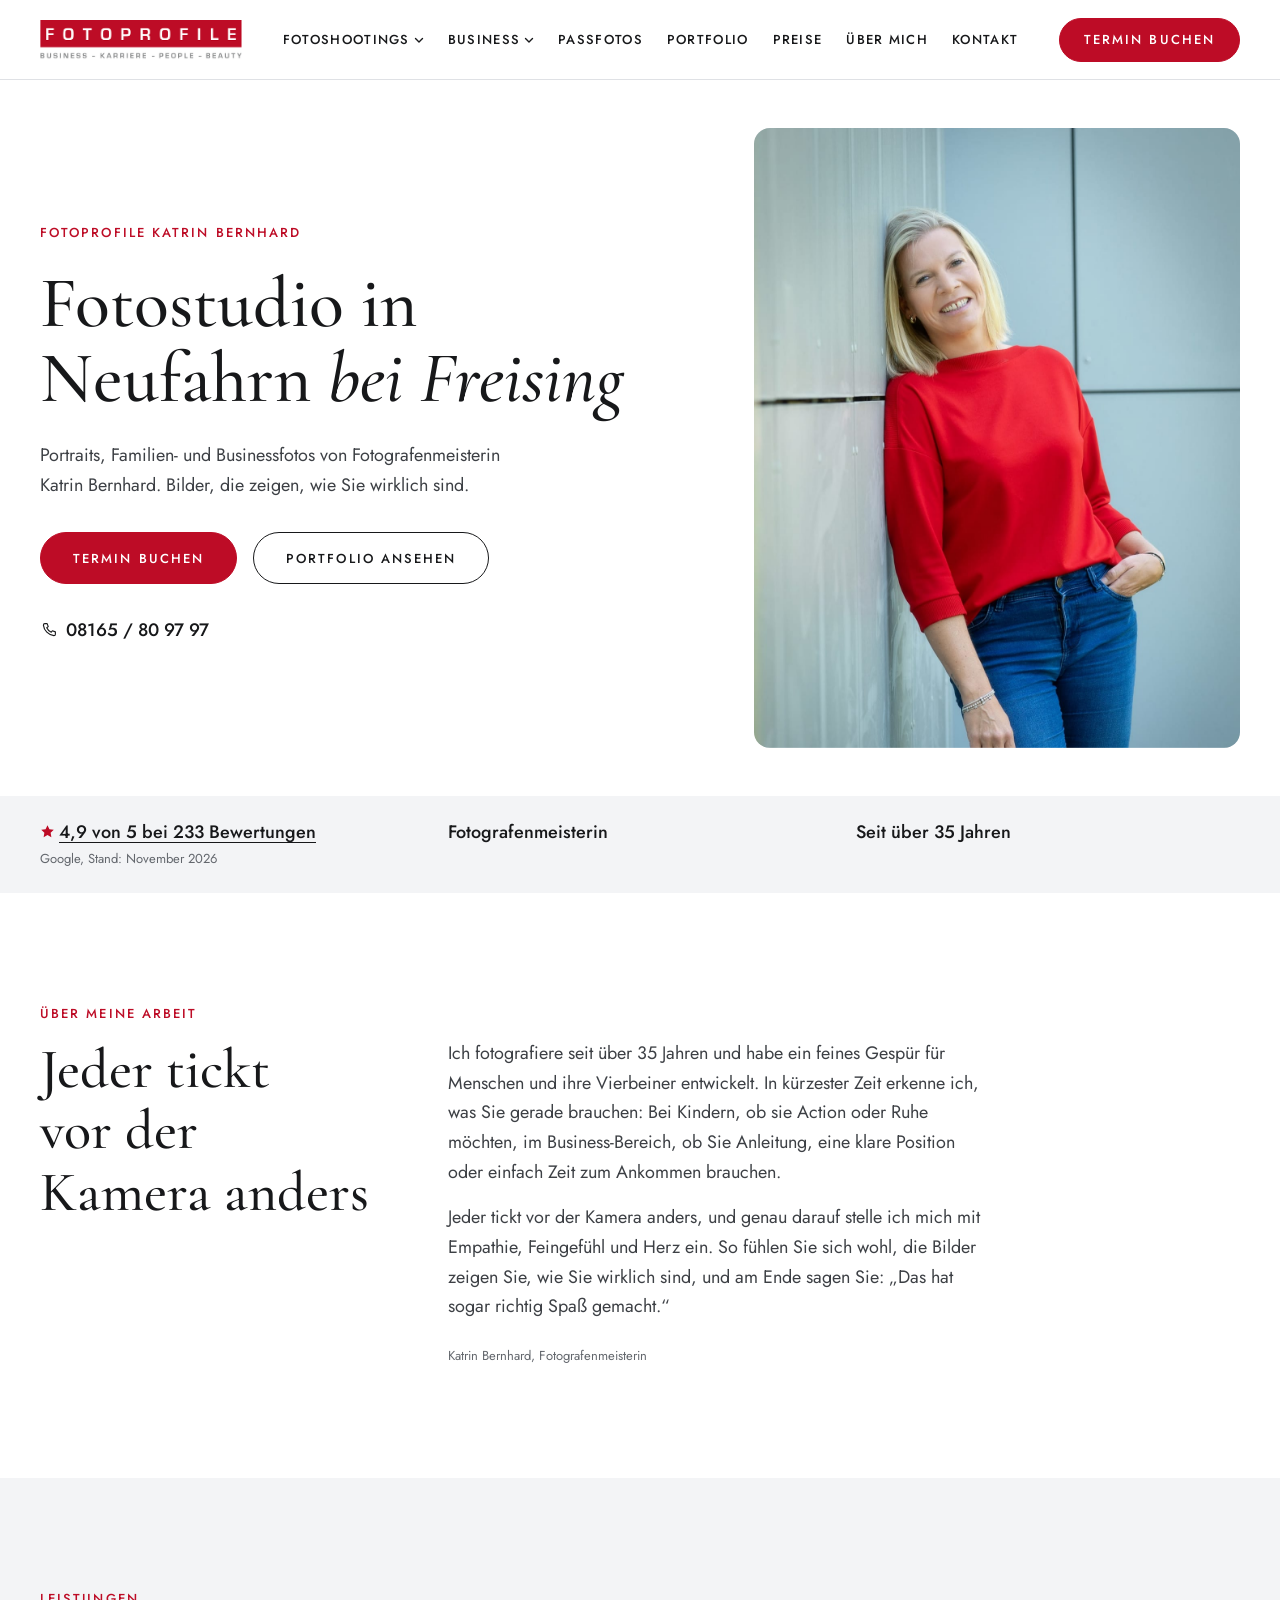
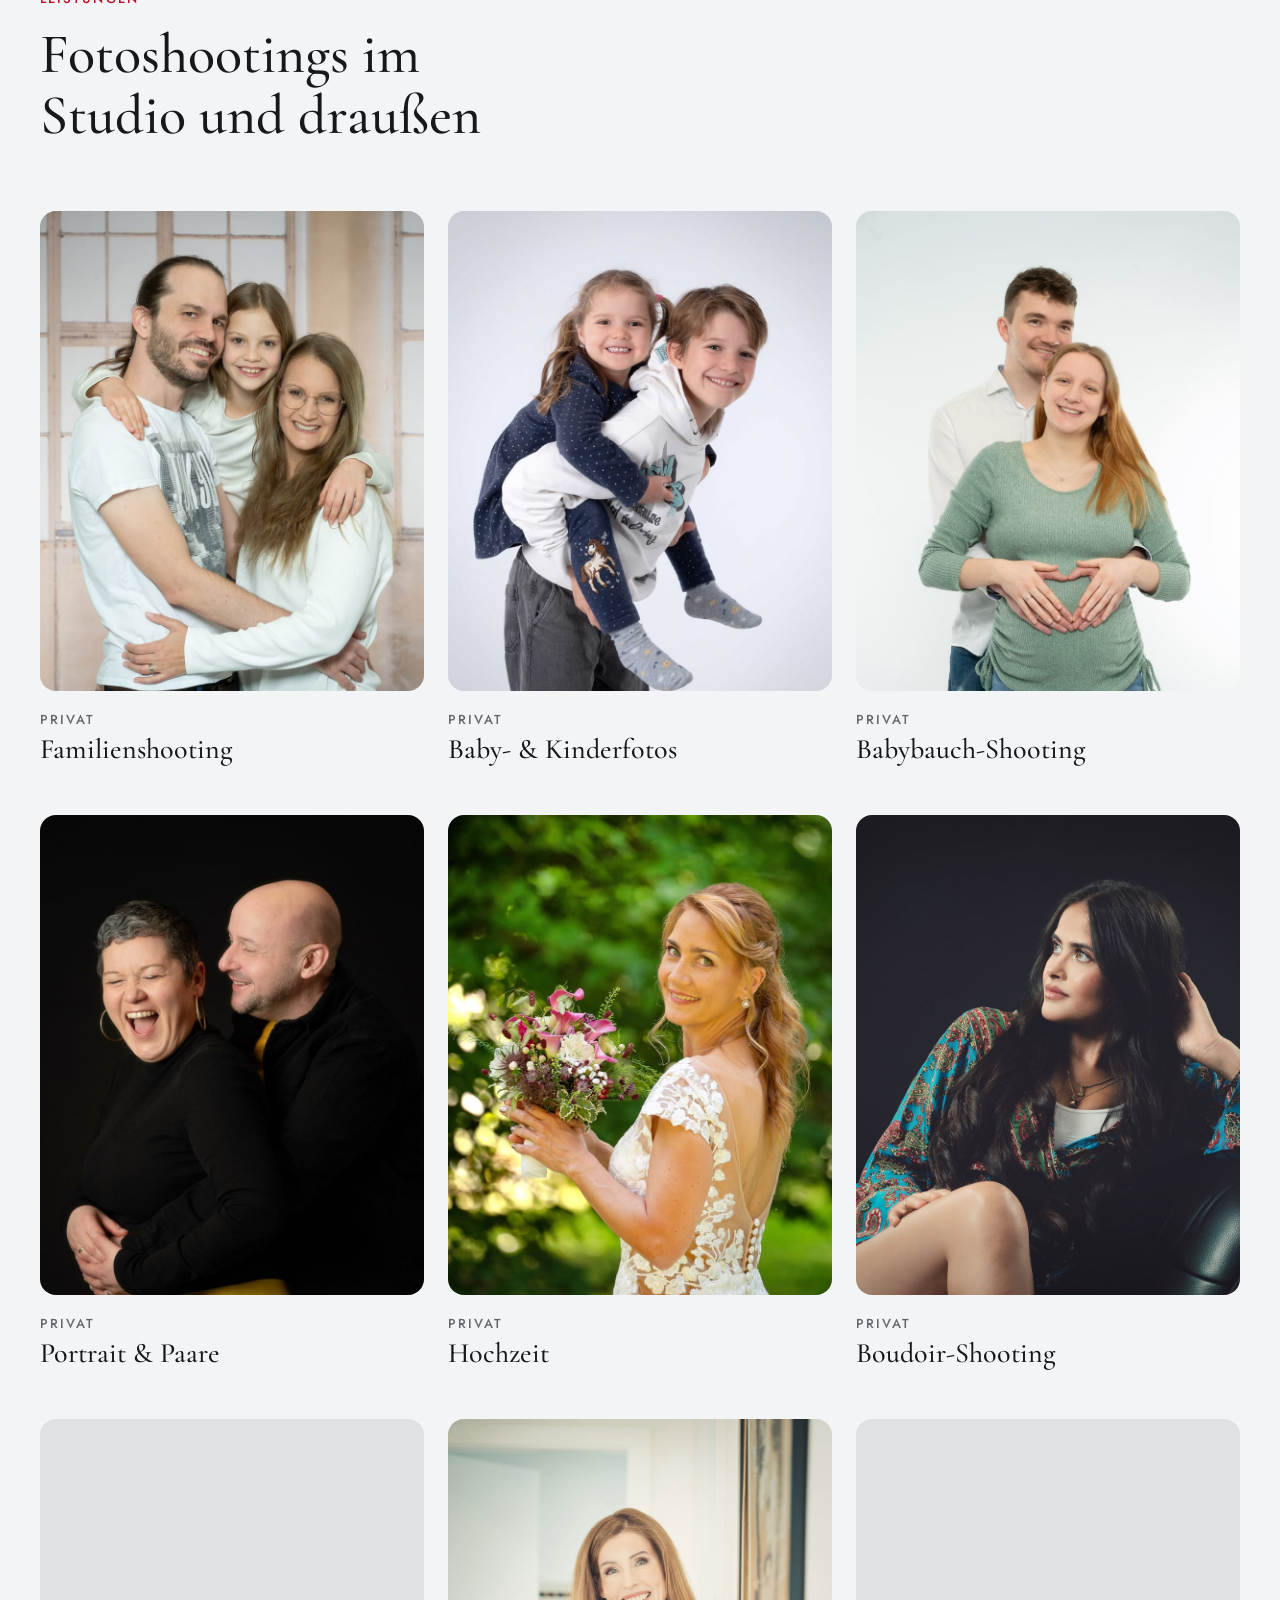
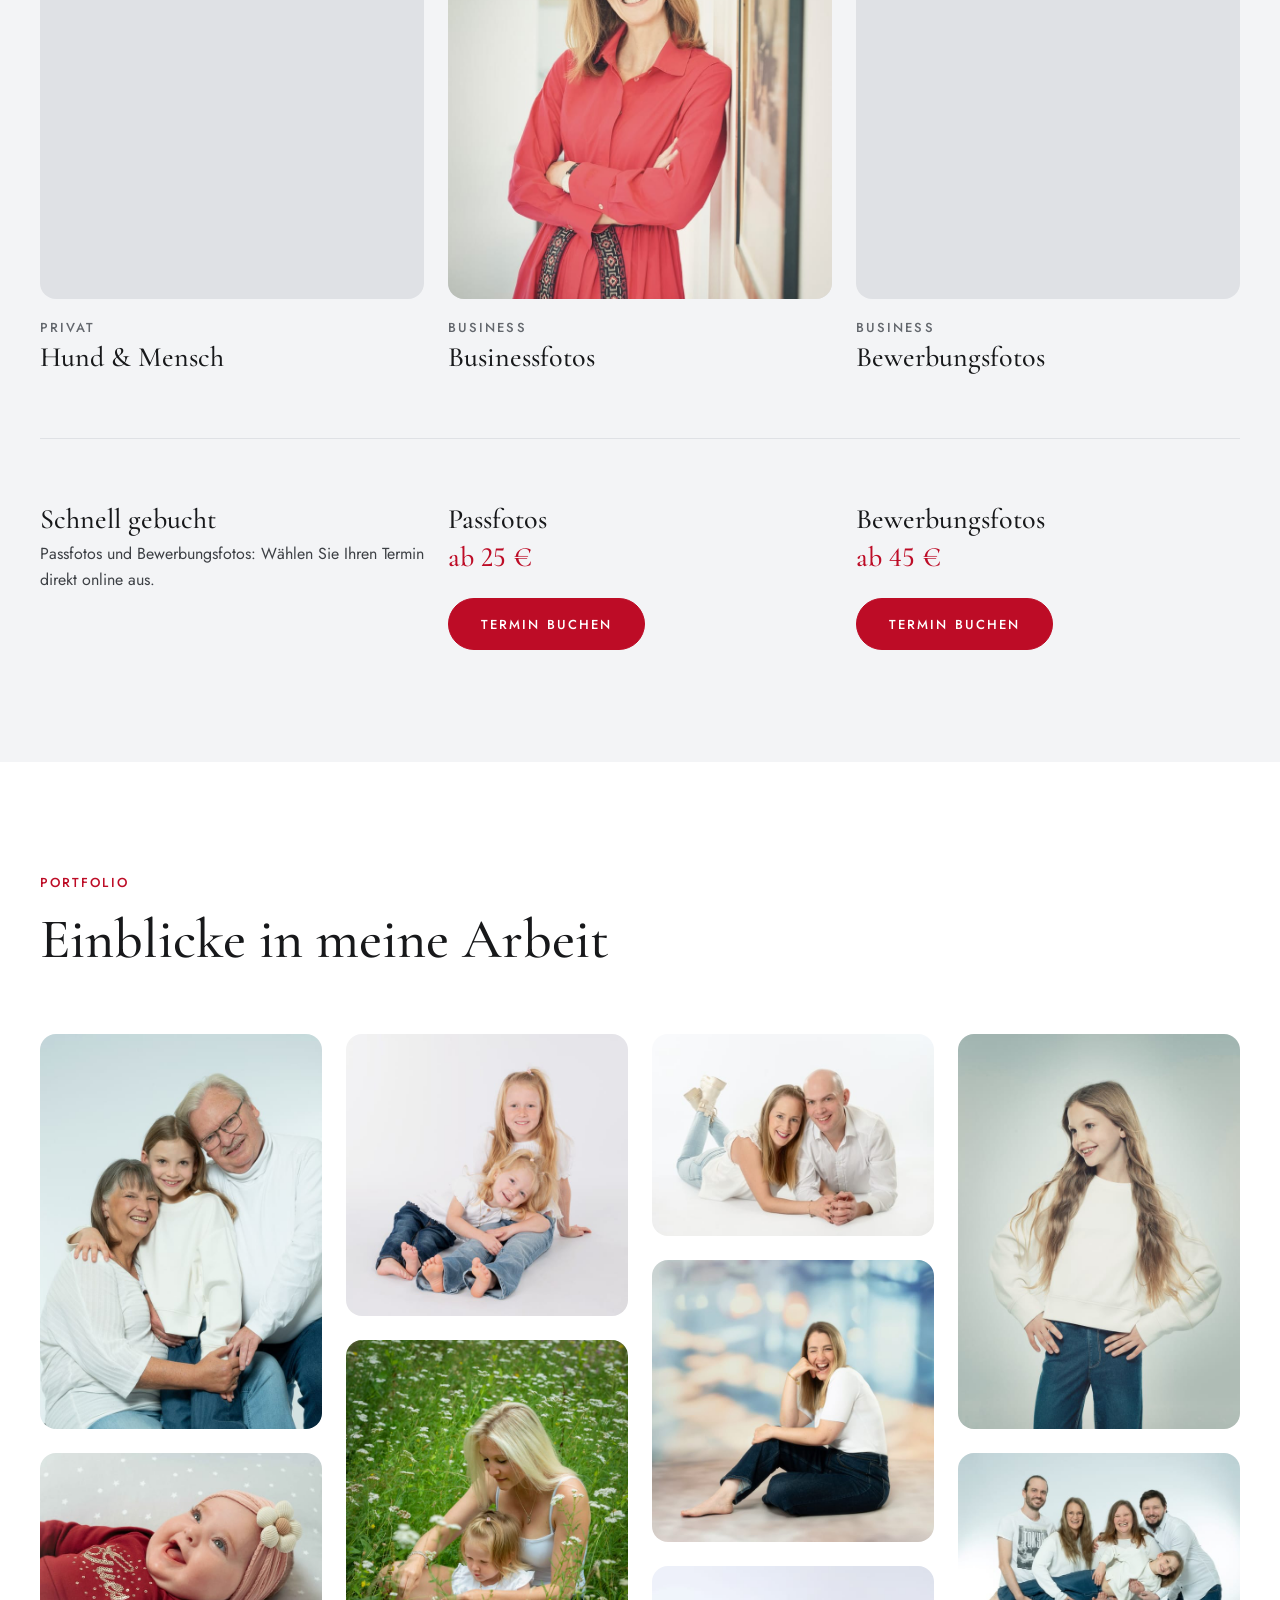
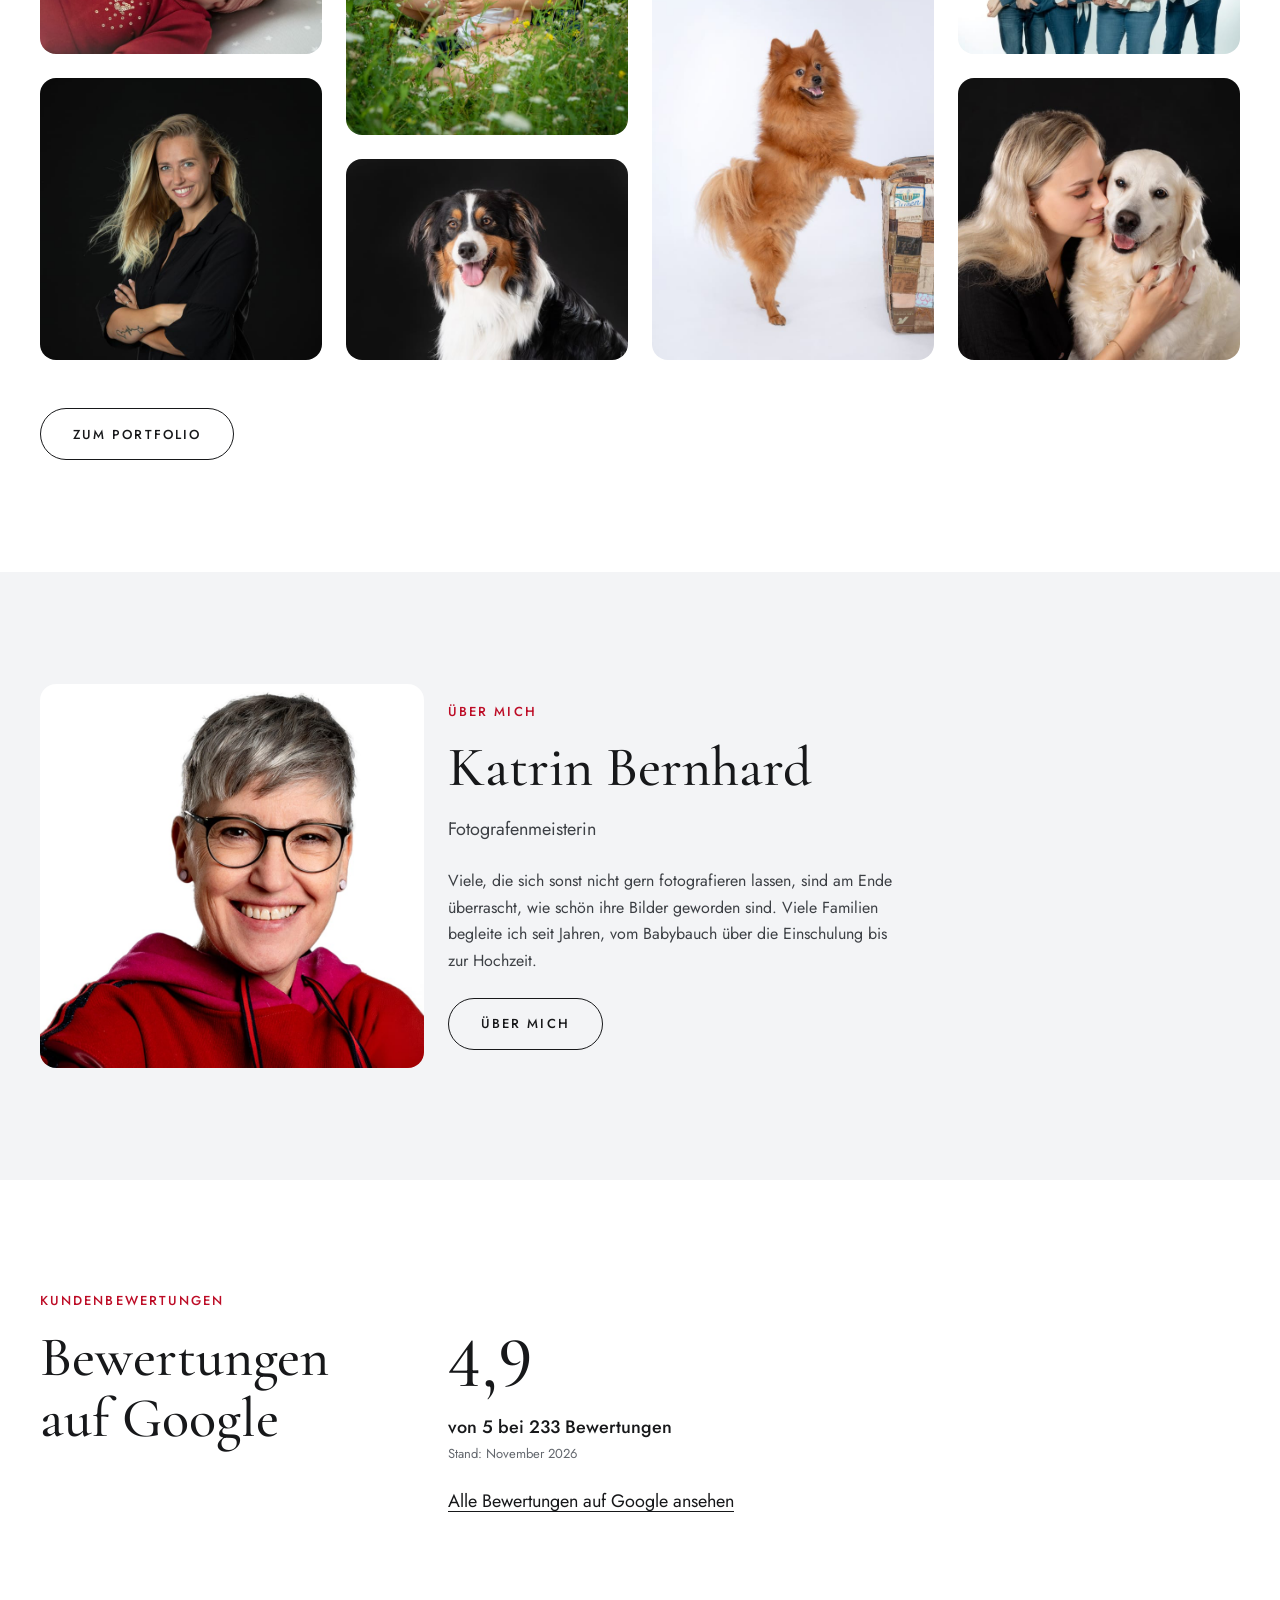
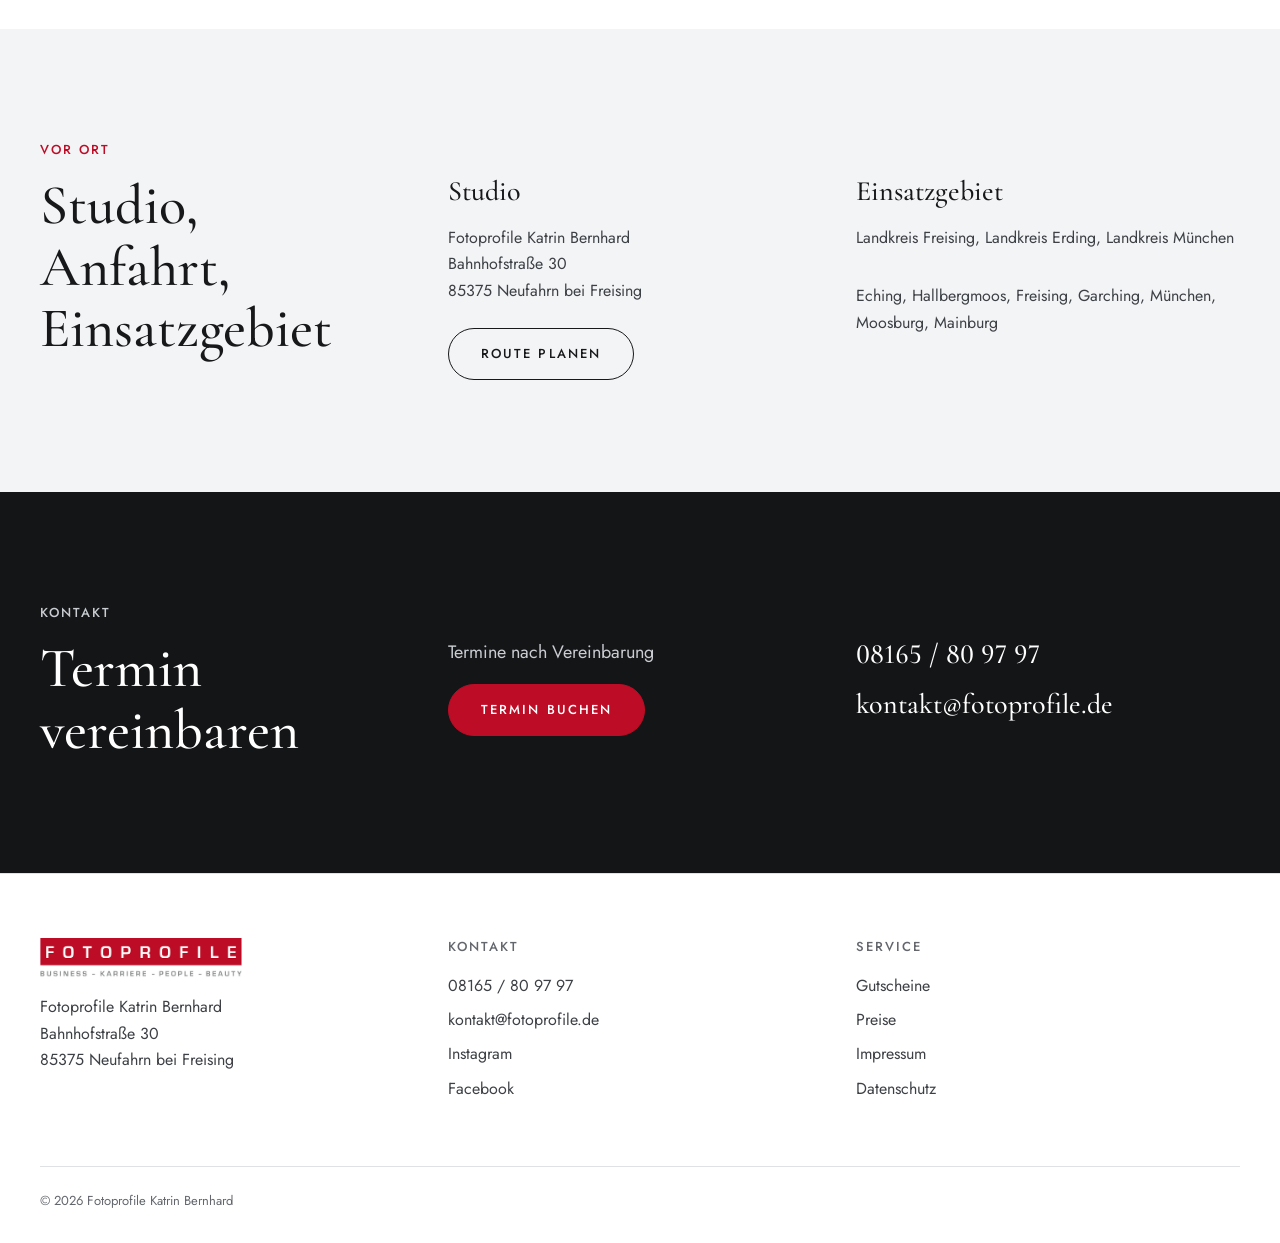
==== entwurf-01/index.html @ 047f9659 "Entwürfe Startseite, Stand 12.11.2026" ====
<!doctype html>
<html lang="de" class="no-js">
<head>
  <meta name="robots" content="noindex, nofollow">
  <meta charset="utf-8">
  <meta name="viewport" content="width=device-width, initial-scale=1">
  <title>Fotostudio in Neufahrn bei Freising | Fotoprofile Katrin Bernhard</title>
  <meta name="description" content="Fotostudio in Neufahrn bei Freising: Portrait-, Familien-, Business- und Bewerbungsfotos sowie Passfotos von Fotografenmeisterin Katrin Bernhard.">
  <link rel="canonical" href="https://www.fotoprofile.de/">
  <meta property="og:type" content="website">
  <meta property="og:locale" content="de_DE">
  <meta property="og:url" content="https://www.fotoprofile.de/">
  <meta property="og:title" content="Fotostudio in Neufahrn bei Freising | Fotoprofile Katrin Bernhard">
  <meta property="og:description" content="Fotostudio in Neufahrn bei Freising: Portrait-, Familien-, Business- und Bewerbungsfotos sowie Passfotos von Fotografenmeisterin Katrin Bernhard.">
  <meta property="og:image" content="https://www.fotoprofile.de/images/og-fotoprofile.jpg">
  <meta name="theme-color" content="#ffffff">
  <script>document.documentElement.className = 'js';</script>
  <link rel="preload" href="fonts/cormorant-garamond-latin-500-normal.woff2" as="font" type="font/woff2" crossorigin>
  <link rel="preload" href="fonts/jost-latin-400-normal.woff2" as="font" type="font/woff2" crossorigin>
  <link rel="stylesheet" href="css/tokens.css">
  <link rel="stylesheet" href="css/style.css">
</head>
<body class="page page--a">

  <a class="skip-link" href="#inhalt">Zum Inhalt springen</a>

  <header class="site-header" data-block="header">
    <div class="container site-header__inner">
      <a class="site-header__logo" href="/" aria-label="Fotoprofile Katrin Bernhard, zur Startseite">
        <img src="images/logo-fotoprofile.png" width="480" height="95" alt="Fotoprofile: Business, Karriere, People, Beauty">
      </a>

      <nav class="nav" id="hauptnavigation" aria-label="Hauptnavigation">
        <ul class="nav__list" data-collection="navigation">
          <li class="nav__item nav__item--sub">
            <button class="nav__link nav__toggle" type="button" aria-expanded="false" aria-controls="nav-fotoshootings">Fotoshootings <svg class="nav__chevron" viewBox="0 0 10 10" aria-hidden="true" focusable="false"><path d="M1.5 3.5 5 7l3.5-3.5" fill="none" stroke="currentColor" stroke-width="1.4" stroke-linecap="round" stroke-linejoin="round"/></svg></button>
            <ul class="nav__sub" id="nav-fotoshootings">
              <li><a class="nav__sublink" href="/familienshooting/">Familienshooting</a></li>
              <li><a class="nav__sublink" href="/baby-kinderfotos/">Baby- &amp; Kinderfotos</a></li>
              <li><a class="nav__sublink" href="/babybauch-shooting/">Babybauch-Shooting</a></li>
              <li><a class="nav__sublink" href="/portraitshooting/">Portrait &amp; Paare</a></li>
              <li><a class="nav__sublink" href="/hochzeitsfotograf/">Hochzeit</a></li>
              <li><a class="nav__sublink" href="/boudoir-shooting/">Boudoir-Shooting</a></li>
              <li><a class="nav__sublink" href="/tierfotografie/">Hund &amp; Mensch</a></li>
            </ul>
          </li>
          <li class="nav__item nav__item--sub">
            <button class="nav__link nav__toggle" type="button" aria-expanded="false" aria-controls="nav-business">Business <svg class="nav__chevron" viewBox="0 0 10 10" aria-hidden="true" focusable="false"><path d="M1.5 3.5 5 7l3.5-3.5" fill="none" stroke="currentColor" stroke-width="1.4" stroke-linecap="round" stroke-linejoin="round"/></svg></button>
            <ul class="nav__sub" id="nav-business">
              <li><a class="nav__sublink" href="/bewerbungsfotos/">Bewerbungsfotos</a></li>
              <li><a class="nav__sublink" href="/businessfotos/">Businessfotos</a></li>
            </ul>
          </li>
          <li class="nav__item"><a class="nav__link" href="/passfotos/">Passfotos</a></li>
          <li class="nav__item"><a class="nav__link" href="/portfolio/">Portfolio</a></li>
          <li class="nav__item"><a class="nav__link" href="/preise/">Preise</a></li>
          <li class="nav__item"><a class="nav__link" href="/ueber-mich/">Über mich</a></li>
          <li class="nav__item"><a class="nav__link" href="/kontakt-anfahrt/">Kontakt</a></li>
        </ul>
      </nav>

      <div class="site-header__actions">
        <a class="button button--primary button--compact" href="https://app.adon-crm.de/book/fotoprofile">Termin buchen</a>
        <button class="burger" type="button" aria-controls="hauptnavigation" aria-expanded="false" aria-label="Menü öffnen">
          <span class="burger__line"></span><span class="burger__line"></span><span class="burger__line"></span>
        </button>
      </div>
    </div>
  </header>

  <main id="inhalt">

    <section class="hero" id="start" data-block="hero">
      <div class="container hero__inner">
        <div class="hero__content">
          <p class="label">Fotoprofile Katrin Bernhard</p>
          <h1 class="hero__title">Fotostudio in Neufahrn <em>bei Freising</em></h1>
          <p class="hero__lead lead">Portraits, Familien- und Businessfotos von Fotografenmeisterin Katrin Bernhard. Bilder, die zeigen, wie Sie wirklich sind.</p>
          <div class="hero__actions button-row">
            <a class="button button--primary" href="https://app.adon-crm.de/book/fotoprofile">Termin buchen</a>
            <a class="button button--secondary" href="/portfolio/">Portfolio ansehen</a>
          </div>
          <a class="hero__phone" href="tel:+498165809797"><svg class="hero__phone-icon" viewBox="0 0 24 24" aria-hidden="true" focusable="false"><path d="M6.5 3.5h3l1.5 4-2 1.5a12 12 0 0 0 6 6l1.5-2 4 1.5v3a2 2 0 0 1-2 2 16 16 0 0 1-14-14 2 2 0 0 1 2-2Z" fill="none" stroke="currentColor" stroke-width="1.5" stroke-linejoin="round"/></svg><span class="visually-hidden">Telefon: </span>08165 / 80 97 97</a>
        </div>
        <figure class="hero__media">
        <img src="images/hero-portrait-roter-pullover.jpg" width="1200" height="1800" alt="Portrait: Frau mit blondem Haar im roten Pullover lehnt lachend an einer hellen Wand" style="--focus: 50% 8%" fetchpriority="high" decoding="async">
      </figure>
      </div>
    </section>

    <section class="trust" id="vertrauen" data-block="trust" aria-label="Auf einen Blick">
      <div class="container">
        <ul class="trust__list thirds" data-collection="trust">
          <li class="trust__item">
            <a class="trust__fact link" href="https://www.google.com/maps?cid=15643413159361801759" rel="noopener"><svg class="trust__star" viewBox="0 0 16 16" aria-hidden="true" focusable="false"><path d="M8 1.3l2.06 4.18 4.62.67-3.34 3.26.79 4.59L8 11.83 3.87 14l.79-4.59L1.32 6.15l4.62-.67L8 1.3z" fill="currentColor"/></svg>4,9 von 5 bei 233 Bewertungen</a>
            <span class="small">Google, Stand: November 2026</span>
          </li>
          <li class="trust__item">
            <span class="trust__fact">Fotografenmeisterin</span>
          </li>
          <li class="trust__item">
            <span class="trust__fact">Seit über 35 Jahren</span>
          </li>
        </ul>
      </div>
    </section>

    <section class="section intro" id="arbeitsweise" data-block="intro">
      <div class="container thirds thirds--stack-tablet">
        <header class="section-head reveal">
          <p class="label">Über meine Arbeit</p>
          <h2 class="section-head__title">Jeder tickt vor der Kamera anders</h2>
        </header>
        <div class="split__body reveal">
          <p class="text lead">Ich fotografiere seit über 35 Jahren und habe ein feines Gespür für Menschen und ihre Vierbeiner entwickelt. In kürzester Zeit erkenne ich, was Sie gerade brauchen: Bei Kindern, ob sie Action oder Ruhe möchten, im Business-Bereich, ob Sie Anleitung, eine klare Position oder einfach Zeit zum Ankommen brauchen.</p>
          <p class="text lead">Jeder tickt vor der Kamera anders, und genau darauf stelle ich mich mit Empathie, Feingefühl und Herz ein. So fühlen Sie sich wohl, die Bilder zeigen Sie, wie Sie wirklich sind, und am Ende sagen Sie: „Das hat sogar richtig Spaß gemacht.“</p>
          <p class="intro__signature small">Katrin Bernhard, Fotografenmeisterin</p>
        </div>
      </div>
    </section>

    <section class="section section--alt services" id="leistungen" data-block="services">
      <div class="container">
        <header class="section-head section-head--wide reveal">
          <p class="label">Leistungen</p>
          <h2 class="section-head__title">Fotoshootings im Studio und draußen</h2>
        </header>

        <div class="services__grid thirds reveal" data-collection="services">
          <article class="service-card">
            <div class="service-card__media">
              <img src="images/leistung-familienshooting.jpg" width="800" height="1120" alt="Familie im Studio: Vater, Mutter und Tochter umarmen sich und lachen in die Kamera" style="--focus: 50% 0%" loading="lazy" decoding="async">
            </div>
            <p class="service-card__group label label--muted">Privat</p>
            <h3 class="service-card__title title-3"><a href="/familienshooting/">Familienshooting</a></h3>
          </article>
          <article class="service-card">
            <div class="service-card__media">
              <img src="images/leistung-baby-kinderfotos.jpg" width="800" height="1120" alt="Ein Junge trägt ein lachendes Mädchen huckepack im Studio" style="--focus: 50% 15%" loading="lazy" decoding="async">
            </div>
            <p class="service-card__group label label--muted">Privat</p>
            <h3 class="service-card__title title-3"><a href="/baby-kinderfotos/">Baby- &amp; Kinderfotos</a></h3>
          </article>
          <article class="service-card">
            <div class="service-card__media">
              <img src="images/leistung-babybauch-shooting.jpg" width="800" height="1200" alt="Werdende Eltern im Studio: Beide formen mit den Händen ein Herz auf dem Babybauch" style="--focus: 50% 0%" loading="lazy" decoding="async">
            </div>
            <p class="service-card__group label label--muted">Privat</p>
            <h3 class="service-card__title title-3"><a href="/babybauch-shooting/">Babybauch-Shooting</a></h3>
          </article>
          <article class="service-card">
            <div class="service-card__media">
              <img src="images/leistung-portrait-paare.jpg" width="800" height="1200" alt="Paar vor schwarzem Hintergrund: Sie lacht herzlich, er umarmt sie von hinten" style="--focus: 50% 0%" loading="lazy" decoding="async">
            </div>
            <p class="service-card__group label label--muted">Privat</p>
            <h3 class="service-card__title title-3"><a href="/portraitshooting/">Portrait &amp; Paare</a></h3>
          </article>
          <article class="service-card">
            <div class="service-card__media">
              <img src="images/leistung-hochzeit.jpg" width="800" height="1120" alt="Braut im Spitzenkleid mit Brautstrauß im Grünen, sie blickt über die Schulter in die Kamera" style="--focus: 50% 20%" loading="lazy" decoding="async">
            </div>
            <p class="service-card__group label label--muted">Privat</p>
            <h3 class="service-card__title title-3"><a href="/hochzeitsfotograf/">Hochzeit</a></h3>
          </article>
          <article class="service-card">
            <div class="service-card__media">
              <img src="images/leistung-boudoir-shooting.jpg" width="960" height="1200" alt="Frau mit langem dunklem Haar im gemusterten Kimono vor dunklem Hintergrund, der Blick geht zur Seite" style="--focus: 50% 50%" loading="lazy" decoding="async">
            </div>
            <p class="service-card__group label label--muted">Privat</p>
            <h3 class="service-card__title title-3"><a href="/boudoir-shooting/">Boudoir-Shooting</a></h3>
          </article>
          <article class="service-card">
            <div class="service-card__media">
              <img src="images/leistung-hund-mensch.jpg" width="800" height="1200" alt="Frau kniet im Studio neben ihrem schwarz-weißen Hund, der ihr das Gesicht leckt" style="--focus: 50% 0%" loading="lazy" decoding="async">
            </div>
            <p class="service-card__group label label--muted">Privat</p>
            <h3 class="service-card__title title-3"><a href="/tierfotografie/">Hund &amp; Mensch</a></h3>
          </article>
          <article class="service-card">
            <div class="service-card__media">
              <img src="images/leistung-businessfotos.jpg" width="800" height="1202" alt="Businessportrait: Frau im roten Kleid lehnt mit verschränkten Armen lächelnd an einer Wand" style="--focus: 50% 10%" loading="lazy" decoding="async">
            </div>
            <p class="service-card__group label label--muted">Business</p>
            <h3 class="service-card__title title-3"><a href="/businessfotos/">Businessfotos</a></h3>
          </article>
          <article class="service-card">
            <div class="service-card__media">
              <img src="images/leistung-bewerbungsfotos.jpg" width="800" height="1199" alt="Bewerbungsfoto: Mann im blauen Sakko lehnt entspannt an einer hellen Wand" style="--focus: 50% 0%" loading="lazy" decoding="async">
            </div>
            <p class="service-card__group label label--muted">Business</p>
            <h3 class="service-card__title title-3"><a href="/bewerbungsfotos/">Bewerbungsfotos</a></h3>
          </article>
        </div>

        <div class="quick thirds reveal" data-collection="quick-services">
          <div class="quick__head">
            <h3 class="title-3">Schnell gebucht</h3>
            <p class="text">Passfotos und Bewerbungsfotos: Wählen Sie Ihren Termin direkt online aus.</p>
          </div>
          <article class="quick-card">
            <div class="quick-card__top">
              <h3 class="quick-card__title title-3"><a href="/passfotos/">Passfotos</a></h3>
              <p class="quick-card__price title-3">ab 25 €</p>
            </div>
            <a class="button button--primary" href="https://app.adon-crm.de/book/fotoprofile" aria-label="Termin buchen für Passfotos">Termin buchen</a>
          </article>
          <article class="quick-card">
            <div class="quick-card__top">
              <h3 class="quick-card__title title-3"><a href="/bewerbungsfotos/">Bewerbungsfotos</a></h3>
              <p class="quick-card__price title-3">ab 45 €</p>
            </div>
            <a class="button button--primary" href="https://app.adon-crm.de/book/fotoprofile" aria-label="Termin buchen für Bewerbungsfotos">Termin buchen</a>
          </article>
        </div>
      </div>
    </section>

    <section class="section portfolio" id="portfolio" data-block="portfolio">
      <div class="container">
        <header class="section-head section-head--wide reveal">
          <p class="label">Portfolio</p>
          <h2 class="section-head__title">Einblicke in meine Arbeit</h2>
        </header>

        <div class="portfolio__grid reveal" data-collection="portfolio">
          <div class="portfolio__column">
            <figure class="portfolio__item portfolio__item--hoch">
              <img src="images/portfolio-01-familie-kinder.jpg" width="640" height="896" alt="Ein älteres Paar und eine junge Frau im Studio, alle drei eng aneinandergeschmiegt" loading="lazy" decoding="async">
            </figure>
            <figure class="portfolio__item portfolio__item--quer">
              <img src="images/portfolio-02-baby.jpg" width="640" height="457" alt="Lachendes Baby im roten Kleid mit Stirnband, auf dem Rücken liegend" loading="lazy" decoding="async">
            </figure>
            <figure class="portfolio__item portfolio__item--quadrat">
              <img src="images/portfolio-03-portrait.jpg" width="640" height="640" alt="Portrait einer lachenden Frau mit langem blondem Haar vor schwarzem Hintergrund" loading="lazy" decoding="async">
            </figure>
          </div>
          <div class="portfolio__column">
            <figure class="portfolio__item portfolio__item--quadrat">
              <img src="images/portfolio-04-familie-kinder.jpg" width="640" height="640" alt="Zwei Mädchen sitzen barfuß auf dem Studioboden und kuscheln" loading="lazy" decoding="async">
            </figure>
            <figure class="portfolio__item portfolio__item--hoch">
              <img src="images/portfolio-05-familie-outdoor.jpg" width="640" height="896" alt="Mutter und Kleinkind sitzen in einer blühenden Sommerwiese" loading="lazy" decoding="async">
            </figure>
            <figure class="portfolio__item portfolio__item--quer">
              <img src="images/portfolio-06-hund-mensch.jpg" width="640" height="457" alt="Hund mit heraushängender Zunge vor schwarzem Hintergrund" loading="lazy" decoding="async">
            </figure>
          </div>
          <div class="portfolio__column">
            <figure class="portfolio__item portfolio__item--quer">
              <img src="images/portfolio-07-paare.jpg" width="640" height="457" alt="Paar liegt lachend nebeneinander auf dem weißen Studioboden" loading="lazy" decoding="async">
            </figure>
            <figure class="portfolio__item portfolio__item--quadrat">
              <img src="images/portfolio-08-portrait.jpg" width="640" height="640" alt="Frau sitzt lachend im Schneidersitz vor hellem, unscharfem Hintergrund" loading="lazy" decoding="async">
            </figure>
            <figure class="portfolio__item portfolio__item--hoch">
              <img src="images/portfolio-09-hund-mensch.jpg" width="640" height="896" alt="Kleiner rotbrauner Hund steht auf den Hinterbeinen und stützt sich auf einen Hocker" loading="lazy" decoding="async">
            </figure>
          </div>
          <div class="portfolio__column">
            <figure class="portfolio__item portfolio__item--hoch">
              <img src="images/portfolio-10-familie-kinder.jpg" width="640" height="896" alt="Mädchen mit sehr langem Haar lächelt zur Seite, die Hände in den Hüften" loading="lazy" decoding="async">
            </figure>
            <figure class="portfolio__item portfolio__item--quer">
              <img src="images/portfolio-11-familie-kinder.jpg" width="640" height="457" alt="Vier Erwachsene tragen lachend ein Mädchen quer auf den Armen" loading="lazy" decoding="async">
            </figure>
            <figure class="portfolio__item portfolio__item--quadrat">
              <img src="images/portfolio-12-hund-mensch.jpg" width="640" height="640" alt="Frau schmiegt ihr Gesicht an ihren Golden Retriever, vor schwarzem Hintergrund" loading="lazy" decoding="async">
            </figure>
          </div>
        </div>

        <p class="portfolio__more reveal"><a class="button button--secondary" href="/portfolio/">Zum Portfolio</a></p>
      </div>
    </section>

    <section class="section section--alt" id="ueber-mich" data-block="about">
      <div class="container thirds thirds--stack-tablet about about--media-first">
        <figure class="about__media reveal">
          <img src="images/katrin-bernhard-fotografenmeisterin.jpg" width="900" height="900" alt="Katrin Bernhard, Fotografenmeisterin: Portrait mit kurzem grauem Haar, schwarzer Brille und rotem Pullover" loading="lazy" decoding="async">
        </figure>
        <div class="about__body reveal">
          <header class="section-head">
            <p class="label">Über mich</p>
            <h2 class="section-head__title">Katrin Bernhard</h2>
          </header>
          <p class="about__role lead">Fotografenmeisterin</p>
          <p class="text">Viele, die sich sonst nicht gern fotografieren lassen, sind am Ende überrascht, wie schön ihre Bilder geworden sind. Viele Familien begleite ich seit Jahren, vom Babybauch über die Einschulung bis zur Hochzeit.</p>
          <a class="button button--secondary" href="/ueber-mich/">Über mich</a>
        </div>
      </div>
    </section>

    <section class="section testimonials" id="bewertungen" data-block="testimonials">
      <div class="container thirds thirds--stack-tablet">
        <header class="section-head reveal">
          <p class="label">Kundenbewertungen</p>
          <h2 class="section-head__title">Bewertungen auf Google</h2>
        </header>
        <div class="split__body rating reveal">
          <div class="rating__score">
            <p class="rating__value display">4,9</p>
            <div class="rating__meta">
              <p class="rating__count">von 5 bei 233 Bewertungen</p>
              <p class="small">Stand: November 2026</p>
            </div>
          </div>
          <a class="rating__link link lead" href="https://www.google.com/maps?cid=15643413159361801759" rel="noopener">Alle Bewertungen auf Google ansehen</a>
        </div>
      </div>
      <div class="container testimonials__quotes thirds" data-collection="testimonials" hidden></div>
    </section>

    <section class="section section--alt area" id="anfahrt" data-block="area">
      <div class="container thirds thirds--stack-tablet">
        <header class="section-head reveal">
          <p class="label">Vor Ort</p>
          <h2 class="section-head__title">Studio, Anfahrt, Einsatzgebiet</h2>
        </header>
        <div class="split__body area__body reveal">
          <div class="area__block">
            <h3 class="title-3">Studio</h3>
            <address class="text">Fotoprofile Katrin Bernhard<br>Bahnhofstraße 30<br>85375 Neufahrn bei Freising</address>
            <a class="button button--secondary" href="https://www.google.com/maps/dir/?api=1&destination=Bahnhofstra%C3%9Fe+30%2C+85375+Neufahrn+bei+Freising" rel="noopener">Route planen</a>
          </div>
          <div class="area__block">
            <h3 class="title-3">Einsatzgebiet</h3>
            <div class="area__places" data-collection="area">
              <p class="text">Landkreis Freising, Landkreis Erding, Landkreis München</p>
              <p class="text">Eching, Hallbergmoos, Freising, Garching, München, Moosburg, Mainburg</p>
            </div>
          </div>
        </div>
      </div>
    </section>

    <section class="section section--dark contact" id="kontakt" data-block="contact">
      <div class="container thirds thirds--stack-tablet">
        <header class="section-head reveal">
          <p class="label">Kontakt</p>
          <h2 class="section-head__title">Termin vereinbaren</h2>
        </header>
        <div class="split__body contact__body reveal">
          <div class="contact__block">
            <p class="lead">Termine nach Vereinbarung</p>
            <a class="button button--primary" href="https://app.adon-crm.de/book/fotoprofile">Termin buchen</a>
          </div>
          <div class="contact__block">
            <a class="contact__link title-3" href="tel:+498165809797">08165 / 80 97 97</a>
            <a class="contact__link title-3" href="mailto:kontakt@fotoprofile.de">kontakt@fotoprofile.de</a>
          </div>
        </div>
      </div>
    </section>

  </main>

  <footer class="site-footer" data-block="footer">
    <div class="container">
      <div class="site-footer__grid thirds">
        <div class="site-footer__block">
          <a class="site-footer__logo" href="/" aria-label="Fotoprofile Katrin Bernhard, zur Startseite">
            <img src="images/logo-fotoprofile.png" width="480" height="95" alt="Fotoprofile: Business, Karriere, People, Beauty" loading="lazy">
          </a>
          <address class="text">Fotoprofile Katrin Bernhard<br>Bahnhofstraße 30<br>85375 Neufahrn bei Freising</address>
        </div>
        <div class="site-footer__block">
          <p class="label label--muted">Kontakt</p>
          <ul class="site-footer__list">
            <li><a href="tel:+498165809797">08165 / 80 97 97</a></li>
            <li><a href="mailto:kontakt@fotoprofile.de">kontakt@fotoprofile.de</a></li>
            <li><a href="https://www.instagram.com/fotoprofile.neufahrn/" rel="noopener">Instagram</a></li>
            <li><a href="https://www.facebook.com/KatrinBernhardFotografie" rel="noopener">Facebook</a></li>
          </ul>
        </div>
        <div class="site-footer__block">
          <p class="label label--muted">Service</p>
          <ul class="site-footer__list">
            <li><a href="/gutscheine/">Gutscheine</a></li>
            <li><a href="/preise/">Preise</a></li>
            <li><a href="/impressum/">Impressum</a></li>
            <li><a href="/datenschutzerklaerung/">Datenschutz</a></li>
          </ul>
        </div>
      </div>
      <p class="site-footer__bottom small">© 2026 Fotoprofile Katrin Bernhard</p>
    </div>
  </footer>

  <div class="mobile-bar">
    <a class="mobile-bar__link" href="tel:+498165809797">Anrufen</a>
    <a class="mobile-bar__link mobile-bar__link--primary" href="https://app.adon-crm.de/book/fotoprofile">Termin buchen</a>
  </div>

  <script src="js/main.js" defer></script>
</body>
</html>
---- entwurf-01/css/tokens.css ----
/* ==========================================================================
   Richtung A · Design-Tokens
   Jede Größe, Farbe und jeder Abstand der Seite kommt aus dieser Datei.
   ========================================================================== */

@font-face {
  font-family: "Cormorant Garamond";
  font-style: normal;
  font-weight: 500;
  font-display: swap;
  src: url("../fonts/cormorant-garamond-latin-ext-500-normal.woff2") format("woff2");
  unicode-range: U+0100-02BA, U+02BD-02C5, U+02C7-02CC, U+02CE-02D7, U+02DD-02FF, U+0304, U+0308, U+0329, U+1D00-1DBF, U+1E00-1E9F, U+1EF2-1EFF, U+2020, U+20A0-20AB, U+20AD-20C0, U+2113, U+2C60-2C7F, U+A720-A7FF;
}
@font-face {
  font-family: "Cormorant Garamond";
  font-style: normal;
  font-weight: 500;
  font-display: swap;
  src: url("../fonts/cormorant-garamond-latin-500-normal.woff2") format("woff2");
  unicode-range: U+0000-00FF, U+0131, U+0152-0153, U+02BB-02BC, U+02C6, U+02DA, U+02DC, U+0304, U+0308, U+0329, U+2000-206F, U+20AC, U+2122, U+2191, U+2193, U+2212, U+2215, U+FEFF, U+FFFD;
}
@font-face {
  font-family: "Cormorant Garamond";
  font-style: italic;
  font-weight: 500;
  font-display: swap;
  src: url("../fonts/cormorant-garamond-latin-ext-500-italic.woff2") format("woff2");
  unicode-range: U+0100-02BA, U+02BD-02C5, U+02C7-02CC, U+02CE-02D7, U+02DD-02FF, U+0304, U+0308, U+0329, U+1D00-1DBF, U+1E00-1E9F, U+1EF2-1EFF, U+2020, U+20A0-20AB, U+20AD-20C0, U+2113, U+2C60-2C7F, U+A720-A7FF;
}
@font-face {
  font-family: "Cormorant Garamond";
  font-style: italic;
  font-weight: 500;
  font-display: swap;
  src: url("../fonts/cormorant-garamond-latin-500-italic.woff2") format("woff2");
  unicode-range: U+0000-00FF, U+0131, U+0152-0153, U+02BB-02BC, U+02C6, U+02DA, U+02DC, U+0304, U+0308, U+0329, U+2000-206F, U+20AC, U+2122, U+2191, U+2193, U+2212, U+2215, U+FEFF, U+FFFD;
}
@font-face {
  font-family: "Jost";
  font-style: normal;
  font-weight: 400;
  font-display: swap;
  src: url("../fonts/jost-latin-ext-400-normal.woff2") format("woff2");
  unicode-range: U+0100-02BA, U+02BD-02C5, U+02C7-02CC, U+02CE-02D7, U+02DD-02FF, U+0304, U+0308, U+0329, U+1D00-1DBF, U+1E00-1E9F, U+1EF2-1EFF, U+2020, U+20A0-20AB, U+20AD-20C0, U+2113, U+2C60-2C7F, U+A720-A7FF;
}
@font-face {
  font-family: "Jost";
  font-style: normal;
  font-weight: 400;
  font-display: swap;
  src: url("../fonts/jost-latin-400-normal.woff2") format("woff2");
  unicode-range: U+0000-00FF, U+0131, U+0152-0153, U+02BB-02BC, U+02C6, U+02DA, U+02DC, U+0304, U+0308, U+0329, U+2000-206F, U+20AC, U+2122, U+2191, U+2193, U+2212, U+2215, U+FEFF, U+FFFD;
}
@font-face {
  font-family: "Jost";
  font-style: normal;
  font-weight: 500;
  font-display: swap;
  src: url("../fonts/jost-latin-ext-500-normal.woff2") format("woff2");
  unicode-range: U+0100-02BA, U+02BD-02C5, U+02C7-02CC, U+02CE-02D7, U+02DD-02FF, U+0304, U+0308, U+0329, U+1D00-1DBF, U+1E00-1E9F, U+1EF2-1EFF, U+2020, U+20A0-20AB, U+20AD-20C0, U+2113, U+2C60-2C7F, U+A720-A7FF;
}
@font-face {
  font-family: "Jost";
  font-style: normal;
  font-weight: 500;
  font-display: swap;
  src: url("../fonts/jost-latin-500-normal.woff2") format("woff2");
  unicode-range: U+0000-00FF, U+0131, U+0152-0153, U+02BB-02BC, U+02C6, U+02DA, U+02DC, U+0304, U+0308, U+0329, U+2000-206F, U+20AC, U+2122, U+2191, U+2193, U+2212, U+2215, U+FEFF, U+FFFD;
}

:root {
  /* Raster: Container 1280 mit 40 px Innenrand = 1200 px Inhalt, 12 Spalten, 24 px Zwischenraum */
  --container-max: 1280px;
  --page-pad: 40px;
  --gap: 24px;

  /* Abstände: eine Skala */
  --s-1: 4px;
  --s-2: 8px;
  --s-3: 16px;
  --s-4: 24px;
  --s-5: 32px;
  --s-6: 48px;
  --s-7: 64px;

  /* Ein Abstand für alle Sektionen */
  --section-y: 112px;
  --strip-y: 24px;
  --strip-h: 104px;
  --header-h: 80px;
  /* Höhe der Label-Zeile plus Abstand: Text rechts beginnt auf der Höhe der h2 */
  --head-offset: calc(var(--fs-small) * 1.4 + var(--s-3));
  --logo-h: 40px;
  --logo-h-xs: 30px;

  /* Schriften */
  --font-display: "Cormorant Garamond", "Cormorant", Georgia, "Times New Roman", serif;
  --font-text: "Jost", "Century Gothic", "Segoe UI", Arial, sans-serif;
  --fw-display: 500;
  --ls-display: 0;
  --fvs-h1: normal;
  --fvs-h2: normal;
  --fvs-h3: normal;
  --ls-caps: .16em;
  --ls-nav: .1em;

  /* Schriftgrößen: sechs Stufen */
  --fs-h1: 72px;
  --fs-h2: 56px;
  --fs-h3: 28px;
  /* Titel der Leistungskarte: auf dem Telefon kleiner, damit zwei Spalten ohne Worttrennung passen */
  --fs-card-title: var(--fs-h3);
  --fs-lead: 18px;
  --fs-body: 16px;
  --fs-small: 13px;
  --lh-h1: 1.05;
  --lh-h2: 1.1;
  --lh-h3: 1.2;
  --lh-text: 1.65;
  --measure: 30em;

  /* Farben */
  --c-bg: #ffffff;
  --c-bg-alt: #f3f4f6;
  --c-ink: #17181a;
  --c-text: #3d4045;
  --c-muted: #63676d;
  --c-line: #dfe1e5;
  --c-accent: #bd0c26;
  --c-accent-strong: #9c0a1f;
  --c-on-accent: #ffffff;
  --c-label: #bd0c26;
  --c-dark: #141517;
  --c-dark-soft: #232528;
  --c-stage: #0e0e0f;
  --c-on-dark: #ffffff;
  --c-on-dark-soft: #c9ccd1;

  /* Form */
  --radius: 16px;
  --radius-btn: 999px;
  --btn-h: 52px;
  --btn-h-compact: 44px;
  --tap: 44px;
  --bar-h: 56px;

  /* Portfolio */
  --portfolio-cols: 4;
  --portfolio-cols-mobile: 2;
  --ratio-hoch: 5 / 7;
  --ratio-quer: 7 / 5;
}

@media (max-width: 1199px) {
  :root {
    --section-y: 96px;
    --fs-h1: 56px;
    --fs-h2: 44px;
    --fs-h3: 24px;
  }
}

@media (max-width: 767px) {
  :root {
    --page-pad: 20px;
    --gap: 16px;
    --section-y: 64px;
    --strip-y: 24px;
    --header-h: 68px;
    --logo-h: 34px;
    --fs-h1: 44px;
    --fs-h2: 34px;
    --fs-h3: 26px;
    --btn-h-compact: 40px;
  }
}

@media (min-width: 360px) and (max-width: 767px) {
  :root {
    --fs-card-title: 20px;
  }
}
---- entwurf-01/css/style.css ----
/* ==========================================================================
   Fotoprofile Katrin Bernhard · Startseite
   Alle Maße, Farben und Schriftgrößen kommen aus tokens.css.
   Raster: 12 Spalten im Container, Inhalte stehen auf den Dritteln (1 / 5 / 9).
   ========================================================================== */

*,
*::before,
*::after { box-sizing: border-box; }

html {
  -webkit-text-size-adjust: 100%;
  text-size-adjust: 100%;
  scroll-padding-top: var(--header-h);
}

body {
  margin: 0;
  background: var(--c-bg);
  color: var(--c-text);
  font-family: var(--font-text);
  font-size: var(--fs-body);
  font-weight: 400;
  line-height: var(--lh-text);
  -webkit-font-smoothing: antialiased;
  -moz-osx-font-smoothing: grayscale;
}

img { display: block; max-width: 100%; height: auto; }

h1, h2, h3, p, ul, ol, figure, address { margin: 0; padding: 0; }
ul, ol { list-style: none; }
address { font-style: normal; }

a { color: inherit; text-decoration: none; }

button { font: inherit; color: inherit; background: none; border: 0; padding: 0; cursor: pointer; }

::selection { background: var(--c-accent); color: var(--c-on-accent); }

:focus-visible {
  outline: 2px solid var(--c-accent);
  outline-offset: 3px;
}

.section--dark :focus-visible,
.section--accent :focus-visible,
.trust--accent :focus-visible,
.hero--full :focus-visible { outline-color: var(--c-on-dark); }

.skip-link {
  position: absolute;
  left: var(--page-pad);
  top: var(--s-2);
  z-index: 100;
  padding: var(--s-2) var(--s-3);
  background: var(--c-ink);
  color: var(--c-on-dark);
  font-size: var(--fs-small);
  transform: translateY(-200%);
}
.skip-link:focus { transform: none; }

.visually-hidden {
  position: absolute;
  width: 1px; height: 1px;
  margin: -1px; padding: 0;
  overflow: hidden;
  clip: rect(0 0 0 0);
  white-space: nowrap;
  border: 0;
}

/* --- Raster ---------------------------------------------------------------- */

.container {
  width: 100%;
  max-width: var(--container-max);
  margin-inline: auto;
  padding-inline: var(--page-pad);
}

.thirds {
  display: grid;
  grid-template-columns: repeat(3, minmax(0, 1fr));
  column-gap: var(--gap);
  row-gap: var(--s-7);
}

.split__body { grid-column: 2 / span 2; padding-top: var(--head-offset); }
.thirds > .section-head { padding-right: var(--s-5); }

.section { padding-block: var(--section-y); }
.section--alt { background: var(--c-bg-alt); }
.section--dark { background: var(--c-dark); color: var(--c-on-dark-soft); }
.section--accent { background: var(--c-accent); color: var(--c-on-accent); }

/* --- Typografie ------------------------------------------------------------ */

.display,
.section-head__title,
.hero__title {
  font-family: var(--font-display);
  font-weight: var(--fw-display);
  font-optical-sizing: auto;
  letter-spacing: var(--ls-display);
  color: var(--c-ink);
  font-variant-numeric: lining-nums;
  text-wrap: balance;
  hyphens: manual;
}

.display { font-variation-settings: var(--fvs-h1); }
.hero__title { font-size: var(--fs-h1); line-height: var(--lh-h1); font-variation-settings: var(--fvs-h1); }
.section-head__title { font-size: var(--fs-h2); line-height: var(--lh-h2); font-variation-settings: var(--fvs-h2); }

.title-3 {
  font-family: var(--font-display);
  font-weight: var(--fw-display);
  font-variation-settings: var(--fvs-h3);
  font-size: var(--fs-h3);
  line-height: var(--lh-h3);
  letter-spacing: var(--ls-display);
  font-variant-numeric: lining-nums;
  color: var(--c-ink);
}

.label {
  font-size: var(--fs-small);
  font-weight: 500;
  line-height: 1.4;
  letter-spacing: var(--ls-caps);
  text-transform: uppercase;
  color: var(--c-label);
}
.label--muted { color: var(--c-muted); }

.lead { font-size: var(--fs-lead); line-height: var(--lh-text); }

.text { max-width: var(--measure); text-wrap: pretty; }
.text + .text { margin-top: var(--s-3); }

.small { font-size: var(--fs-small); line-height: 1.5; color: var(--c-muted); }

.section--dark .section-head__title,
.section--dark .title-3,
.section--dark .display { color: var(--c-on-dark); }
.section--dark .label { color: var(--c-on-dark-soft); }
.section--dark .small { color: var(--c-on-dark-soft); }

.section--accent .section-head__title,
.section--accent .title-3,
.section--accent .display,
.section--accent .label,
.section--accent .small { color: var(--c-on-accent); }

.link {
  text-decoration: underline;
  text-decoration-thickness: 1px;
  text-underline-offset: 4px;
  text-decoration-color: currentColor;
  transition: color .2s ease;
}
.link:hover { color: var(--c-accent); }
.section--dark .link:hover,
.section--accent .link:hover,
.trust--accent .link:hover { color: inherit; text-decoration-thickness: 2px; }

/* --- Abschnittskopf: Label + h2 + optionale Einleitung ---------------------- */

.section-head { display: grid; row-gap: var(--s-3); align-content: start; }
.section-head__intro { max-width: var(--measure); margin-top: var(--s-2); }
.section-head--wide { max-width: calc((100% - var(--gap) * 2) / 3 * 2 + var(--gap)); margin-bottom: var(--s-7); }

/* --- Buttons --------------------------------------------------------------- */

.button {
  display: inline-flex;
  align-items: center;
  justify-content: center;
  min-height: var(--btn-h);
  padding: 0 var(--s-5);
  border: 1px solid transparent;
  border-radius: var(--radius-btn);
  font-family: var(--font-text);
  font-size: var(--fs-small);
  font-weight: 500;
  line-height: 1.2;
  letter-spacing: var(--ls-caps);
  text-transform: uppercase;
  text-align: center;
  white-space: nowrap;
  transition: background-color .2s ease, border-color .2s ease, color .2s ease;
}

.button--primary { background: var(--c-accent); border-color: var(--c-accent); color: var(--c-on-accent); }
.button--primary:hover { background: var(--c-accent-strong); border-color: var(--c-accent-strong); }

.button--secondary { background: transparent; border-color: var(--c-ink); color: var(--c-ink); }
.button--secondary:hover { background: var(--c-ink); color: var(--c-bg); }

.section--dark .button--secondary,
.hero--full .button--secondary { border-color: var(--c-on-dark); color: var(--c-on-dark); }
.section--dark .button--secondary:hover,
.hero--full .button--secondary:hover { background: var(--c-on-dark); color: var(--c-ink); }

.section--accent .button--primary { background: var(--c-bg); border-color: var(--c-bg); color: var(--c-ink); }
.section--accent .button--primary:hover { background: var(--c-ink); border-color: var(--c-ink); color: var(--c-bg); }

.button--compact { min-height: var(--btn-h-compact); padding: 0 var(--s-4); }

.button-row { display: flex; flex-wrap: wrap; gap: var(--s-3); }

/* --- Kopfzeile ------------------------------------------------------------- */

.site-header {
  position: sticky;
  top: 0;
  z-index: 50;
  height: var(--header-h);
  background: var(--c-bg);
  border-bottom: 1px solid var(--c-line);
}

.site-header__inner {
  display: flex;
  align-items: center;
  justify-content: space-between;
  gap: var(--s-4);
  height: 100%;
}

.site-header__logo { flex: none; display: block; }
.site-header__logo img { height: var(--logo-h); width: auto; }

.site-header__actions { display: flex; align-items: center; gap: var(--s-2); flex: none; }

.nav__list { display: flex; align-items: center; gap: var(--s-4); }

.nav__item { position: relative; }

.nav__link {
  display: inline-flex;
  align-items: center;
  gap: var(--s-1);
  min-height: var(--btn-h-compact);
  font-size: var(--fs-small);
  font-weight: 500;
  letter-spacing: var(--ls-nav);
  text-transform: uppercase;
  color: var(--c-ink);
  white-space: nowrap;
  transition: color .2s ease;
}
.nav__link:hover { color: var(--c-accent); }

.nav__chevron { width: 10px; height: 10px; flex: none; transition: transform .2s ease; }

.nav__sub {
  position: absolute;
  top: 100%;
  left: calc(var(--s-4) * -1);
  min-width: 248px;
  padding: var(--s-2);
  background: var(--c-bg);
  border: 1px solid var(--c-line);
  border-radius: var(--radius);
  box-shadow: 0 16px 40px -16px rgba(20, 21, 23, .18);
  opacity: 0;
  visibility: hidden;
  transform: translateY(4px);
  transition: opacity .2s ease, transform .2s ease, visibility .2s;
}

.nav__item--sub:hover .nav__sub,
.nav__item--sub:focus-within .nav__sub,
.nav__item--sub.is-open .nav__sub { opacity: 1; visibility: visible; transform: none; }

.nav__item--sub:hover .nav__chevron,
.nav__item--sub.is-open .nav__chevron { transform: rotate(180deg); }

.nav__sublink {
  display: block;
  padding: var(--s-2) var(--s-3);
  border-radius: calc(var(--radius) / 2);
  font-size: var(--fs-body);
  line-height: 1.4;
  color: var(--c-text);
  transition: background-color .2s ease, color .2s ease;
}
.nav__sublink:hover { background: var(--c-bg-alt); color: var(--c-ink); }

.burger {
  display: none;
  position: relative;
  width: var(--tap);
  height: var(--tap);
  flex: none;
}
.burger__line {
  position: absolute;
  left: 10px; right: 10px;
  height: 1.5px;
  background: var(--c-ink);
  transition: transform .25s ease, opacity .2s ease;
}
.burger__line:nth-child(1) { top: 14px; }
.burger__line:nth-child(2) { top: 50%; margin-top: -.75px; }
.burger__line:nth-child(3) { bottom: 14px; }
.burger[aria-expanded="true"] .burger__line:nth-child(1) { transform: translateY(7.25px) rotate(45deg); }
.burger[aria-expanded="true"] .burger__line:nth-child(2) { opacity: 0; }
.burger[aria-expanded="true"] .burger__line:nth-child(3) { transform: translateY(-7.25px) rotate(-45deg); }

/* --- Hero: Text links, Hochformat rechts ----------------------------------- */

.hero__inner {
  display: grid;
  grid-template-columns: repeat(12, minmax(0, 1fr));
  column-gap: var(--gap);
  align-items: center;
  padding-block: var(--s-6);
}

.hero__content { grid-column: 1 / span 6; display: grid; row-gap: var(--s-4); justify-items: start; }

.hero__lead { max-width: 28em; color: var(--c-text); }

.hero__actions { margin-top: var(--s-2); }

.hero__phone {
  display: inline-flex;
  align-items: center;
  gap: var(--s-2);
  min-height: var(--btn-h-compact);
  font-size: var(--fs-lead);
  font-weight: 500;
  color: var(--c-ink);
}
.hero__phone:hover { color: var(--c-accent); }
.hero__phone-icon { width: 18px; height: 18px; flex: none; }

.hero__media {
  grid-column: 8 / span 5;
  height: clamp(420px, calc(100svh - var(--header-h) - var(--s-6) * 2 - var(--strip-h)), 648px);
  border-radius: var(--radius);
  overflow: hidden;
  background: var(--c-bg-alt);
}
.hero__media img { width: 100%; height: 100%; object-fit: cover; object-position: var(--focus, 50% 50%); }

/* --- Hero: dunkle Bühne über die ganze Breite, Foto wächst aus dem Schwarz --- */

.hero--full { background: var(--c-stage); color: var(--c-on-dark); }
.hero--full .hero__inner {
  align-items: stretch;
  min-height: clamp(560px, calc(100svh - var(--header-h) - var(--strip-h)), 820px);
  padding-block: 0;
}
.hero--full .hero__content { align-self: center; padding-block: var(--s-7); }
.hero--full .hero__media {
  position: relative;
  grid-column: 7 / span 6;
  height: auto;
  border-radius: 0;
  background: none;
}
.hero--full .hero__media img {
  position: absolute;
  inset: 0;
  -webkit-mask-image: linear-gradient(to right, transparent 0, #000 16%, #000 84%, transparent 100%);
  mask-image: linear-gradient(to right, transparent 0, #000 16%, #000 84%, transparent 100%);
}
.hero--full .hero__title { color: var(--c-on-dark); }
.hero--full .hero__lead { color: var(--c-on-dark-soft); }
.hero--full .label { color: var(--c-on-dark-soft); }
.hero--full .hero__phone { color: var(--c-on-dark); }
.hero--full .hero__phone:hover { color: var(--c-on-dark); text-decoration: underline; text-underline-offset: 4px; }

/* --- Trust-Zeile ----------------------------------------------------------- */

.trust { padding-block: var(--strip-y); background: var(--c-bg-alt); }
.trust--accent { background: var(--c-accent); color: var(--c-on-accent); }
.trust__list { row-gap: var(--s-3); }
.trust__item { display: grid; row-gap: var(--s-1); align-content: start; }
.trust__fact { font-size: var(--fs-lead); font-weight: 500; line-height: 1.4; color: var(--c-ink); }
.trust--accent .trust__fact,
.trust--accent .small { color: var(--c-on-accent); }
.trust__star { display: inline-block; width: 15px; height: 15px; margin-right: var(--s-1); vertical-align: -1px; color: var(--c-accent); }
.trust--accent .trust__star { color: var(--c-on-accent); }

/* --- Intro ----------------------------------------------------------------- */

.intro__signature { margin-top: var(--s-4); }

/* --- Leistungen ------------------------------------------------------------ */

.services__grid { row-gap: var(--s-6); }

.service-card { position: relative; display: grid; grid-template-columns: minmax(0, 1fr); row-gap: var(--s-1); align-content: start; }

.service-card__media {
  aspect-ratio: 4 / 5;
  margin-bottom: var(--s-3);
  border-radius: var(--radius);
  overflow: hidden;
  background: var(--c-line);
}
.service-card__media img {
  width: 100%; height: 100%;
  object-fit: cover;
  object-position: var(--focus, 50% 50%);
  transition: transform .5s cubic-bezier(.2, .7, .2, 1);
}
.service-card:hover .service-card__media img { transform: scale(1.03); }

.service-card__title a::after { content: ""; position: absolute; inset: 0; }
.service-card__title a { transition: color .2s ease; }
.service-card:hover .service-card__title a { color: var(--c-accent); }

.quick { margin-top: var(--s-7); padding-top: var(--s-7); border-top: 1px solid var(--c-line); }
.quick__head { display: grid; grid-template-columns: minmax(0, 1fr); row-gap: var(--s-1); align-content: start; }

.quick-card { display: grid; grid-template-columns: minmax(0, 1fr); row-gap: var(--s-4); align-content: start; justify-items: start; }
.quick-card__top { display: grid; row-gap: var(--s-1); }
.quick-card__title a:hover { color: var(--c-accent); }
.quick-card__price { white-space: nowrap; color: var(--c-accent); }

/* --- Portfolio ------------------------------------------------------------- */

.portfolio__grid {
  display: grid;
  grid-template-columns: repeat(var(--portfolio-cols), minmax(0, 1fr));
  column-gap: var(--gap);
  row-gap: var(--gap);
}
.portfolio__column { display: grid; row-gap: var(--gap); align-content: start; }

.portfolio__item { overflow: hidden; border-radius: var(--radius); background: var(--c-line); }
.portfolio__item img { width: 100%; height: 100%; object-fit: cover; }
.portfolio__item--hoch { aspect-ratio: var(--ratio-hoch); }
.portfolio__item--quer { aspect-ratio: var(--ratio-quer); }
.portfolio__item--quadrat { aspect-ratio: 1 / 1; }
.section--dark .portfolio__item { background: var(--c-dark-soft); }

.portfolio__more { margin-top: var(--s-6); }

/* --- Über mich ------------------------------------------------------------- */

.about { align-items: center; }
.about__media { aspect-ratio: 1 / 1; border-radius: var(--radius); overflow: hidden; background: var(--c-line); }
.about__media img { width: 100%; height: 100%; object-fit: cover; }
.about__body { display: grid; row-gap: var(--s-4); justify-items: start; align-content: center; }
.about__role { margin-top: calc(var(--s-2) * -1); }
.about--media-first .about__body { grid-column: 2 / span 2; }
.about--media-last .about__body { grid-column: 1 / span 2; }

/* --- Bewertungen ----------------------------------------------------------- */

.rating { display: grid; row-gap: var(--s-4); justify-items: start; }
.rating__score { display: grid; row-gap: var(--s-3); }
.rating__value { font-size: var(--fs-h1); line-height: 1; font-variant-numeric: lining-nums; font-variation-settings: var(--fvs-h3); }
.rating__meta { display: grid; row-gap: var(--s-1); }
.rating__link { color: var(--c-ink); }
.rating__count { font-size: var(--fs-lead); font-weight: 500; color: var(--c-ink); line-height: 1.4; }
.testimonials__quotes { margin-top: var(--s-7); }
.testimonials__quotes[hidden] { display: none; }

/* --- Studio, Anfahrt, Einsatzgebiet ---------------------------------------- */

.area__body { display: grid; grid-template-columns: repeat(2, minmax(0, 1fr)); column-gap: var(--gap); row-gap: var(--s-6); }
.area__block { display: grid; row-gap: var(--s-3); align-content: start; justify-items: start; }
.area__block .button { margin-top: var(--s-2); }
.area__places { display: grid; row-gap: var(--s-3); }

/* --- Kontakt --------------------------------------------------------------- */

.contact__body { display: grid; grid-template-columns: repeat(2, minmax(0, 1fr)); column-gap: var(--gap); row-gap: var(--s-6); }
.contact__block { display: grid; row-gap: var(--s-3); align-content: start; justify-items: start; }
.contact__link { overflow-wrap: anywhere; }
.contact__link:hover { text-decoration: underline; text-decoration-thickness: 1px; text-underline-offset: 6px; }

/* --- Fußzeile -------------------------------------------------------------- */

.site-footer { padding-block: var(--s-7) var(--s-5); background: var(--c-bg); border-top: 1px solid var(--c-line); }
.site-footer__grid { row-gap: var(--s-6); }
.site-footer__block { display: grid; row-gap: var(--s-3); align-content: start; justify-items: start; }
.site-footer__logo img { height: var(--logo-h); width: auto; }
.site-footer__list { display: grid; row-gap: var(--s-2); }
.site-footer__list a:hover { color: var(--c-accent); }
.site-footer__bottom { margin-top: var(--s-7); padding-top: var(--s-4); border-top: 1px solid var(--c-line); }

/* --- Feste Leiste auf dem Telefon: Anrufen und Termin buchen ---------------- */

.mobile-bar { display: none; }

/* --- Bewegung -------------------------------------------------------------- */

@media (prefers-reduced-motion: no-preference) {
  .js .reveal { opacity: 0; transform: translateY(12px); transition: opacity .4s ease, transform .4s cubic-bezier(.2, .7, .2, 1); }
  .js .reveal.is-visible { opacity: 1; transform: none; }

  .js .hero__content > * { animation: hero-in .4s cubic-bezier(.2, .7, .2, 1) both; }
  .js .hero__content > :nth-child(2) { animation-delay: .06s; }
  .js .hero__content > :nth-child(3) { animation-delay: .12s; }
  .js .hero__content > :nth-child(4) { animation-delay: .18s; }
  .js .hero__content > :nth-child(5) { animation-delay: .24s; }
  .js .hero__media img { animation: hero-photo .4s ease both; }
}

@keyframes hero-in { from { opacity: 0; transform: translateY(12px); } to { opacity: 1; transform: none; } }
@keyframes hero-photo { from { opacity: 0; } to { opacity: 1; } }

@media (prefers-reduced-motion: reduce) {
  *, *::before, *::after { transition-duration: .01ms !important; animation-duration: .01ms !important; }
  .service-card:hover .service-card__media img { transform: none; }
}

/* --- Schmale Navigation (unter 1280 px) ------------------------------------ */

@media (max-width: 1279px) {
  .burger { display: block; }

  .nav {
    position: fixed;
    top: var(--header-h);
    left: 0; right: 0; bottom: 0;
    z-index: 40;
    padding: var(--s-4) var(--page-pad) var(--s-7);
    background: var(--c-bg);
    overflow-y: auto;
    overscroll-behavior: contain;
    opacity: 0;
    visibility: hidden;
    transition: opacity .2s ease, visibility .2s;
  }
  .nav.is-open { opacity: 1; visibility: visible; }

  .nav__list { display: grid; gap: 0; align-items: stretch; }
  .nav__item { border-bottom: 1px solid var(--c-line); padding-block: var(--s-2); }
  .nav__link { width: 100%; min-height: var(--btn-h); font-size: var(--fs-small); }
  .nav__toggle { pointer-events: none; color: var(--c-muted); min-height: var(--btn-h-compact); }
  .nav__chevron { display: none; }

  .nav__sub {
    position: static;
    min-width: 0;
    padding: 0 0 var(--s-2);
    border: 0;
    border-radius: 0;
    box-shadow: none;
    opacity: 1;
    visibility: inherit;
    transform: none;
    transition: none;
  }
  .nav__sublink { padding: var(--s-2) 0; font-size: var(--fs-lead); color: var(--c-ink); border-radius: 0; }
  .nav__sublink:hover { background: none; color: var(--c-accent); }

  .no-js .site-header { position: static; height: auto; }
  .no-js .site-header__inner { flex-wrap: wrap; padding-block: var(--s-3); }
  .no-js .burger { display: none; }
  .no-js .nav { position: static; order: 3; width: 100%; padding: 0; opacity: 1; visibility: visible; overflow: visible; }
}

/* --- Tablet und kleine Laptops (unter 1200 px) ---------------------------------------------------------------- */

@media (max-width: 1199px) {
  .thirds--stack-tablet { grid-template-columns: minmax(0, 1fr); row-gap: var(--s-6); }
  .thirds--stack-tablet > .split__body,
  .thirds--stack-tablet > .about__body { grid-column: auto; }
  .split__body { padding-top: 0; }
  .thirds > .section-head { padding-right: 0; }
  .section-head--wide { max-width: none; }

  .hero__content { grid-column: 1 / span 7; }

  .hero--full .hero__content { grid-column: 1 / span 6; }

  .about__media { max-width: 384px; }
  .about--media-last .about__media { order: -1; }
}

/* --- Telefon --------------------------------------------------------------- */

@media (max-width: 767px) {
  .thirds { grid-template-columns: minmax(0, 1fr); row-gap: var(--s-5); }
  .split__body { grid-column: auto; }
  .section-head--wide { margin-bottom: var(--s-5); }

  body { padding-bottom: var(--bar-h); }
  .nav { bottom: var(--bar-h); }
  .site-header__actions .button { display: none; }

  .mobile-bar {
    position: fixed;
    left: 0; right: 0; bottom: 0;
    z-index: 60;
    display: grid;
    grid-template-columns: repeat(2, minmax(0, 1fr));
    height: var(--bar-h);
    background: var(--c-bg);
    border-top: 1px solid var(--c-line);
  }
  .mobile-bar__link {
    display: flex;
    align-items: center;
    justify-content: center;
    font-size: var(--fs-small);
    font-weight: 500;
    letter-spacing: var(--ls-caps);
    text-transform: uppercase;
    color: var(--c-ink);
  }
  .mobile-bar__link--primary { background: var(--c-accent); color: var(--c-on-accent); }

  .hero__inner { grid-template-columns: minmax(0, 1fr); row-gap: var(--s-5); padding-block: var(--s-5) var(--s-6); }
  .hero__content { grid-column: auto; }
  .hero__media { grid-column: auto; height: auto; aspect-ratio: 4 / 5; }
  /* Telefon: Foto direkt nach der h1, damit es auf dem ersten Bildschirm steht.
     Die Kinder von .hero__content werden dafür zu Zeilen desselben Rasters. */
  .hero:not(.hero--full) .hero__inner { row-gap: var(--s-4); justify-items: start; }
  .hero:not(.hero--full) .hero__content { display: contents; }
  .hero:not(.hero--full) .hero__media { order: 1; justify-self: stretch; }
  .hero:not(.hero--full) .hero__lead,
  .hero:not(.hero--full) .hero__actions,
  .hero:not(.hero--full) .hero__phone { order: 2; }
  .hero:not(.hero--full) .hero__actions { margin-top: 0; }
  /* «Termin buchen» steht auf dem Telefon in der festen Leiste unten: im Hero nicht doppelt */
  .hero__actions .button--primary { display: none; }
  .hero--full .hero__inner { min-height: 0; row-gap: 0; padding-block: 0 var(--s-6); }
  .hero--full .hero__content { grid-column: auto; padding-block: var(--s-5) 0; }
  .hero--full .hero__media { order: -1; grid-column: auto; width: calc(100% + var(--page-pad) * 2); margin-inline: calc(var(--page-pad) * -1); aspect-ratio: 4 / 5; }
  .hero--full .hero__media img { -webkit-mask-image: none; mask-image: none; }
  .hero__actions { width: 100%; }
  .hero__actions .button { flex: 1 1 100%; }

  .trust__list { row-gap: var(--s-3); }

  .services__grid { row-gap: var(--s-5); }
  .service-card__title { font-size: var(--fs-card-title); }
  .quick { margin-top: var(--s-6); padding-top: var(--s-6); }

  .portfolio__grid { grid-template-columns: repeat(var(--portfolio-cols-mobile), minmax(0, 1fr)); }
  .button { white-space: normal; padding-block: var(--s-2); }

  .about__media { max-width: none; }
  .area__body,
  .contact__body { grid-template-columns: minmax(0, 1fr); row-gap: var(--s-5); }

  .site-footer__bottom { margin-top: var(--s-6); }
}

/* Telefon ab 360 px: Leistungskarten in zwei Spalten */
@media (min-width: 360px) and (max-width: 767px) {
  .services__grid { grid-template-columns: repeat(2, minmax(0, 1fr)); }
  .service-card__media { margin-bottom: var(--s-2); }
}

@media (max-width: 374px) {
  .site-header__logo img { height: var(--logo-h-xs); }
}

/* --- Richtung A: Ergänzungen ----------------------------------------------- */

.hero__title em { font-style: italic; }
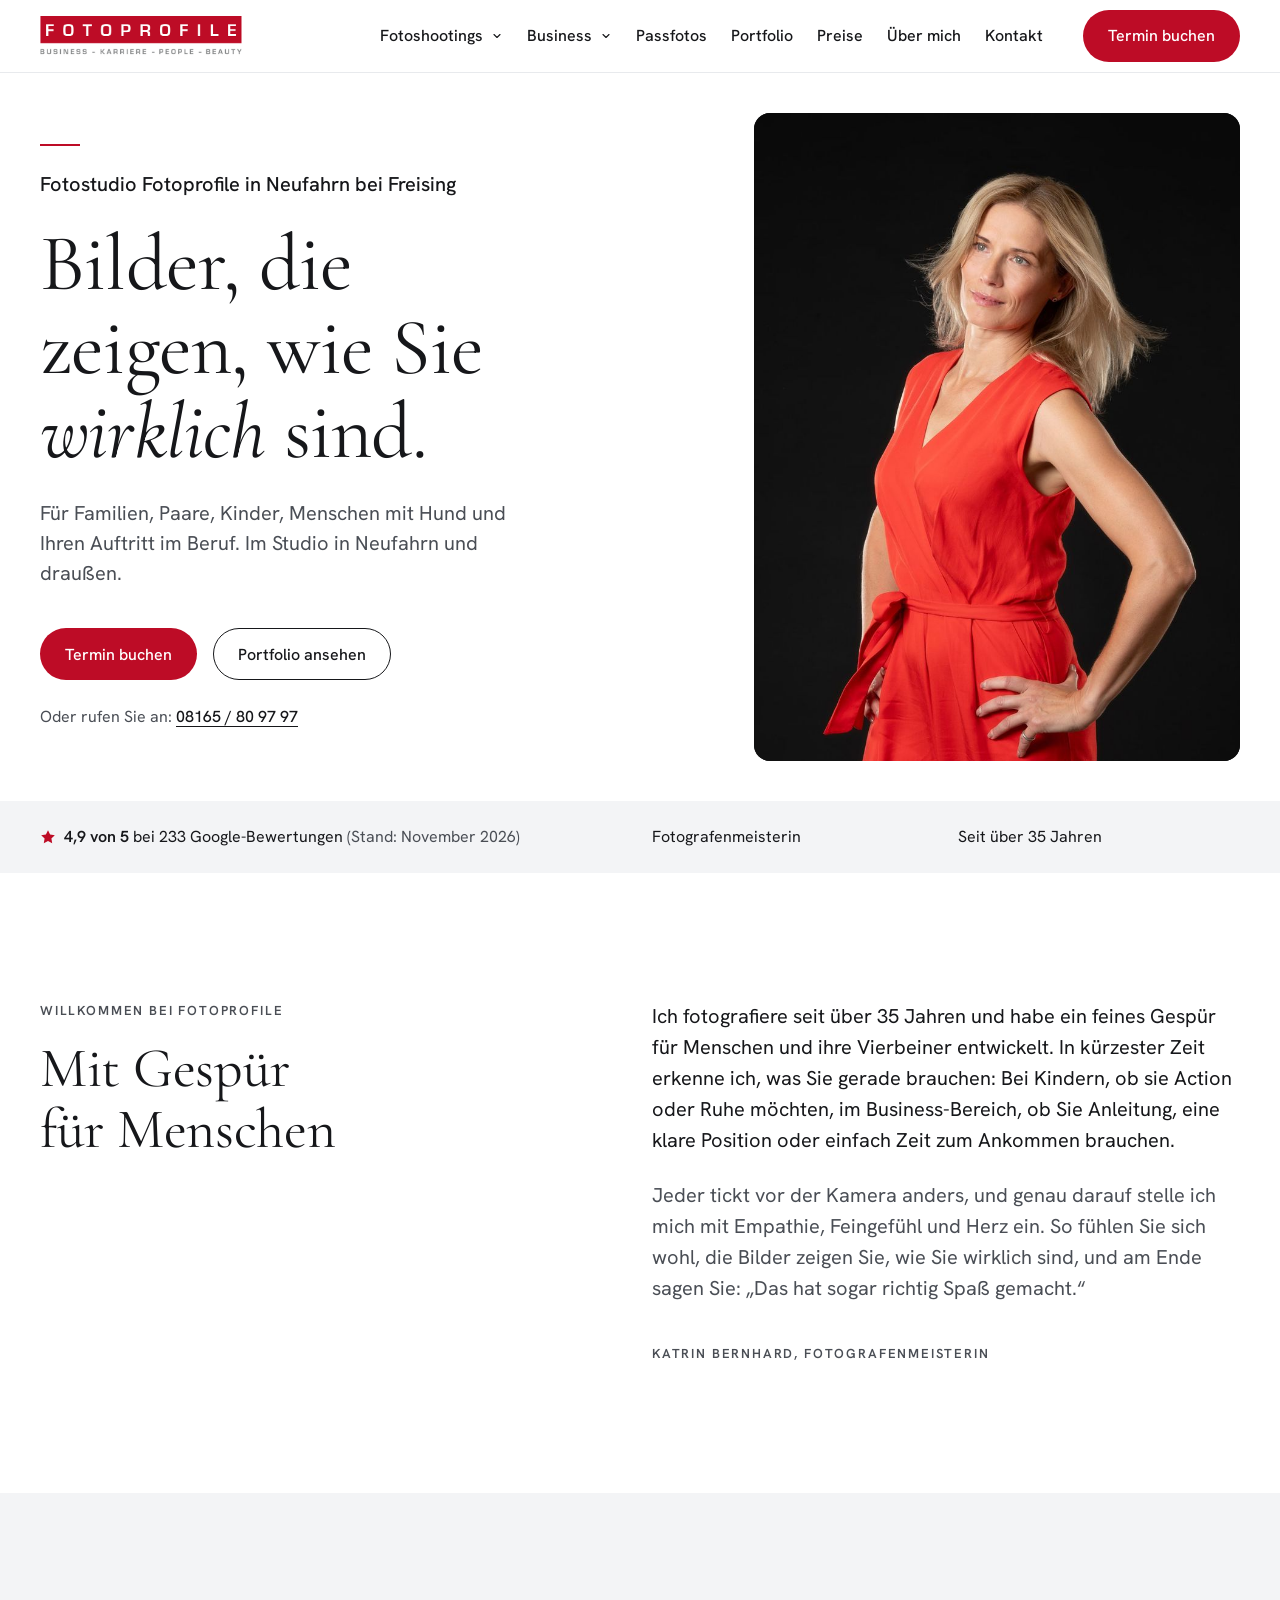
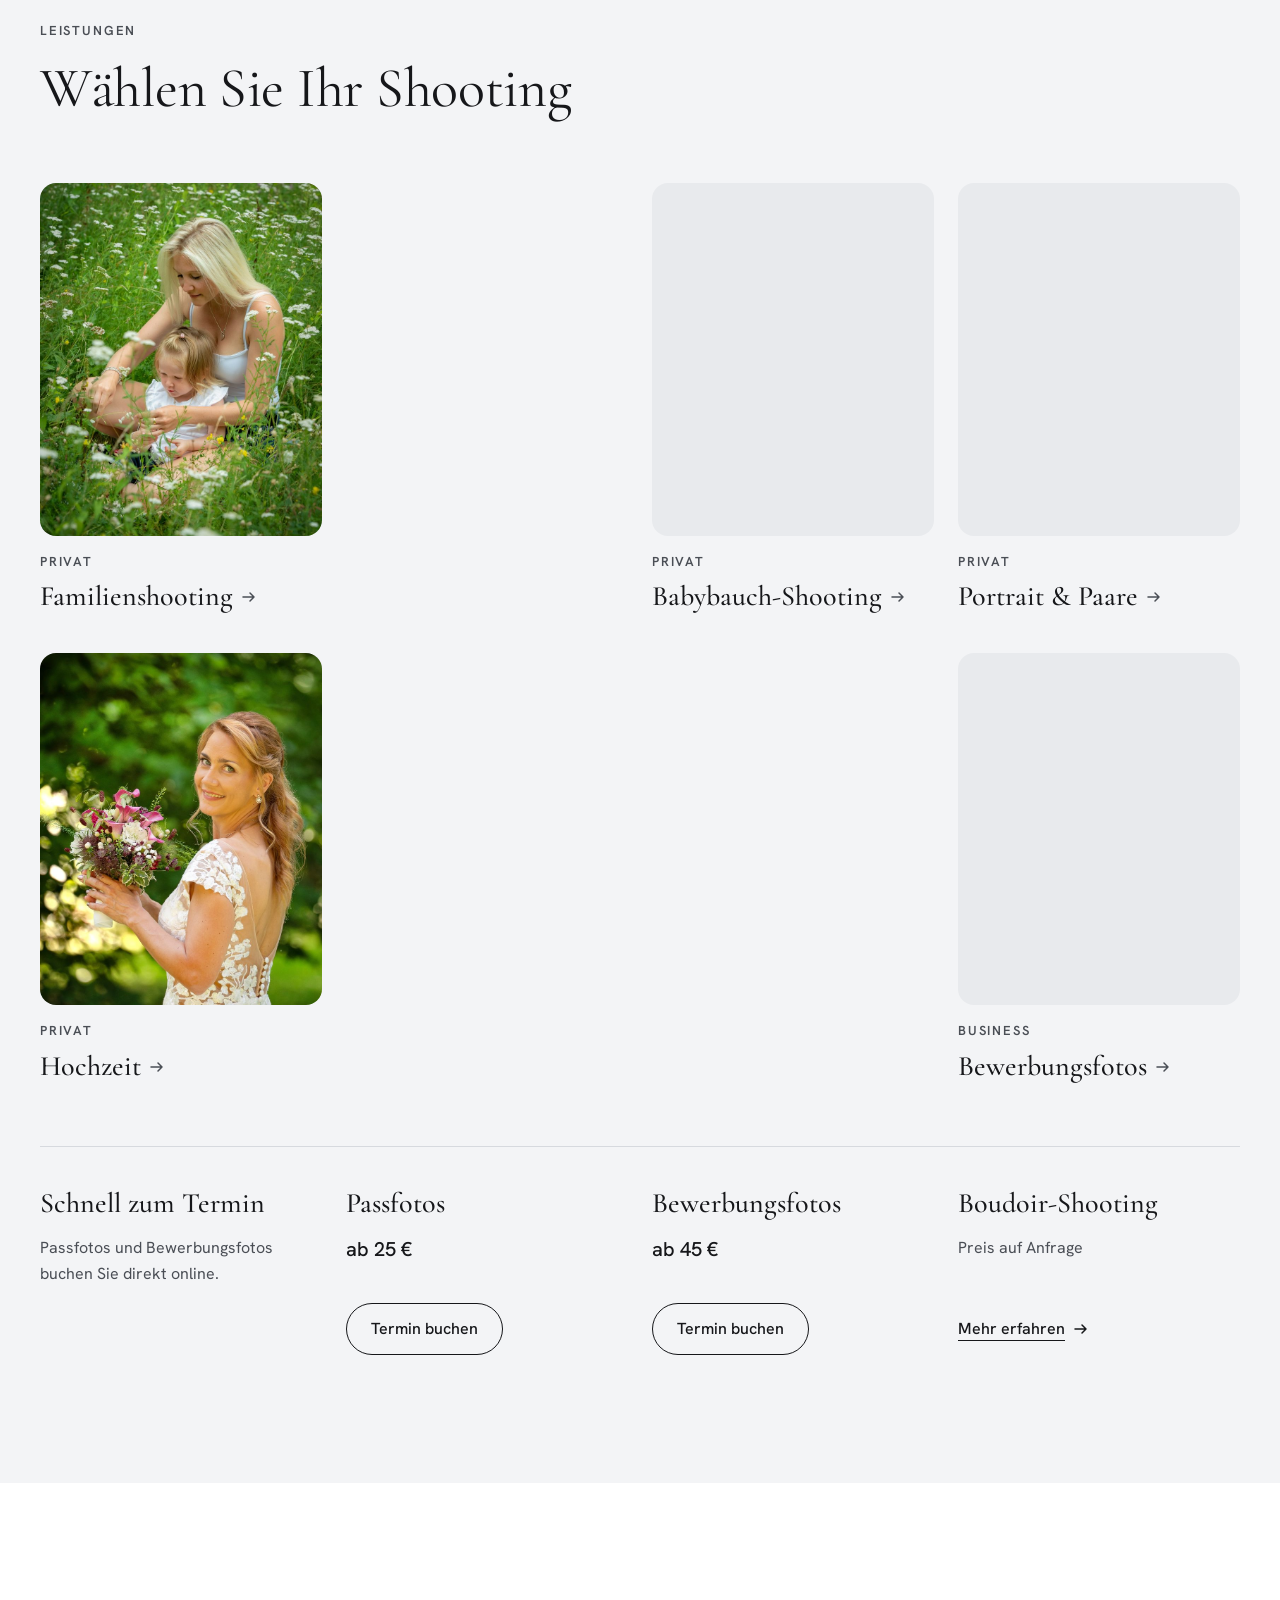
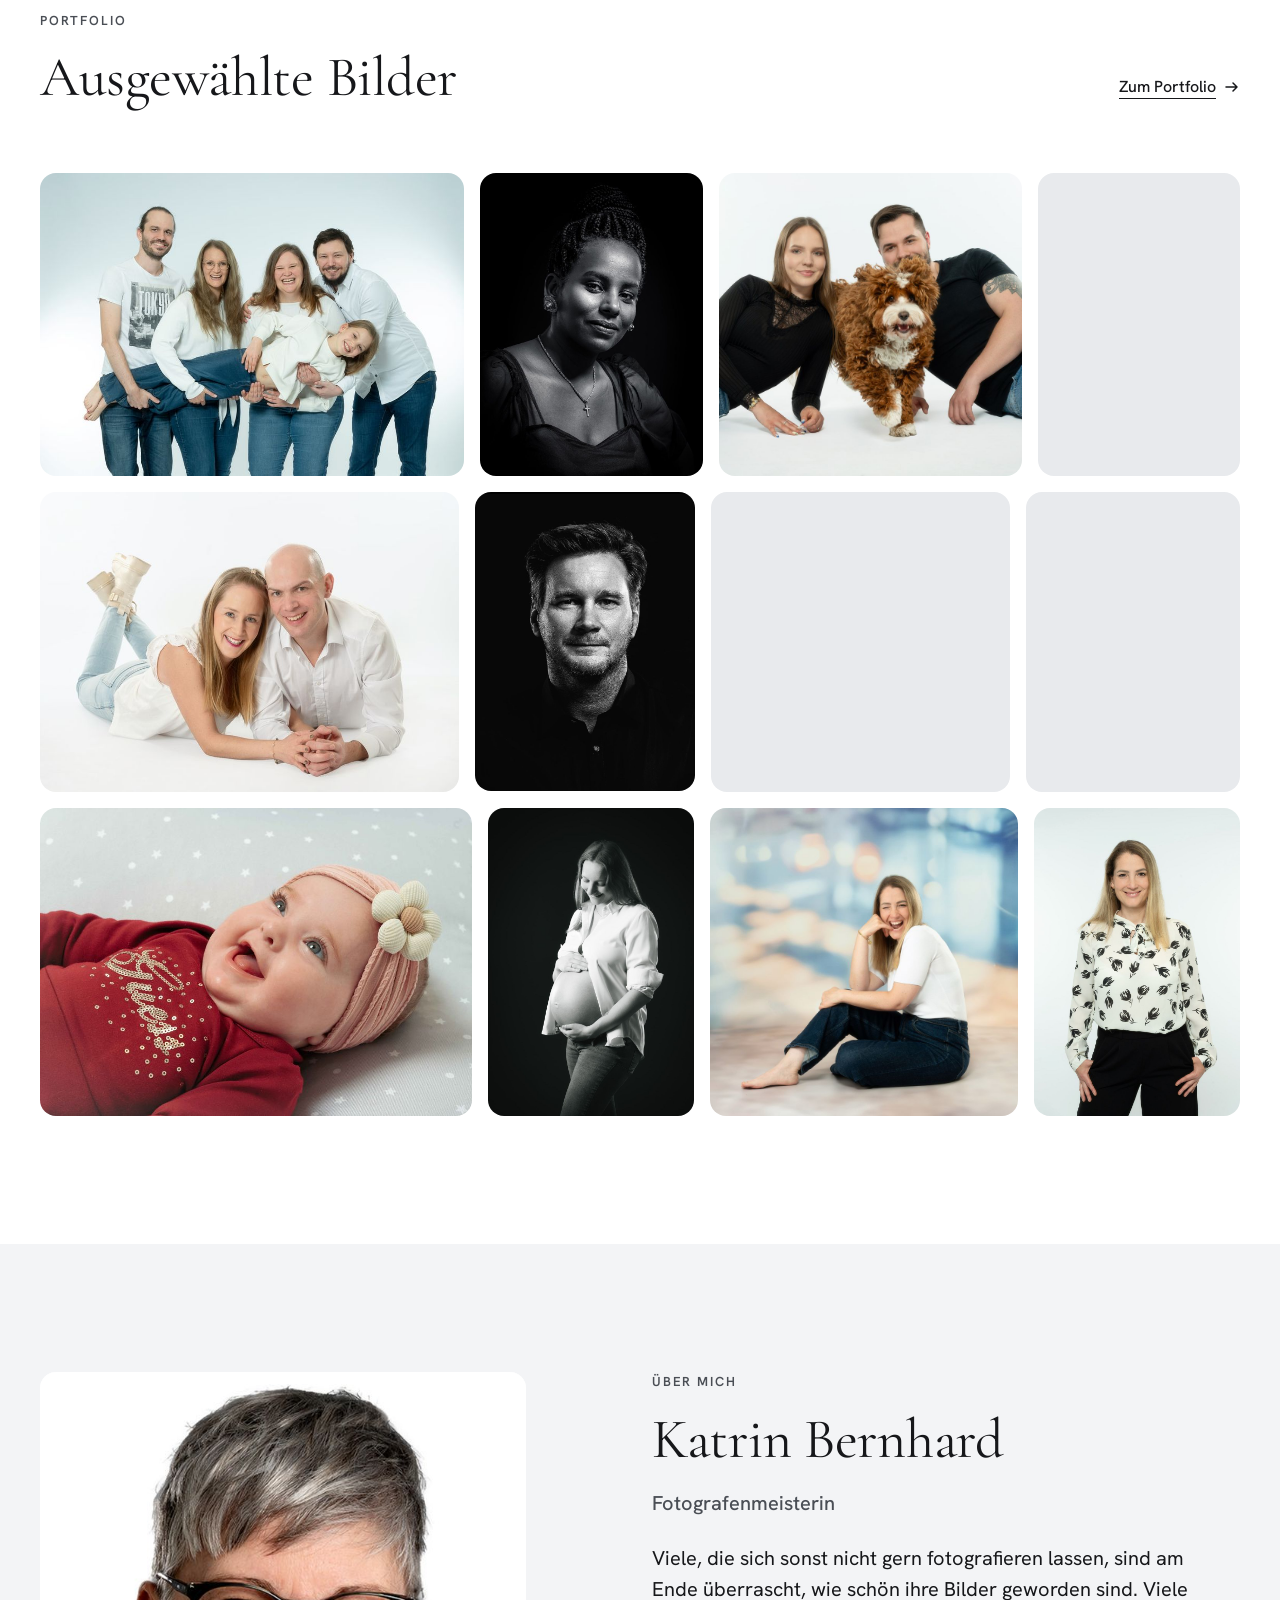
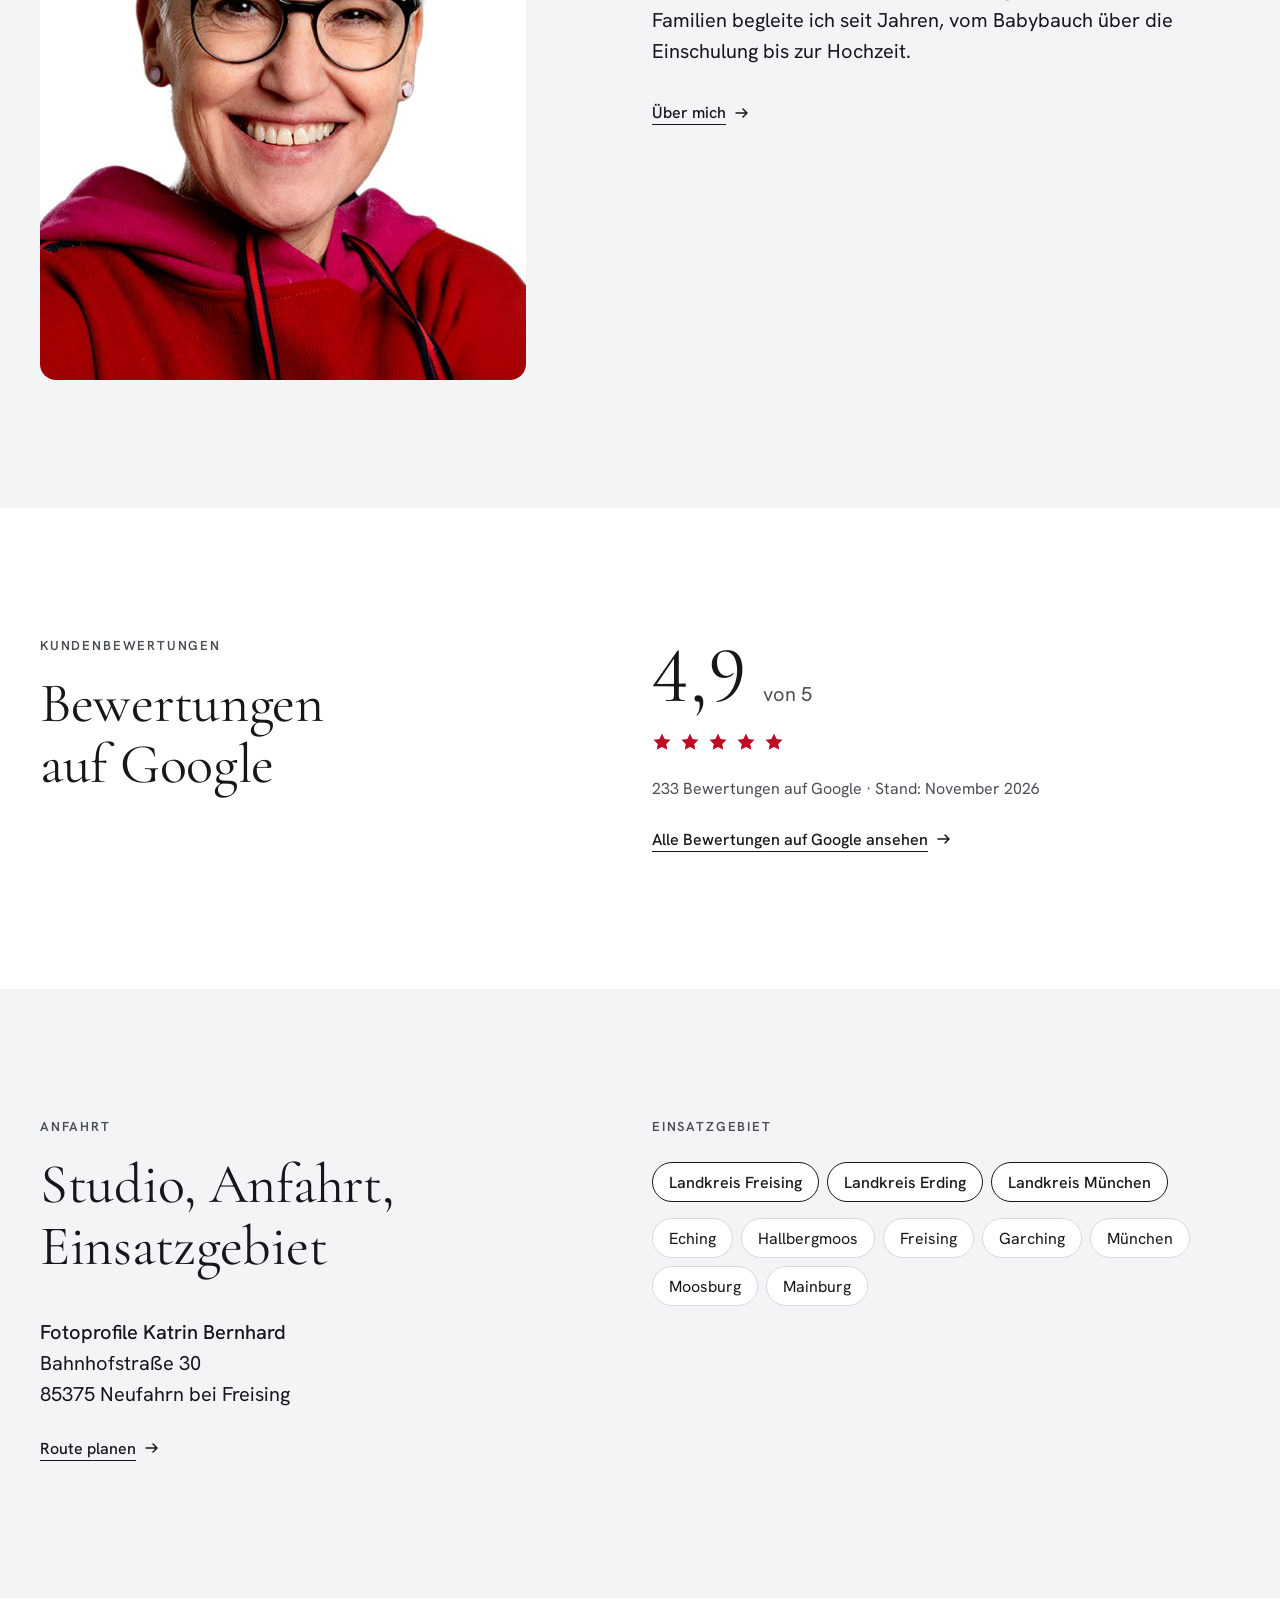
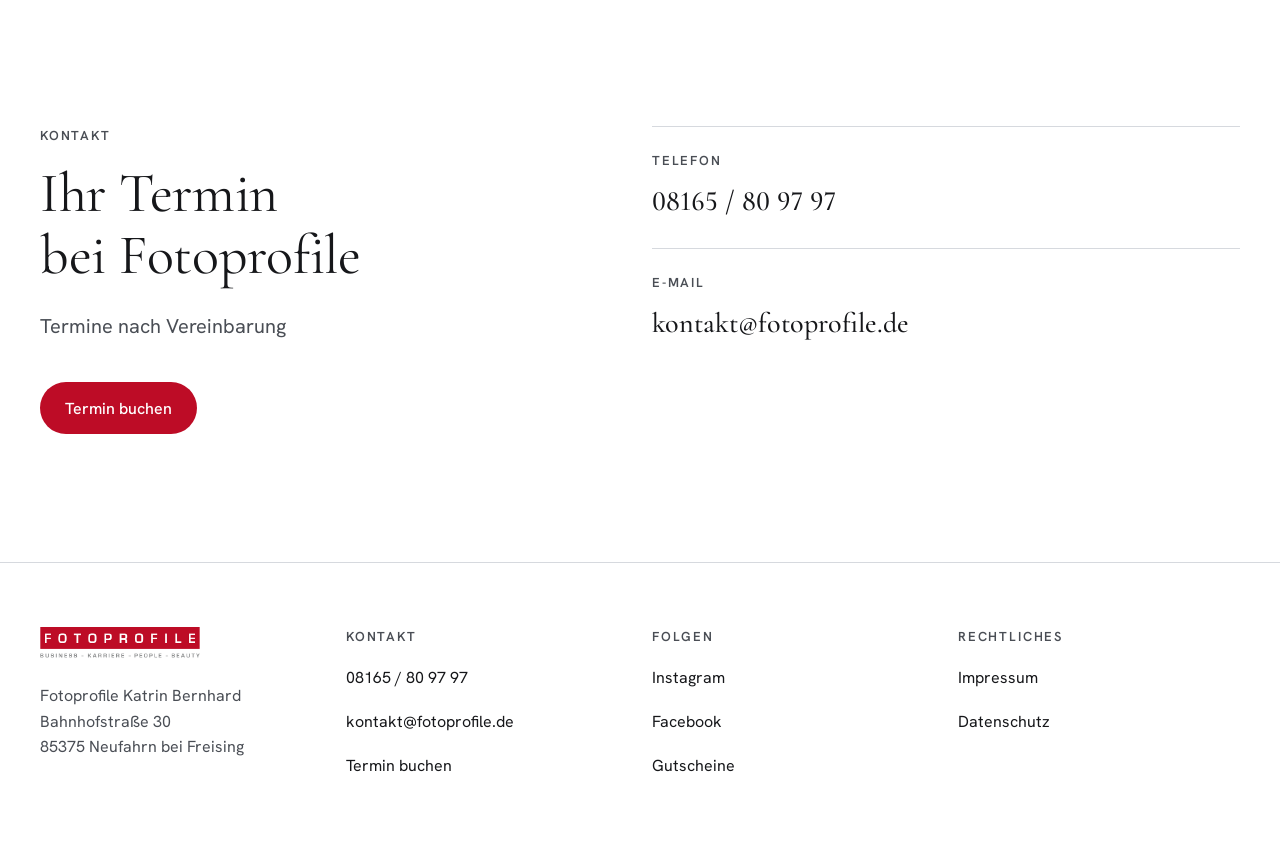
==== commit 9eba98fb: "Vier Entwürfe, vereinfachte Übersicht" ====
--- a/entwurf-01/index.html
+++ b/entwurf-01/index.html
@@ -1,54 +1,46 @@
 <!doctype html>
-<html lang="de" class="no-js">
+<html lang="de">
 <head>
   <meta name="robots" content="noindex, nofollow">
   <meta charset="utf-8">
   <meta name="viewport" content="width=device-width, initial-scale=1">
   <title>Fotostudio in Neufahrn bei Freising | Fotoprofile Katrin Bernhard</title>
-  <meta name="description" content="Fotostudio in Neufahrn bei Freising: Portrait-, Familien-, Business- und Bewerbungsfotos sowie Passfotos von Fotografenmeisterin Katrin Bernhard.">
-  <link rel="canonical" href="https://www.fotoprofile.de/">
+  <meta name="description" content="Fotostudio Fotoprofile von Fotografenmeisterin Katrin Bernhard in Neufahrn bei Freising: Familien, Kinder, Babybauch, Paare, Hund und Mensch, Business- und Bewerbungsfotos, Passfotos.">
   <meta property="og:type" content="website">
+  <meta property="og:title" content="Fotostudio in Neufahrn bei Freising | Fotoprofile Katrin Bernhard">
+  <meta property="og:description" content="Fotografenmeisterin Katrin Bernhard fotografiert seit über 35 Jahren Familien, Paare, Kinder, Menschen mit Hund und Business-Portraits.">
+  <meta property="og:image" content="images/og-fotoprofile.jpg">
   <meta property="og:locale" content="de_DE">
-  <meta property="og:url" content="https://www.fotoprofile.de/">
-  <meta property="og:title" content="Fotostudio in Neufahrn bei Freising | Fotoprofile Katrin Bernhard">
-  <meta property="og:description" content="Fotostudio in Neufahrn bei Freising: Portrait-, Familien-, Business- und Bewerbungsfotos sowie Passfotos von Fotografenmeisterin Katrin Bernhard.">
-  <meta property="og:image" content="https://www.fotoprofile.de/images/og-fotoprofile.jpg">
-  <meta name="theme-color" content="#ffffff">
-  <script>document.documentElement.className = 'js';</script>
-  <link rel="preload" href="fonts/cormorant-garamond-latin-500-normal.woff2" as="font" type="font/woff2" crossorigin>
-  <link rel="preload" href="fonts/jost-latin-400-normal.woff2" as="font" type="font/woff2" crossorigin>
-  <link rel="stylesheet" href="css/tokens.css">
   <link rel="stylesheet" href="css/style.css">
+  <script>document.documentElement.classList.add('js');</script>
 </head>
-<body class="page page--a">
-
+<body>
   <a class="skip-link" href="#inhalt">Zum Inhalt springen</a>
 
-  <header class="site-header" data-block="header">
-    <div class="container site-header__inner">
-      <a class="site-header__logo" href="/" aria-label="Fotoprofile Katrin Bernhard, zur Startseite">
-        <img src="images/logo-fotoprofile.png" width="480" height="95" alt="Fotoprofile: Business, Karriere, People, Beauty">
+  <header class="header" id="top" data-block="header">
+    <div class="header__inner">
+      <a class="header__logo" href="/" aria-label="Fotoprofile Katrin Bernhard, zur Startseite">
+        <img class="header__logo-img" src="images/logo-fotoprofile.png" width="600" height="119" alt="Fotoprofile: Business, Karriere, People, Beauty">
       </a>
-
-      <nav class="nav" id="hauptnavigation" aria-label="Hauptnavigation">
-        <ul class="nav__list" data-collection="navigation">
-          <li class="nav__item nav__item--sub">
-            <button class="nav__link nav__toggle" type="button" aria-expanded="false" aria-controls="nav-fotoshootings">Fotoshootings <svg class="nav__chevron" viewBox="0 0 10 10" aria-hidden="true" focusable="false"><path d="M1.5 3.5 5 7l3.5-3.5" fill="none" stroke="currentColor" stroke-width="1.4" stroke-linecap="round" stroke-linejoin="round"/></svg></button>
-            <ul class="nav__sub" id="nav-fotoshootings">
-              <li><a class="nav__sublink" href="/familienshooting/">Familienshooting</a></li>
-              <li><a class="nav__sublink" href="/baby-kinderfotos/">Baby- &amp; Kinderfotos</a></li>
-              <li><a class="nav__sublink" href="/babybauch-shooting/">Babybauch-Shooting</a></li>
-              <li><a class="nav__sublink" href="/portraitshooting/">Portrait &amp; Paare</a></li>
-              <li><a class="nav__sublink" href="/hochzeitsfotograf/">Hochzeit</a></li>
-              <li><a class="nav__sublink" href="/boudoir-shooting/">Boudoir-Shooting</a></li>
-              <li><a class="nav__sublink" href="/tierfotografie/">Hund &amp; Mensch</a></li>
+      <nav class="nav" id="nav" aria-label="Hauptnavigation">
+        <ul class="nav__list">
+          <li class="nav__item nav__item--has-sub">
+            <button class="nav__toggle" type="button" aria-expanded="false" aria-controls="nav-shootings">Fotoshootings<svg class="icon icon--chevron" viewBox="0 0 16 16" width="12" height="12" aria-hidden="true" focusable="false"><path d="M4 6l4 4 4-4" fill="none" stroke="currentColor" stroke-width="1.5" stroke-linecap="round" stroke-linejoin="round"/></svg></button>
+            <ul class="nav__sub" id="nav-shootings">
+              <li class="nav__subitem"><a class="nav__sublink" href="/familienshooting/">Familienshooting</a></li>
+              <li class="nav__subitem"><a class="nav__sublink" href="/baby-kinderfotos/">Baby- &amp; Kinderfotos</a></li>
+              <li class="nav__subitem"><a class="nav__sublink" href="/babybauch-shooting/">Babybauch-Shooting</a></li>
+              <li class="nav__subitem"><a class="nav__sublink" href="/portraitshooting/">Portrait &amp; Paare</a></li>
+              <li class="nav__subitem"><a class="nav__sublink" href="/hochzeitsfotograf/">Hochzeit</a></li>
+              <li class="nav__subitem"><a class="nav__sublink" href="/boudoir-shooting/">Boudoir-Shooting</a></li>
+              <li class="nav__subitem"><a class="nav__sublink" href="/tierfotografie/">Hund &amp; Mensch</a></li>
             </ul>
           </li>
-          <li class="nav__item nav__item--sub">
-            <button class="nav__link nav__toggle" type="button" aria-expanded="false" aria-controls="nav-business">Business <svg class="nav__chevron" viewBox="0 0 10 10" aria-hidden="true" focusable="false"><path d="M1.5 3.5 5 7l3.5-3.5" fill="none" stroke="currentColor" stroke-width="1.4" stroke-linecap="round" stroke-linejoin="round"/></svg></button>
+          <li class="nav__item nav__item--has-sub">
+            <button class="nav__toggle" type="button" aria-expanded="false" aria-controls="nav-business">Business<svg class="icon icon--chevron" viewBox="0 0 16 16" width="12" height="12" aria-hidden="true" focusable="false"><path d="M4 6l4 4 4-4" fill="none" stroke="currentColor" stroke-width="1.5" stroke-linecap="round" stroke-linejoin="round"/></svg></button>
             <ul class="nav__sub" id="nav-business">
-              <li><a class="nav__sublink" href="/bewerbungsfotos/">Bewerbungsfotos</a></li>
-              <li><a class="nav__sublink" href="/businessfotos/">Businessfotos</a></li>
+              <li class="nav__subitem"><a class="nav__sublink" href="/bewerbungsfotos/">Bewerbungsfotos</a></li>
+              <li class="nav__subitem"><a class="nav__sublink" href="/businessfotos/">Businessfotos</a></li>
             </ul>
           </li>
           <li class="nav__item"><a class="nav__link" href="/passfotos/">Passfotos</a></li>
@@ -57,339 +49,332 @@
           <li class="nav__item"><a class="nav__link" href="/ueber-mich/">Über mich</a></li>
           <li class="nav__item"><a class="nav__link" href="/kontakt-anfahrt/">Kontakt</a></li>
         </ul>
+        <p class="nav__contact"><a class="nav__phone" href="tel:+498165809797">08165 / 80 97 97</a></p>
       </nav>
-
-      <div class="site-header__actions">
-        <a class="button button--primary button--compact" href="https://app.adon-crm.de/book/fotoprofile">Termin buchen</a>
-        <button class="burger" type="button" aria-controls="hauptnavigation" aria-expanded="false" aria-label="Menü öffnen">
-          <span class="burger__line"></span><span class="burger__line"></span><span class="burger__line"></span>
-        </button>
-      </div>
+      <a class="button button--primary header__cta" href="https://app.adon-crm.de/book/fotoprofile">Termin buchen</a>
+      <a class="header__burger" href="#nav" aria-controls="nav" aria-expanded="false" aria-label="Menü öffnen">
+        <span class="header__burger-line" aria-hidden="true"></span>
+      </a>
     </div>
   </header>
 
   <main id="inhalt">
-
     <section class="hero" id="start" data-block="hero">
-      <div class="container hero__inner">
-        <div class="hero__content">
-          <p class="label">Fotoprofile Katrin Bernhard</p>
-          <h1 class="hero__title">Fotostudio in Neufahrn <em>bei Freising</em></h1>
-          <p class="hero__lead lead">Portraits, Familien- und Businessfotos von Fotografenmeisterin Katrin Bernhard. Bilder, die zeigen, wie Sie wirklich sind.</p>
-          <div class="hero__actions button-row">
+      <div class="hero__inner">
+        <div class="hero__text">
+          <h1 class="hero__title">Fotostudio Fotoprofile in Neufahrn bei Freising</h1>
+          <p class="hero__claim">Bilder, die zeigen, wie Sie <em>wirklich</em> sind.</p>
+          <p class="hero__lead">Für Familien, Paare, Kinder, Menschen mit Hund und Ihren Auftritt im Beruf. Im Studio in Neufahrn und draußen.</p>
+          <div class="hero__actions">
             <a class="button button--primary" href="https://app.adon-crm.de/book/fotoprofile">Termin buchen</a>
             <a class="button button--secondary" href="/portfolio/">Portfolio ansehen</a>
           </div>
-          <a class="hero__phone" href="tel:+498165809797"><svg class="hero__phone-icon" viewBox="0 0 24 24" aria-hidden="true" focusable="false"><path d="M6.5 3.5h3l1.5 4-2 1.5a12 12 0 0 0 6 6l1.5-2 4 1.5v3a2 2 0 0 1-2 2 16 16 0 0 1-14-14 2 2 0 0 1 2-2Z" fill="none" stroke="currentColor" stroke-width="1.5" stroke-linejoin="round"/></svg><span class="visually-hidden">Telefon: </span>08165 / 80 97 97</a>
-        </div>
-        <figure class="hero__media">
-        <img src="images/hero-portrait-roter-pullover.jpg" width="1200" height="1800" alt="Portrait: Frau mit blondem Haar im roten Pullover lehnt lachend an einer hellen Wand" style="--focus: 50% 8%" fetchpriority="high" decoding="async">
-      </figure>
-      </div>
-    </section>
-
-    <section class="trust" id="vertrauen" data-block="trust" aria-label="Auf einen Blick">
-      <div class="container">
-        <ul class="trust__list thirds" data-collection="trust">
-          <li class="trust__item">
-            <a class="trust__fact link" href="https://www.google.com/maps?cid=15643413159361801759" rel="noopener"><svg class="trust__star" viewBox="0 0 16 16" aria-hidden="true" focusable="false"><path d="M8 1.3l2.06 4.18 4.62.67-3.34 3.26.79 4.59L8 11.83 3.87 14l.79-4.59L1.32 6.15l4.62-.67L8 1.3z" fill="currentColor"/></svg>4,9 von 5 bei 233 Bewertungen</a>
-            <span class="small">Google, Stand: November 2026</span>
-          </li>
-          <li class="trust__item">
-            <span class="trust__fact">Fotografenmeisterin</span>
-          </li>
-          <li class="trust__item">
-            <span class="trust__fact">Seit über 35 Jahren</span>
-          </li>
-        </ul>
-      </div>
-    </section>
-
-    <section class="section intro" id="arbeitsweise" data-block="intro">
-      <div class="container thirds thirds--stack-tablet">
-        <header class="section-head reveal">
-          <p class="label">Über meine Arbeit</p>
-          <h2 class="section-head__title">Jeder tickt vor der Kamera anders</h2>
+          <p class="hero__phone">Oder rufen Sie an: <a class="hero__phone-link" href="tel:+498165809797">08165 / 80 97 97</a></p>
+        </div>
+        <div class="hero__media">
+          <img class="hero__img" src="images/hero-frau-rotes-kleid-800.jpg" srcset="images/hero-frau-rotes-kleid-800.jpg 800w, images/hero-frau-rotes-kleid-1333.jpg 1333w" sizes="(min-width: 1024px) 506px, 100vw" width="1333" height="2000" alt="Frau im roten Kleid vor schwarzem Hintergrund, eine Hand an der Hüfte, Studioportrait" style="object-position: 50% 18%" fetchpriority="high">
+        </div>
+      </div>
+      <div class="trust" data-block="trust">
+        <ul class="trust__list" data-collection="trust">
+          <li class="trust__item"><a class="trust__link" href="https://www.google.com/maps?cid=15643413159361801759"><svg class="icon icon--star" viewBox="0 0 16 16" width="16" height="16" aria-hidden="true" focusable="false"><path d="M8 1.2l2.1 4.3 4.7.7-3.4 3.3.8 4.7L8 12l-4.2 2.2.8-4.7L1.2 6.2l4.7-.7z" fill="currentColor"/></svg><span><strong>4,9 von 5</strong> bei 233 Google-Bewertungen <span class="trust__note">(Stand: November 2026)</span></span></a></li>
+          <li class="trust__item"><span>Fotografenmeisterin</span></li>
+          <li class="trust__item"><span>Seit über 35 Jahren</span></li>
+        </ul>
+      </div>
+    </section>
+
+    <section class="section intro" id="willkommen" data-block="intro">
+      <div class="section__inner">
+        <header class="section__head intro__head">
+          <p class="eyebrow">Willkommen bei Fotoprofile</p>
+          <h2 class="section__title">Mit Gespür für Menschen</h2>
         </header>
-        <div class="split__body reveal">
-          <p class="text lead">Ich fotografiere seit über 35 Jahren und habe ein feines Gespür für Menschen und ihre Vierbeiner entwickelt. In kürzester Zeit erkenne ich, was Sie gerade brauchen: Bei Kindern, ob sie Action oder Ruhe möchten, im Business-Bereich, ob Sie Anleitung, eine klare Position oder einfach Zeit zum Ankommen brauchen.</p>
-          <p class="text lead">Jeder tickt vor der Kamera anders, und genau darauf stelle ich mich mit Empathie, Feingefühl und Herz ein. So fühlen Sie sich wohl, die Bilder zeigen Sie, wie Sie wirklich sind, und am Ende sagen Sie: „Das hat sogar richtig Spaß gemacht.“</p>
-          <p class="intro__signature small">Katrin Bernhard, Fotografenmeisterin</p>
-        </div>
-      </div>
-    </section>
-
-    <section class="section section--alt services" id="leistungen" data-block="services">
-      <div class="container">
-        <header class="section-head section-head--wide reveal">
-          <p class="label">Leistungen</p>
-          <h2 class="section-head__title">Fotoshootings im Studio und draußen</h2>
+        <div class="intro__text">
+          <p class="intro__lead">Ich fotografiere seit über 35 Jahren und habe ein feines Gespür für Menschen und ihre Vierbeiner entwickelt. In kürzester Zeit erkenne ich, was Sie gerade brauchen: Bei Kindern, ob sie Action oder Ruhe möchten, im Business-Bereich, ob Sie Anleitung, eine klare Position oder einfach Zeit zum Ankommen brauchen.</p>
+          <p class="intro__body">Jeder tickt vor der Kamera anders, und genau darauf stelle ich mich mit Empathie, Feingefühl und Herz ein. So fühlen Sie sich wohl, die Bilder zeigen Sie, wie Sie wirklich sind, und am Ende sagen Sie: „Das hat sogar richtig Spaß gemacht.“</p>
+          <p class="intro__sign">Katrin Bernhard, Fotografenmeisterin</p>
+        </div>
+      </div>
+    </section>
+
+    <section class="section section--tint services" id="leistungen" data-block="services">
+      <div class="section__inner">
+        <header class="section__head services__head">
+          <p class="eyebrow">Leistungen</p>
+          <h2 class="section__title">Wählen Sie Ihr Shooting</h2>
         </header>
-
-        <div class="services__grid thirds reveal" data-collection="services">
-          <article class="service-card">
-            <div class="service-card__media">
-              <img src="images/leistung-familienshooting.jpg" width="800" height="1120" alt="Familie im Studio: Vater, Mutter und Tochter umarmen sich und lachen in die Kamera" style="--focus: 50% 0%" loading="lazy" decoding="async">
-            </div>
-            <p class="service-card__group label label--muted">Privat</p>
-            <h3 class="service-card__title title-3"><a href="/familienshooting/">Familienshooting</a></h3>
-          </article>
-          <article class="service-card">
-            <div class="service-card__media">
-              <img src="images/leistung-baby-kinderfotos.jpg" width="800" height="1120" alt="Ein Junge trägt ein lachendes Mädchen huckepack im Studio" style="--focus: 50% 15%" loading="lazy" decoding="async">
-            </div>
-            <p class="service-card__group label label--muted">Privat</p>
-            <h3 class="service-card__title title-3"><a href="/baby-kinderfotos/">Baby- &amp; Kinderfotos</a></h3>
-          </article>
-          <article class="service-card">
-            <div class="service-card__media">
-              <img src="images/leistung-babybauch-shooting.jpg" width="800" height="1200" alt="Werdende Eltern im Studio: Beide formen mit den Händen ein Herz auf dem Babybauch" style="--focus: 50% 0%" loading="lazy" decoding="async">
-            </div>
-            <p class="service-card__group label label--muted">Privat</p>
-            <h3 class="service-card__title title-3"><a href="/babybauch-shooting/">Babybauch-Shooting</a></h3>
-          </article>
-          <article class="service-card">
-            <div class="service-card__media">
-              <img src="images/leistung-portrait-paare.jpg" width="800" height="1200" alt="Paar vor schwarzem Hintergrund: Sie lacht herzlich, er umarmt sie von hinten" style="--focus: 50% 0%" loading="lazy" decoding="async">
-            </div>
-            <p class="service-card__group label label--muted">Privat</p>
-            <h3 class="service-card__title title-3"><a href="/portraitshooting/">Portrait &amp; Paare</a></h3>
-          </article>
-          <article class="service-card">
-            <div class="service-card__media">
-              <img src="images/leistung-hochzeit.jpg" width="800" height="1120" alt="Braut im Spitzenkleid mit Brautstrauß im Grünen, sie blickt über die Schulter in die Kamera" style="--focus: 50% 20%" loading="lazy" decoding="async">
-            </div>
-            <p class="service-card__group label label--muted">Privat</p>
-            <h3 class="service-card__title title-3"><a href="/hochzeitsfotograf/">Hochzeit</a></h3>
-          </article>
-          <article class="service-card">
-            <div class="service-card__media">
-              <img src="images/leistung-boudoir-shooting.jpg" width="960" height="1200" alt="Frau mit langem dunklem Haar im gemusterten Kimono vor dunklem Hintergrund, der Blick geht zur Seite" style="--focus: 50% 50%" loading="lazy" decoding="async">
-            </div>
-            <p class="service-card__group label label--muted">Privat</p>
-            <h3 class="service-card__title title-3"><a href="/boudoir-shooting/">Boudoir-Shooting</a></h3>
-          </article>
-          <article class="service-card">
-            <div class="service-card__media">
-              <img src="images/leistung-hund-mensch.jpg" width="800" height="1200" alt="Frau kniet im Studio neben ihrem schwarz-weißen Hund, der ihr das Gesicht leckt" style="--focus: 50% 0%" loading="lazy" decoding="async">
-            </div>
-            <p class="service-card__group label label--muted">Privat</p>
-            <h3 class="service-card__title title-3"><a href="/tierfotografie/">Hund &amp; Mensch</a></h3>
-          </article>
-          <article class="service-card">
-            <div class="service-card__media">
-              <img src="images/leistung-businessfotos.jpg" width="800" height="1202" alt="Businessportrait: Frau im roten Kleid lehnt mit verschränkten Armen lächelnd an einer Wand" style="--focus: 50% 10%" loading="lazy" decoding="async">
-            </div>
-            <p class="service-card__group label label--muted">Business</p>
-            <h3 class="service-card__title title-3"><a href="/businessfotos/">Businessfotos</a></h3>
-          </article>
-          <article class="service-card">
-            <div class="service-card__media">
-              <img src="images/leistung-bewerbungsfotos.jpg" width="800" height="1199" alt="Bewerbungsfoto: Mann im blauen Sakko lehnt entspannt an einer hellen Wand" style="--focus: 50% 0%" loading="lazy" decoding="async">
-            </div>
-            <p class="service-card__group label label--muted">Business</p>
-            <h3 class="service-card__title title-3"><a href="/bewerbungsfotos/">Bewerbungsfotos</a></h3>
-          </article>
-        </div>
-
-        <div class="quick thirds reveal" data-collection="quick-services">
-          <div class="quick__head">
-            <h3 class="title-3">Schnell gebucht</h3>
-            <p class="text">Passfotos und Bewerbungsfotos: Wählen Sie Ihren Termin direkt online aus.</p>
-          </div>
-          <article class="quick-card">
-            <div class="quick-card__top">
-              <h3 class="quick-card__title title-3"><a href="/passfotos/">Passfotos</a></h3>
-              <p class="quick-card__price title-3">ab 25 €</p>
-            </div>
-            <a class="button button--primary" href="https://app.adon-crm.de/book/fotoprofile" aria-label="Termin buchen für Passfotos">Termin buchen</a>
-          </article>
-          <article class="quick-card">
-            <div class="quick-card__top">
-              <h3 class="quick-card__title title-3"><a href="/bewerbungsfotos/">Bewerbungsfotos</a></h3>
-              <p class="quick-card__price title-3">ab 45 €</p>
-            </div>
-            <a class="button button--primary" href="https://app.adon-crm.de/book/fotoprofile" aria-label="Termin buchen für Bewerbungsfotos">Termin buchen</a>
-          </article>
+        <ul class="services__list" data-collection="services">
+          <li class="service-card">
+            <div class="service-card__media">
+              <img class="service-card__img" src="images/leistung-familie-wiese-800.jpg" srcset="images/leistung-familie-wiese-800.jpg 800w, images/leistung-familie-wiese-1429.jpg 1429w" sizes="(min-width: 1024px) 300px, (min-width: 600px) 45vw, 112px" width="1429" height="2000" alt="Mutter und Kleinkind sitzen gemeinsam in einer Blumenwiese" style="object-position: 50% 65%" loading="lazy" decoding="async">
+            </div>
+            <p class="service-card__group">Privat</p>
+            <h3 class="service-card__title"><a class="service-card__link" href="/familienshooting/">Familienshooting</a><svg class="icon icon--arrow" viewBox="0 0 16 16" width="16" height="16" aria-hidden="true" focusable="false"><path d="M2 8h11M9 4l4 4-4 4" fill="none" stroke="currentColor" stroke-width="1.5" stroke-linecap="round" stroke-linejoin="round"/></svg></h3>
+          </li>
+          <li class="service-card">
+            <div class="service-card__media">
+              <img class="service-card__img" src="images/leistung-kinder-huckepack-800.jpg" srcset="images/leistung-kinder-huckepack-800.jpg 800w, images/leistung-kinder-huckepack-1429.jpg 1429w" sizes="(min-width: 1024px) 300px, (min-width: 600px) 45vw, 112px" width="1429" height="2000" alt="Mädchen sitzt huckepack auf dem Rücken eines Jungen, beide lachen in die Kamera" style="object-position: 50% 37%" loading="lazy" decoding="async">
+            </div>
+            <p class="service-card__group">Privat</p>
+            <h3 class="service-card__title"><a class="service-card__link" href="/baby-kinderfotos/">Baby- &amp; Kinderfotos</a><svg class="icon icon--arrow" viewBox="0 0 16 16" width="16" height="16" aria-hidden="true" focusable="false"><path d="M2 8h11M9 4l4 4-4 4" fill="none" stroke="currentColor" stroke-width="1.5" stroke-linecap="round" stroke-linejoin="round"/></svg></h3>
+          </li>
+          <li class="service-card">
+            <div class="service-card__media">
+              <img class="service-card__img" src="images/leistung-babybauch-paar-800.jpg" srcset="images/leistung-babybauch-paar-800.jpg 800w, images/leistung-babybauch-paar-1333.jpg 1333w" sizes="(min-width: 1024px) 300px, (min-width: 600px) 45vw, 112px" width="1333" height="2000" alt="Werdende Eltern vor schwarzem Hintergrund, der Mann küsst die Frau, beide halten den Babybauch" style="object-position: 50% 12%" loading="lazy" decoding="async">
+            </div>
+            <p class="service-card__group">Privat</p>
+            <h3 class="service-card__title"><a class="service-card__link" href="/babybauch-shooting/">Babybauch-Shooting</a><svg class="icon icon--arrow" viewBox="0 0 16 16" width="16" height="16" aria-hidden="true" focusable="false"><path d="M2 8h11M9 4l4 4-4 4" fill="none" stroke="currentColor" stroke-width="1.5" stroke-linecap="round" stroke-linejoin="round"/></svg></h3>
+          </li>
+          <li class="service-card">
+            <div class="service-card__media">
+              <img class="service-card__img" src="images/leistung-paar-schwarz-800.jpg" srcset="images/leistung-paar-schwarz-800.jpg 800w, images/leistung-paar-schwarz-1600.jpg 1600w" sizes="(min-width: 1024px) 300px, (min-width: 600px) 45vw, 112px" width="1600" height="1600" alt="Junges Paar Wange an Wange vor schwarzem Hintergrund" style="object-position: 28% 50%" loading="lazy" decoding="async">
+            </div>
+            <p class="service-card__group">Privat</p>
+            <h3 class="service-card__title"><a class="service-card__link" href="/portraitshooting/">Portrait &amp; Paare</a><svg class="icon icon--arrow" viewBox="0 0 16 16" width="16" height="16" aria-hidden="true" focusable="false"><path d="M2 8h11M9 4l4 4-4 4" fill="none" stroke="currentColor" stroke-width="1.5" stroke-linecap="round" stroke-linejoin="round"/></svg></h3>
+          </li>
+          <li class="service-card">
+            <div class="service-card__media">
+              <img class="service-card__img" src="images/leistung-hochzeit-braut-800.jpg" srcset="images/leistung-hochzeit-braut-800.jpg 800w, images/leistung-hochzeit-braut-1429.jpg 1429w" sizes="(min-width: 1024px) 300px, (min-width: 600px) 45vw, 112px" width="1429" height="2000" alt="Braut mit Blumenstrauß im Grünen, sie blickt lächelnd über die Schulter" style="object-position: 50% 0%" loading="lazy" decoding="async">
+            </div>
+            <p class="service-card__group">Privat</p>
+            <h3 class="service-card__title"><a class="service-card__link" href="/hochzeitsfotograf/">Hochzeit</a><svg class="icon icon--arrow" viewBox="0 0 16 16" width="16" height="16" aria-hidden="true" focusable="false"><path d="M2 8h11M9 4l4 4-4 4" fill="none" stroke="currentColor" stroke-width="1.5" stroke-linecap="round" stroke-linejoin="round"/></svg></h3>
+          </li>
+          <li class="service-card">
+            <div class="service-card__media">
+              <img class="service-card__img" src="images/leistung-hund-mensch-800.jpg" srcset="images/leistung-hund-mensch-800.jpg 800w, images/leistung-hund-mensch-1600.jpg 1600w" sizes="(min-width: 1024px) 300px, (min-width: 600px) 45vw, 112px" width="1600" height="1600" alt="Frau mit kleinem weißen Hund im Arm, Wange an Wange, vor schwarzem Hintergrund" style="object-position: 35% 50%" loading="lazy" decoding="async">
+            </div>
+            <p class="service-card__group">Privat</p>
+            <h3 class="service-card__title"><a class="service-card__link" href="/tierfotografie/">Hund &amp; Mensch</a><svg class="icon icon--arrow" viewBox="0 0 16 16" width="16" height="16" aria-hidden="true" focusable="false"><path d="M2 8h11M9 4l4 4-4 4" fill="none" stroke="currentColor" stroke-width="1.5" stroke-linecap="round" stroke-linejoin="round"/></svg></h3>
+          </li>
+          <li class="service-card">
+            <div class="service-card__media">
+              <img class="service-card__img" src="images/leistung-business-frau-800.jpg" srcset="images/leistung-business-frau-800.jpg 800w, images/leistung-business-frau-1331.jpg 1331w" sizes="(min-width: 1024px) 300px, (min-width: 600px) 45vw, 112px" width="1331" height="2000" alt="Frau im roten Kleid lehnt mit verschränkten Armen an einer Wand" style="object-position: 50% 41%" loading="lazy" decoding="async">
+            </div>
+            <p class="service-card__group">Business</p>
+            <h3 class="service-card__title"><a class="service-card__link" href="/businessfotos/">Businessfotos</a><svg class="icon icon--arrow" viewBox="0 0 16 16" width="16" height="16" aria-hidden="true" focusable="false"><path d="M2 8h11M9 4l4 4-4 4" fill="none" stroke="currentColor" stroke-width="1.5" stroke-linecap="round" stroke-linejoin="round"/></svg></h3>
+          </li>
+          <li class="service-card">
+            <div class="service-card__media">
+              <img class="service-card__img" src="images/leistung-bewerbung-mann-800.jpg" srcset="images/leistung-bewerbung-mann-800.jpg 800w, images/leistung-bewerbung-mann-1600.jpg 1600w" sizes="(min-width: 1024px) 300px, (min-width: 600px) 45vw, 112px" width="1600" height="1600" alt="Mann mit Brille in Anzug und Krawatte lächelt in die Kamera" style="object-position: 100% 50%" loading="lazy" decoding="async">
+            </div>
+            <p class="service-card__group">Business</p>
+            <h3 class="service-card__title"><a class="service-card__link" href="/bewerbungsfotos/">Bewerbungsfotos</a><svg class="icon icon--arrow" viewBox="0 0 16 16" width="16" height="16" aria-hidden="true" focusable="false"><path d="M2 8h11M9 4l4 4-4 4" fill="none" stroke="currentColor" stroke-width="1.5" stroke-linecap="round" stroke-linejoin="round"/></svg></h3>
+          </li>
+        </ul>
+        <div class="quick" data-collection="quick-services">
+          <div class="quick__cell quick__cell--intro">
+            <h3 class="quick__title">Schnell zum Termin</h3>
+            <p class="quick__text">Passfotos und Bewerbungsfotos buchen Sie direkt online.</p>
+          </div>
+          <div class="quick__cell">
+            <h3 class="quick__title"><a class="quick__link" href="/passfotos/">Passfotos</a></h3>
+            <p class="quick__price">ab 25 €</p>
+            <a class="button button--secondary quick__button" href="https://app.adon-crm.de/book/fotoprofile">Termin buchen<span class="visually-hidden">: Passfotos</span></a>
+          </div>
+          <div class="quick__cell">
+            <h3 class="quick__title"><a class="quick__link" href="/bewerbungsfotos/">Bewerbungsfotos</a></h3>
+            <p class="quick__price">ab 45 €</p>
+            <a class="button button--secondary quick__button" href="https://app.adon-crm.de/book/fotoprofile">Termin buchen<span class="visually-hidden">: Bewerbungsfotos</span></a>
+          </div>
+          <div class="quick__cell">
+            <h3 class="quick__title"><a class="quick__link" href="/boudoir-shooting/">Boudoir-Shooting</a></h3>
+            <p class="quick__text">Preis auf Anfrage</p>
+            <a class="link-arrow quick__more" href="/boudoir-shooting/">Mehr erfahren<span class="visually-hidden">: Boudoir-Shooting</span><svg class="icon icon--arrow" viewBox="0 0 16 16" width="16" height="16" aria-hidden="true" focusable="false"><path d="M2 8h11M9 4l4 4-4 4" fill="none" stroke="currentColor" stroke-width="1.5" stroke-linecap="round" stroke-linejoin="round"/></svg></a>
+          </div>
         </div>
       </div>
     </section>
 
     <section class="section portfolio" id="portfolio" data-block="portfolio">
-      <div class="container">
-        <header class="section-head section-head--wide reveal">
-          <p class="label">Portfolio</p>
-          <h2 class="section-head__title">Einblicke in meine Arbeit</h2>
+      <div class="section__inner">
+        <header class="section__head portfolio__head">
+          <p class="eyebrow">Portfolio</p>
+          <h2 class="section__title">Ausgewählte Bilder</h2>
         </header>
-
-        <div class="portfolio__grid reveal" data-collection="portfolio">
-          <div class="portfolio__column">
-            <figure class="portfolio__item portfolio__item--hoch">
-              <img src="images/portfolio-01-familie-kinder.jpg" width="640" height="896" alt="Ein älteres Paar und eine junge Frau im Studio, alle drei eng aneinandergeschmiegt" loading="lazy" decoding="async">
-            </figure>
-            <figure class="portfolio__item portfolio__item--quer">
-              <img src="images/portfolio-02-baby.jpg" width="640" height="457" alt="Lachendes Baby im roten Kleid mit Stirnband, auf dem Rücken liegend" loading="lazy" decoding="async">
-            </figure>
-            <figure class="portfolio__item portfolio__item--quadrat">
-              <img src="images/portfolio-03-portrait.jpg" width="640" height="640" alt="Portrait einer lachenden Frau mit langem blondem Haar vor schwarzem Hintergrund" loading="lazy" decoding="async">
-            </figure>
-          </div>
-          <div class="portfolio__column">
-            <figure class="portfolio__item portfolio__item--quadrat">
-              <img src="images/portfolio-04-familie-kinder.jpg" width="640" height="640" alt="Zwei Mädchen sitzen barfuß auf dem Studioboden und kuscheln" loading="lazy" decoding="async">
-            </figure>
-            <figure class="portfolio__item portfolio__item--hoch">
-              <img src="images/portfolio-05-familie-outdoor.jpg" width="640" height="896" alt="Mutter und Kleinkind sitzen in einer blühenden Sommerwiese" loading="lazy" decoding="async">
-            </figure>
-            <figure class="portfolio__item portfolio__item--quer">
-              <img src="images/portfolio-06-hund-mensch.jpg" width="640" height="457" alt="Hund mit heraushängender Zunge vor schwarzem Hintergrund" loading="lazy" decoding="async">
-            </figure>
-          </div>
-          <div class="portfolio__column">
-            <figure class="portfolio__item portfolio__item--quer">
-              <img src="images/portfolio-07-paare.jpg" width="640" height="457" alt="Paar liegt lachend nebeneinander auf dem weißen Studioboden" loading="lazy" decoding="async">
-            </figure>
-            <figure class="portfolio__item portfolio__item--quadrat">
-              <img src="images/portfolio-08-portrait.jpg" width="640" height="640" alt="Frau sitzt lachend im Schneidersitz vor hellem, unscharfem Hintergrund" loading="lazy" decoding="async">
-            </figure>
-            <figure class="portfolio__item portfolio__item--hoch">
-              <img src="images/portfolio-09-hund-mensch.jpg" width="640" height="896" alt="Kleiner rotbrauner Hund steht auf den Hinterbeinen und stützt sich auf einen Hocker" loading="lazy" decoding="async">
-            </figure>
-          </div>
-          <div class="portfolio__column">
-            <figure class="portfolio__item portfolio__item--hoch">
-              <img src="images/portfolio-10-familie-kinder.jpg" width="640" height="896" alt="Mädchen mit sehr langem Haar lächelt zur Seite, die Hände in den Hüften" loading="lazy" decoding="async">
-            </figure>
-            <figure class="portfolio__item portfolio__item--quer">
-              <img src="images/portfolio-11-familie-kinder.jpg" width="640" height="457" alt="Vier Erwachsene tragen lachend ein Mädchen quer auf den Armen" loading="lazy" decoding="async">
-            </figure>
-            <figure class="portfolio__item portfolio__item--quadrat">
-              <img src="images/portfolio-12-hund-mensch.jpg" width="640" height="640" alt="Frau schmiegt ihr Gesicht an ihren Golden Retriever, vor schwarzem Hintergrund" loading="lazy" decoding="async">
-            </figure>
-          </div>
-        </div>
-
-        <p class="portfolio__more reveal"><a class="button button--secondary" href="/portfolio/">Zum Portfolio</a></p>
-      </div>
-    </section>
-
-    <section class="section section--alt" id="ueber-mich" data-block="about">
-      <div class="container thirds thirds--stack-tablet about about--media-first">
-        <figure class="about__media reveal">
-          <img src="images/katrin-bernhard-fotografenmeisterin.jpg" width="900" height="900" alt="Katrin Bernhard, Fotografenmeisterin: Portrait mit kurzem grauem Haar, schwarzer Brille und rotem Pullover" loading="lazy" decoding="async">
-        </figure>
-        <div class="about__body reveal">
-          <header class="section-head">
-            <p class="label">Über mich</p>
-            <h2 class="section-head__title">Katrin Bernhard</h2>
+        <a class="link-arrow portfolio__more" href="/portfolio/">Zum Portfolio<svg class="icon icon--arrow" viewBox="0 0 16 16" width="16" height="16" aria-hidden="true" focusable="false"><path d="M2 8h11M9 4l4 4-4 4" fill="none" stroke="currentColor" stroke-width="1.5" stroke-linecap="round" stroke-linejoin="round"/></svg></a>
+        <div class="portfolio__grid" data-collection="portfolio">
+          <div class="portfolio__row">
+            <div class="portfolio__pair" style="--ar: 2.1368">
+              <figure class="portfolio__item" style="--ar: 1.3998">
+                <img class="portfolio__img" src="images/portfolio-familie-lachen-800.jpg" srcset="images/portfolio-familie-lachen-800.jpg 800w, images/portfolio-familie-lachen-1600.jpg 1600w" sizes="(min-width: 1024px) 30vw, 50vw" width="1600" height="1143" alt="Familie im Studio trägt lachend die jüngste Tochter quer auf den Armen" loading="lazy" decoding="async">
+              </figure>
+              <figure class="portfolio__item" style="--ar: 0.7370">
+                <img class="portfolio__img" src="images/portfolio-portrait-sw-frau-800.jpg" srcset="images/portfolio-portrait-sw-frau-800.jpg 800w, images/portfolio-portrait-sw-frau-1474.jpg 1474w" sizes="(min-width: 1024px) 30vw, 50vw" width="1474" height="2000" alt="Schwarz-Weiß-Portrait einer Frau mit geflochtenen Haaren vor schwarzem Hintergrund" loading="lazy" decoding="async">
+              </figure>
+            </div>
+            <div class="portfolio__pair" style="--ar: 1.6665">
+              <figure class="portfolio__item" style="--ar: 1.0000">
+                <img class="portfolio__img" src="images/portfolio-paar-mit-hund-800.jpg" srcset="images/portfolio-paar-mit-hund-800.jpg 800w, images/portfolio-paar-mit-hund-1600.jpg 1600w" sizes="(min-width: 1024px) 30vw, 50vw" width="1600" height="1600" alt="Paar sitzt auf dem Studioboden, zwischen beiden ein brauner lockiger Hund" loading="lazy" decoding="async">
+              </figure>
+              <figure class="portfolio__item" style="--ar: 0.6665">
+                <img class="portfolio__img" src="images/portfolio-frau-roter-pullover-800.jpg" srcset="images/portfolio-frau-roter-pullover-800.jpg 800w, images/portfolio-frau-roter-pullover-1333.jpg 1333w" sizes="(min-width: 1024px) 30vw, 50vw" width="1333" height="2000" alt="Frau im roten Pullover lehnt lächelnd an einer hellen Wand" loading="lazy" decoding="async">
+              </figure>
+            </div>
+          </div>
+          <div class="portfolio__row">
+            <div class="portfolio__pair" style="--ar: 2.1328">
+              <figure class="portfolio__item" style="--ar: 1.3998">
+                <img class="portfolio__img" src="images/portfolio-paar-liegend-800.jpg" srcset="images/portfolio-paar-liegend-800.jpg 800w, images/portfolio-paar-liegend-1600.jpg 1600w" sizes="(min-width: 1024px) 30vw, 50vw" width="1600" height="1143" alt="Paar liegt lachend nebeneinander auf weißem Studioboden" loading="lazy" decoding="async">
+              </figure>
+              <figure class="portfolio__item" style="--ar: 0.7330">
+                <img class="portfolio__img" src="images/portfolio-portrait-sw-mann-800.jpg" srcset="images/portfolio-portrait-sw-mann-800.jpg 800w, images/portfolio-portrait-sw-mann-1466.jpg 1466w" sizes="(min-width: 1024px) 30vw, 50vw" width="1466" height="2000" alt="Schwarz-Weiß-Portrait eines Mannes vor schwarzem Hintergrund" loading="lazy" decoding="async">
+              </figure>
+            </div>
+            <div class="portfolio__pair" style="--ar: 1.7145">
+              <figure class="portfolio__item" style="--ar: 1.0000">
+                <img class="portfolio__img" src="images/portfolio-hund-portrait-800.jpg" srcset="images/portfolio-hund-portrait-800.jpg 800w, images/portfolio-hund-portrait-1600.jpg 1600w" sizes="(min-width: 1024px) 30vw, 50vw" width="1600" height="1600" alt="Portrait eines braun-weißen Hundes vor schwarzem Hintergrund" loading="lazy" decoding="async">
+              </figure>
+              <figure class="portfolio__item" style="--ar: 0.7145">
+                <img class="portfolio__img" src="images/portfolio-business-wollknaeuel-800.jpg" srcset="images/portfolio-business-wollknaeuel-800.jpg 800w, images/portfolio-business-wollknaeuel-1429.jpg 1429w" sizes="(min-width: 1024px) 30vw, 50vw" width="1429" height="2000" alt="Frau mit Brille vor schwarzem Hintergrund, umgeben von bunten Wollknäueln" loading="lazy" decoding="async">
+              </figure>
+            </div>
+          </div>
+          <div class="portfolio__row">
+            <div class="portfolio__pair" style="--ar: 2.0676">
+              <figure class="portfolio__item" style="--ar: 1.4011">
+                <img class="portfolio__img" src="images/portfolio-baby-lachen-800.jpg" srcset="images/portfolio-baby-lachen-800.jpg 800w, images/portfolio-baby-lachen-1600.jpg 1600w" sizes="(min-width: 1024px) 30vw, 50vw" width="1600" height="1142" alt="Lachendes Baby im roten Pullover mit Haarband" loading="lazy" decoding="async">
+              </figure>
+              <figure class="portfolio__item" style="--ar: 0.6665">
+                <img class="portfolio__img" src="images/portfolio-babybauch-sw-800.jpg" srcset="images/portfolio-babybauch-sw-800.jpg 800w, images/portfolio-babybauch-sw-1333.jpg 1333w" sizes="(min-width: 1024px) 30vw, 50vw" width="1333" height="2000" alt="Schwarz-Weiß-Aufnahme einer Schwangeren mit offener weißer Bluse vor dunklem Hintergrund" loading="lazy" decoding="async">
+              </figure>
+            </div>
+            <div class="portfolio__pair" style="--ar: 1.6665">
+              <figure class="portfolio__item" style="--ar: 1.0000">
+                <img class="portfolio__img" src="images/portfolio-frau-lachen-800.jpg" srcset="images/portfolio-frau-lachen-800.jpg 800w, images/portfolio-frau-lachen-1600.jpg 1600w" sizes="(min-width: 1024px) 30vw, 50vw" width="1600" height="1600" alt="Frau sitzt lachend auf dem Boden vor hellem, unscharfem Hintergrund" loading="lazy" decoding="async">
+              </figure>
+              <figure class="portfolio__item" style="--ar: 0.6665">
+                <img class="portfolio__img" src="images/portfolio-bewerbung-frau-800.jpg" srcset="images/portfolio-bewerbung-frau-800.jpg 800w, images/portfolio-bewerbung-frau-1333.jpg 1333w" sizes="(min-width: 1024px) 30vw, 50vw" width="1333" height="2000" alt="Frau in gemusterter Bluse steht lächelnd vor hellem Hintergrund" loading="lazy" decoding="async">
+              </figure>
+            </div>
+          </div>
+        </div>
+      </div>
+    </section>
+
+    <section class="section section--tint about" id="ueber-mich" data-block="about">
+      <div class="section__inner">
+        <div class="about__media">
+          <img class="about__img" src="images/katrin-bernhard-800.jpg" srcset="images/katrin-bernhard-800.jpg 800w, images/katrin-bernhard-1600.jpg 1600w" sizes="(min-width: 1024px) 506px, (min-width: 600px) 45vw, 100vw" width="1600" height="1600" alt="Katrin Bernhard mit Brille und roter Kapuzenjacke lacht in die Kamera" style="object-position: 92% 50%" loading="lazy" decoding="async">
+        </div>
+        <div class="about__text">
+          <header class="section__head about__head">
+            <p class="eyebrow">Über mich</p>
+            <h2 class="section__title">Katrin Bernhard</h2>
           </header>
-          <p class="about__role lead">Fotografenmeisterin</p>
-          <p class="text">Viele, die sich sonst nicht gern fotografieren lassen, sind am Ende überrascht, wie schön ihre Bilder geworden sind. Viele Familien begleite ich seit Jahren, vom Babybauch über die Einschulung bis zur Hochzeit.</p>
-          <a class="button button--secondary" href="/ueber-mich/">Über mich</a>
+          <p class="about__role">Fotografenmeisterin</p>
+          <p class="about__body">Viele, die sich sonst nicht gern fotografieren lassen, sind am Ende überrascht, wie schön ihre Bilder geworden sind. Viele Familien begleite ich seit Jahren, vom Babybauch über die Einschulung bis zur Hochzeit.</p>
+          <a class="link-arrow about__more" href="/ueber-mich/">Über mich<svg class="icon icon--arrow" viewBox="0 0 16 16" width="16" height="16" aria-hidden="true" focusable="false"><path d="M2 8h11M9 4l4 4-4 4" fill="none" stroke="currentColor" stroke-width="1.5" stroke-linecap="round" stroke-linejoin="round"/></svg></a>
         </div>
       </div>
     </section>
 
     <section class="section testimonials" id="bewertungen" data-block="testimonials">
-      <div class="container thirds thirds--stack-tablet">
-        <header class="section-head reveal">
-          <p class="label">Kundenbewertungen</p>
-          <h2 class="section-head__title">Bewertungen auf Google</h2>
+      <div class="section__inner">
+        <header class="section__head testimonials__head">
+          <p class="eyebrow">Kundenbewertungen</p>
+          <h2 class="section__title">Bewertungen auf Google</h2>
         </header>
-        <div class="split__body rating reveal">
-          <div class="rating__score">
-            <p class="rating__value display">4,9</p>
-            <div class="rating__meta">
-              <p class="rating__count">von 5 bei 233 Bewertungen</p>
-              <p class="small">Stand: November 2026</p>
-            </div>
-          </div>
-          <a class="rating__link link lead" href="https://www.google.com/maps?cid=15643413159361801759" rel="noopener">Alle Bewertungen auf Google ansehen</a>
-        </div>
-      </div>
-      <div class="container testimonials__quotes thirds" data-collection="testimonials" hidden></div>
-    </section>
-
-    <section class="section section--alt area" id="anfahrt" data-block="area">
-      <div class="container thirds thirds--stack-tablet">
-        <header class="section-head reveal">
-          <p class="label">Vor Ort</p>
-          <h2 class="section-head__title">Studio, Anfahrt, Einsatzgebiet</h2>
-        </header>
-        <div class="split__body area__body reveal">
-          <div class="area__block">
-            <h3 class="title-3">Studio</h3>
-            <address class="text">Fotoprofile Katrin Bernhard<br>Bahnhofstraße 30<br>85375 Neufahrn bei Freising</address>
-            <a class="button button--secondary" href="https://www.google.com/maps/dir/?api=1&destination=Bahnhofstra%C3%9Fe+30%2C+85375+Neufahrn+bei+Freising" rel="noopener">Route planen</a>
-          </div>
-          <div class="area__block">
-            <h3 class="title-3">Einsatzgebiet</h3>
-            <div class="area__places" data-collection="area">
-              <p class="text">Landkreis Freising, Landkreis Erding, Landkreis München</p>
-              <p class="text">Eching, Hallbergmoos, Freising, Garching, München, Moosburg, Mainburg</p>
-            </div>
-          </div>
-        </div>
-      </div>
-    </section>
-
-    <section class="section section--dark contact" id="kontakt" data-block="contact">
-      <div class="container thirds thirds--stack-tablet">
-        <header class="section-head reveal">
-          <p class="label">Kontakt</p>
-          <h2 class="section-head__title">Termin vereinbaren</h2>
-        </header>
-        <div class="split__body contact__body reveal">
-          <div class="contact__block">
-            <p class="lead">Termine nach Vereinbarung</p>
-            <a class="button button--primary" href="https://app.adon-crm.de/book/fotoprofile">Termin buchen</a>
-          </div>
-          <div class="contact__block">
-            <a class="contact__link title-3" href="tel:+498165809797">08165 / 80 97 97</a>
-            <a class="contact__link title-3" href="mailto:kontakt@fotoprofile.de">kontakt@fotoprofile.de</a>
-          </div>
-        </div>
-      </div>
-    </section>
-
+        <div class="rating">
+          <p class="rating__score"><span class="rating__value">4,9</span> <span class="rating__scale">von 5</span></p>
+          <p class="rating__stars" aria-hidden="true"><svg class="icon icon--star" viewBox="0 0 16 16" width="16" height="16" aria-hidden="true" focusable="false"><path d="M8 1.2l2.1 4.3 4.7.7-3.4 3.3.8 4.7L8 12l-4.2 2.2.8-4.7L1.2 6.2l4.7-.7z" fill="currentColor"/></svg><svg class="icon icon--star" viewBox="0 0 16 16" width="16" height="16" aria-hidden="true" focusable="false"><path d="M8 1.2l2.1 4.3 4.7.7-3.4 3.3.8 4.7L8 12l-4.2 2.2.8-4.7L1.2 6.2l4.7-.7z" fill="currentColor"/></svg><svg class="icon icon--star" viewBox="0 0 16 16" width="16" height="16" aria-hidden="true" focusable="false"><path d="M8 1.2l2.1 4.3 4.7.7-3.4 3.3.8 4.7L8 12l-4.2 2.2.8-4.7L1.2 6.2l4.7-.7z" fill="currentColor"/></svg><svg class="icon icon--star" viewBox="0 0 16 16" width="16" height="16" aria-hidden="true" focusable="false"><path d="M8 1.2l2.1 4.3 4.7.7-3.4 3.3.8 4.7L8 12l-4.2 2.2.8-4.7L1.2 6.2l4.7-.7z" fill="currentColor"/></svg><svg class="icon icon--star" viewBox="0 0 16 16" width="16" height="16" aria-hidden="true" focusable="false"><path d="M8 1.2l2.1 4.3 4.7.7-3.4 3.3.8 4.7L8 12l-4.2 2.2.8-4.7L1.2 6.2l4.7-.7z" fill="currentColor"/></svg></p>
+          <p class="rating__meta">233 Bewertungen auf Google · Stand: November 2026</p>
+          <a class="link-arrow rating__link" href="https://www.google.com/maps?cid=15643413159361801759">Alle Bewertungen auf Google ansehen<svg class="icon icon--arrow" viewBox="0 0 16 16" width="16" height="16" aria-hidden="true" focusable="false"><path d="M2 8h11M9 4l4 4-4 4" fill="none" stroke="currentColor" stroke-width="1.5" stroke-linecap="round" stroke-linejoin="round"/></svg></a>
+        </div>
+        <!-- Platz für 3–6 freigegebene Kundenstimmen: je ein <li class="testimonial"> mit <blockquote> und <p class="testimonial__name">. Die Liste bleibt unsichtbar, solange sie leer ist. -->
+        <ul class="testimonials__list" data-collection="testimonials"></ul>
+      </div>
+    </section>
+
+    <section class="section section--tint area" id="anfahrt" data-block="area">
+      <div class="section__inner">
+        <div class="area__studio">
+          <header class="section__head area__head">
+            <p class="eyebrow">Anfahrt</p>
+            <h2 class="section__title">Studio, Anfahrt, Einsatzgebiet</h2>
+          </header>
+          <address class="area__address">
+            <span class="area__name">Fotoprofile Katrin Bernhard</span>
+            <span>Bahnhofstraße 30</span>
+            <span>85375 Neufahrn bei Freising</span>
+          </address>
+          <a class="link-arrow area__route" href="https://www.google.com/maps/dir/?api=1&amp;destination=Bahnhofstra%C3%9Fe%2030%2C%2085375%20Neufahrn%20bei%20Freising">Route planen<svg class="icon icon--arrow" viewBox="0 0 16 16" width="16" height="16" aria-hidden="true" focusable="false"><path d="M2 8h11M9 4l4 4-4 4" fill="none" stroke="currentColor" stroke-width="1.5" stroke-linecap="round" stroke-linejoin="round"/></svg></a>
+        </div>
+        <div class="area__regions">
+          <p class="area__label">Einsatzgebiet</p>
+          <ul class="area__list area__list--districts" data-collection="districts">
+            <li class="area__place">Landkreis Freising</li>
+            <li class="area__place">Landkreis Erding</li>
+            <li class="area__place">Landkreis München</li>
+          </ul>
+          <ul class="area__list" data-collection="places">
+            <li class="area__place">Eching</li>
+            <li class="area__place">Hallbergmoos</li>
+            <li class="area__place">Freising</li>
+            <li class="area__place">Garching</li>
+            <li class="area__place">München</li>
+            <li class="area__place">Moosburg</li>
+            <li class="area__place">Mainburg</li>
+          </ul>
+        </div>
+      </div>
+    </section>
+
+    <section class="section contact" id="kontakt" data-block="contact">
+      <div class="section__inner">
+        <div class="contact__main">
+          <header class="section__head contact__head">
+            <p class="eyebrow">Kontakt</p>
+            <h2 class="section__title">Ihr Termin bei Fotoprofile</h2>
+          </header>
+          <p class="contact__note">Termine nach Vereinbarung</p>
+          <a class="button button--primary contact__button" href="https://app.adon-crm.de/book/fotoprofile">Termin buchen</a>
+        </div>
+        <dl class="contact__details" data-collection="contact-channels">
+          <div class="contact__row">
+            <dt class="contact__label">Telefon</dt>
+            <dd class="contact__value"><a class="contact__link" href="tel:+498165809797">08165 / 80 97 97</a></dd>
+          </div>
+          <div class="contact__row">
+            <dt class="contact__label">E-Mail</dt>
+            <dd class="contact__value"><a class="contact__link" href="mailto:kontakt@fotoprofile.de">kontakt@fotoprofile.de</a></dd>
+          </div>
+        </dl>
+      </div>
+    </section>
   </main>
 
-  <footer class="site-footer" data-block="footer">
-    <div class="container">
-      <div class="site-footer__grid thirds">
-        <div class="site-footer__block">
-          <a class="site-footer__logo" href="/" aria-label="Fotoprofile Katrin Bernhard, zur Startseite">
-            <img src="images/logo-fotoprofile.png" width="480" height="95" alt="Fotoprofile: Business, Karriere, People, Beauty" loading="lazy">
-          </a>
-          <address class="text">Fotoprofile Katrin Bernhard<br>Bahnhofstraße 30<br>85375 Neufahrn bei Freising</address>
-        </div>
-        <div class="site-footer__block">
-          <p class="label label--muted">Kontakt</p>
-          <ul class="site-footer__list">
-            <li><a href="tel:+498165809797">08165 / 80 97 97</a></li>
-            <li><a href="mailto:kontakt@fotoprofile.de">kontakt@fotoprofile.de</a></li>
-            <li><a href="https://www.instagram.com/fotoprofile.neufahrn/" rel="noopener">Instagram</a></li>
-            <li><a href="https://www.facebook.com/KatrinBernhardFotografie" rel="noopener">Facebook</a></li>
-          </ul>
-        </div>
-        <div class="site-footer__block">
-          <p class="label label--muted">Service</p>
-          <ul class="site-footer__list">
-            <li><a href="/gutscheine/">Gutscheine</a></li>
-            <li><a href="/preise/">Preise</a></li>
-            <li><a href="/impressum/">Impressum</a></li>
-            <li><a href="/datenschutzerklaerung/">Datenschutz</a></li>
-          </ul>
-        </div>
-      </div>
-      <p class="site-footer__bottom small">© 2026 Fotoprofile Katrin Bernhard</p>
+  <footer class="footer" data-block="footer">
+    <div class="footer__inner">
+      <div class="footer__col">
+        <img class="footer__logo" src="images/logo-fotoprofile.png" width="600" height="119" alt="Fotoprofile" loading="lazy">
+        <address class="footer__address">Fotoprofile Katrin Bernhard<br>Bahnhofstraße 30<br>85375 Neufahrn bei Freising</address>
+      </div>
+      <div class="footer__col">
+        <p class="footer__label">Kontakt</p>
+        <ul class="footer__list">
+          <li><a class="footer__link" href="tel:+498165809797">08165 / 80 97 97</a></li>
+          <li><a class="footer__link" href="mailto:kontakt@fotoprofile.de">kontakt@fotoprofile.de</a></li>
+          <li><a class="footer__link" href="https://app.adon-crm.de/book/fotoprofile">Termin buchen</a></li>
+        </ul>
+      </div>
+      <div class="footer__col">
+        <p class="footer__label">Folgen</p>
+        <ul class="footer__list">
+          <li><a class="footer__link" href="https://www.instagram.com/fotoprofile.neufahrn/">Instagram</a></li>
+          <li><a class="footer__link" href="https://www.facebook.com/KatrinBernhardFotografie">Facebook</a></li>
+          <li><a class="footer__link" href="/gutscheine/">Gutscheine</a></li>
+        </ul>
+      </div>
+      <div class="footer__col">
+        <p class="footer__label">Rechtliches</p>
+        <ul class="footer__list">
+          <li><a class="footer__link" href="/impressum/">Impressum</a></li>
+          <li><a class="footer__link" href="/datenschutzerklaerung/">Datenschutz</a></li>
+        </ul>
+      </div>
     </div>
   </footer>
-
-  <div class="mobile-bar">
-    <a class="mobile-bar__link" href="tel:+498165809797">Anrufen</a>
-    <a class="mobile-bar__link mobile-bar__link--primary" href="https://app.adon-crm.de/book/fotoprofile">Termin buchen</a>
-  </div>
 
   <script src="js/main.js" defer></script>
 </body>
--- a/entwurf-01/css/style.css
+++ b/entwurf-01/css/style.css
@@ -1,665 +1,777 @@
-/* ==========================================================================
-   Fotoprofile Katrin Bernhard · Startseite
-   Alle Maße, Farben und Schriftgrößen kommen aus tokens.css.
-   Raster: 12 Spalten im Container, Inhalte stehen auf den Dritteln (1 / 5 / 9).
-   ========================================================================== */
-
-*,
-*::before,
-*::after { box-sizing: border-box; }
+/* Fotoprofile Katrin Bernhard · Startseite · Richtung A
+   Eine Seite, ein Raster, eine Abstandsskala.
+   Abstände: 8 / 16 / 24 / 40 / 64 / 96 / 128 (keine anderen Werte).
+   Schriftgrade je Breite: 13 / 16 / 20 / 28 / 56 / 80 (Desktop). */
+
+/* ---------- Schriften (lokal, SIL OFL 1.1) ---------- */
+@font-face { font-family: "Cormorant Garamond"; src: url("../fonts/cormorant-garamond-latin-400-normal.woff2") format("woff2"); font-weight: 400; font-style: normal; font-display: swap; }
+@font-face { font-family: "Cormorant Garamond"; src: url("../fonts/cormorant-garamond-latin-400-italic.woff2") format("woff2"); font-weight: 400; font-style: italic; font-display: swap; }
+@font-face { font-family: "Cormorant Garamond"; src: url("../fonts/cormorant-garamond-latin-500-normal.woff2") format("woff2"); font-weight: 500; font-style: normal; font-display: swap; }
+@font-face { font-family: "Hanken Grotesk"; src: url("../fonts/hanken-grotesk-latin-400-normal.woff2") format("woff2"); font-weight: 400; font-style: normal; font-display: swap; }
+@font-face { font-family: "Hanken Grotesk"; src: url("../fonts/hanken-grotesk-latin-500-normal.woff2") format("woff2"); font-weight: 500; font-style: normal; font-display: swap; }
+@font-face { font-family: "Hanken Grotesk"; src: url("../fonts/hanken-grotesk-latin-600-normal.woff2") format("woff2"); font-weight: 600; font-style: normal; font-display: swap; }
+
+/* ---------- Tokens ---------- */
+:root {
+  --c-white: #ffffff;
+  --c-tint: #f3f4f6;      /* kühles Hellgrau, Sektionswechsel */
+  --c-tint-2: #e8eaed;    /* Fußzeile, Linien auf Weiß */
+  --c-line: #d6d9de;
+  --c-ink: #16171a;       /* fast Schwarz */
+  --c-ink-2: #4a4e55;     /* Sekundärtext */
+  --c-red: #bd0c26;       /* Markenrot aus dem Logo */
+  --c-red-dark: #9c0a1f;
+
+  --f-serif: "Cormorant Garamond", "Times New Roman", serif;
+  --f-sans: "Hanken Grotesk", "Helvetica Neue", Arial, sans-serif;
+
+  /* Schriftgrade: 6 Stufen */
+  --fs-caps: 13px;
+  --fs-body: 16px;
+  --fs-lead: 18px;
+  --fs-h3: 18px;          /* Telefon: lange Leistungsnamen passen ungetrennt in zwei Spalten */
+  --fs-h2: 36px;
+  --fs-display: 44px;
+
+  /* Abstandsskala */
+  --s-1: 8px;
+  --s-2: 16px;
+  --s-3: 24px;
+  --s-4: 40px;
+  --s-5: 64px;
+  --s-6: 96px;
+  --s-7: 128px;
+
+  --section: var(--s-5);
+  --margin: 20px;
+  --gutter: var(--s-2);
+  --cols: 4;
+  --content: 1248px;
+  --radius: 16px;
+  --header-h: 64px;
+}
+
+@media (min-width: 768px) {
+  :root {
+    --fs-lead: 20px;
+    --fs-h3: 24px;
+    --fs-h2: 44px;
+    --fs-display: 56px;
+    --section: var(--s-6);
+    --margin: 32px;
+    --gutter: var(--s-3);
+    --cols: 8;
+  }
+}
+
+@media (min-width: 1024px) {
+  :root {
+    --fs-h3: 28px;
+    --fs-h2: 56px;
+    --fs-display: 72px;
+    --section: var(--s-7);
+    --margin: 40px;
+    --cols: 12;
+    --header-h: 72px;
+  }
+}
+
+@media (min-width: 1280px) {
+  :root { --fs-display: 80px; }
+}
+
+/* ---------- Basis ---------- */
+*, *::before, *::after { box-sizing: border-box; }
 
 html {
   -webkit-text-size-adjust: 100%;
-  text-size-adjust: 100%;
   scroll-padding-top: var(--header-h);
 }
 
 body {
   margin: 0;
-  background: var(--c-bg);
-  color: var(--c-text);
-  font-family: var(--font-text);
+  background: var(--c-white);
+  color: var(--c-ink);
+  font-family: var(--f-sans);
   font-size: var(--fs-body);
+  line-height: 1.6;
+  -webkit-font-smoothing: antialiased;
+  text-rendering: optimizeLegibility;
+  overflow-x: clip;
+}
+
+/* Antiqua mit Versalziffern: Telefonnummer und Bewertung stehen auf einer Linie */
+.section__title,
+.hero__claim,
+.service-card__title,
+.quick__title,
+.rating__value,
+.contact__value { font-variant-numeric: lining-nums; }
+
+img { display: block; max-width: 100%; height: auto; }
+a { color: inherit; }
+h1, h2, h3, p, ul, dl, dd, figure, address { margin: 0; }
+ul { padding: 0; list-style: none; }
+address { font-style: normal; }
+button { font: inherit; color: inherit; }
+
+:focus-visible { outline: 2px solid var(--c-ink); outline-offset: 3px; }
+
+.visually-hidden {
+  position: absolute; width: 1px; height: 1px; margin: -1px; padding: 0;
+  overflow: hidden; clip: rect(0 0 0 0); white-space: nowrap; border: 0;
+}
+
+.skip-link {
+  position: absolute; left: var(--s-2); top: var(--s-2); z-index: 100;
+  padding: var(--s-1) var(--s-2); background: var(--c-ink); color: var(--c-white);
+  border-radius: var(--radius); transform: translateY(-200%);
+}
+.skip-link:focus { transform: none; }
+
+.icon { flex: none; }
+
+/* ---------- Raster: ein Container, eine Spaltenteilung ---------- */
+.header__inner,
+.hero__inner,
+.trust__list,
+.section__inner,
+.footer__inner {
+  width: min(var(--content), 100% - 2 * var(--margin));
+  margin-inline: auto;
+}
+
+.hero__inner,
+.trust__list,
+.section__inner,
+.footer__inner {
+  display: grid;
+  grid-template-columns: repeat(var(--cols), minmax(0, 1fr));
+  column-gap: var(--gutter);
+}
+
+/* ---------- Typografie ---------- */
+.eyebrow {
+  margin-bottom: var(--s-2);
+  font-size: var(--fs-caps);
+  font-weight: 600;
+  line-height: 1.6;
+  letter-spacing: 0.14em;
+  text-transform: uppercase;
+  color: var(--c-ink-2);
+}
+
+.section__title {
+  font-family: var(--f-serif);
+  font-size: var(--fs-h2);
   font-weight: 400;
-  line-height: var(--lh-text);
-  -webkit-font-smoothing: antialiased;
-  -moz-osx-font-smoothing: grayscale;
-}
-
-img { display: block; max-width: 100%; height: auto; }
-
-h1, h2, h3, p, ul, ol, figure, address { margin: 0; padding: 0; }
-ul, ol { list-style: none; }
-address { font-style: normal; }
-
-a { color: inherit; text-decoration: none; }
-
-button { font: inherit; color: inherit; background: none; border: 0; padding: 0; cursor: pointer; }
-
-::selection { background: var(--c-accent); color: var(--c-on-accent); }
-
-:focus-visible {
-  outline: 2px solid var(--c-accent);
-  outline-offset: 3px;
-}
-
-.section--dark :focus-visible,
-.section--accent :focus-visible,
-.trust--accent :focus-visible,
-.hero--full :focus-visible { outline-color: var(--c-on-dark); }
-
-.skip-link {
-  position: absolute;
-  left: var(--page-pad);
-  top: var(--s-2);
-  z-index: 100;
-  padding: var(--s-2) var(--s-3);
-  background: var(--c-ink);
-  color: var(--c-on-dark);
-  font-size: var(--fs-small);
-  transform: translateY(-200%);
-}
-.skip-link:focus { transform: none; }
-
-.visually-hidden {
-  position: absolute;
-  width: 1px; height: 1px;
-  margin: -1px; padding: 0;
-  overflow: hidden;
-  clip: rect(0 0 0 0);
-  white-space: nowrap;
-  border: 0;
-}
-
-/* --- Raster ---------------------------------------------------------------- */
-
-.container {
-  width: 100%;
-  max-width: var(--container-max);
-  margin-inline: auto;
-  padding-inline: var(--page-pad);
-}
-
-.thirds {
-  display: grid;
-  grid-template-columns: repeat(3, minmax(0, 1fr));
-  column-gap: var(--gap);
-  row-gap: var(--s-7);
-}
-
-.split__body { grid-column: 2 / span 2; padding-top: var(--head-offset); }
-.thirds > .section-head { padding-right: var(--s-5); }
-
-.section { padding-block: var(--section-y); }
-.section--alt { background: var(--c-bg-alt); }
-.section--dark { background: var(--c-dark); color: var(--c-on-dark-soft); }
-.section--accent { background: var(--c-accent); color: var(--c-on-accent); }
-
-/* --- Typografie ------------------------------------------------------------ */
-
-.display,
-.section-head__title,
-.hero__title {
-  font-family: var(--font-display);
-  font-weight: var(--fw-display);
-  font-optical-sizing: auto;
-  letter-spacing: var(--ls-display);
-  color: var(--c-ink);
-  font-variant-numeric: lining-nums;
+  line-height: 1.1;
+  letter-spacing: -0.005em;
   text-wrap: balance;
-  hyphens: manual;
-}
-
-.display { font-variation-settings: var(--fvs-h1); }
-.hero__title { font-size: var(--fs-h1); line-height: var(--lh-h1); font-variation-settings: var(--fvs-h1); }
-.section-head__title { font-size: var(--fs-h2); line-height: var(--lh-h2); font-variation-settings: var(--fvs-h2); }
-
-.title-3 {
-  font-family: var(--font-display);
-  font-weight: var(--fw-display);
-  font-variation-settings: var(--fvs-h3);
-  font-size: var(--fs-h3);
-  line-height: var(--lh-h3);
-  letter-spacing: var(--ls-display);
-  font-variant-numeric: lining-nums;
-  color: var(--c-ink);
-}
-
-.label {
-  font-size: var(--fs-small);
+}
+
+.link-arrow {
+  display: inline-flex;
+  align-items: center;
+  gap: var(--s-1);
+  min-height: 44px;
   font-weight: 500;
-  line-height: 1.4;
-  letter-spacing: var(--ls-caps);
-  text-transform: uppercase;
-  color: var(--c-label);
-}
-.label--muted { color: var(--c-muted); }
-
-.lead { font-size: var(--fs-lead); line-height: var(--lh-text); }
-
-.text { max-width: var(--measure); text-wrap: pretty; }
-.text + .text { margin-top: var(--s-3); }
-
-.small { font-size: var(--fs-small); line-height: 1.5; color: var(--c-muted); }
-
-.section--dark .section-head__title,
-.section--dark .title-3,
-.section--dark .display { color: var(--c-on-dark); }
-.section--dark .label { color: var(--c-on-dark-soft); }
-.section--dark .small { color: var(--c-on-dark-soft); }
-
-.section--accent .section-head__title,
-.section--accent .title-3,
-.section--accent .display,
-.section--accent .label,
-.section--accent .small { color: var(--c-on-accent); }
-
-.link {
   text-decoration: underline;
   text-decoration-thickness: 1px;
-  text-underline-offset: 4px;
-  text-decoration-color: currentColor;
-  transition: color .2s ease;
-}
-.link:hover { color: var(--c-accent); }
-.section--dark .link:hover,
-.section--accent .link:hover,
-.trust--accent .link:hover { color: inherit; text-decoration-thickness: 2px; }
-
-/* --- Abschnittskopf: Label + h2 + optionale Einleitung ---------------------- */
-
-.section-head { display: grid; row-gap: var(--s-3); align-content: start; }
-.section-head__intro { max-width: var(--measure); margin-top: var(--s-2); }
-.section-head--wide { max-width: calc((100% - var(--gap) * 2) / 3 * 2 + var(--gap)); margin-bottom: var(--s-7); }
-
-/* --- Buttons --------------------------------------------------------------- */
-
+  text-underline-offset: 6px;
+}
+.link-arrow .icon { transition: transform 200ms ease; }
+.link-arrow:hover { color: var(--c-red); }
+.link-arrow:hover .icon { transform: translateX(4px); }
+
+/* ---------- Buttons ---------- */
 .button {
   display: inline-flex;
   align-items: center;
   justify-content: center;
-  min-height: var(--btn-h);
-  padding: 0 var(--s-5);
+  min-height: 52px;
+  padding: 0 var(--s-3);
   border: 1px solid transparent;
-  border-radius: var(--radius-btn);
-  font-family: var(--font-text);
-  font-size: var(--fs-small);
+  border-radius: 26px;
+  font-family: var(--f-sans);
+  font-size: var(--fs-body);
   font-weight: 500;
   line-height: 1.2;
-  letter-spacing: var(--ls-caps);
-  text-transform: uppercase;
-  text-align: center;
+  text-decoration: none;
   white-space: nowrap;
-  transition: background-color .2s ease, border-color .2s ease, color .2s ease;
-}
-
-.button--primary { background: var(--c-accent); border-color: var(--c-accent); color: var(--c-on-accent); }
-.button--primary:hover { background: var(--c-accent-strong); border-color: var(--c-accent-strong); }
-
-.button--secondary { background: transparent; border-color: var(--c-ink); color: var(--c-ink); }
-.button--secondary:hover { background: var(--c-ink); color: var(--c-bg); }
-
-.section--dark .button--secondary,
-.hero--full .button--secondary { border-color: var(--c-on-dark); color: var(--c-on-dark); }
-.section--dark .button--secondary:hover,
-.hero--full .button--secondary:hover { background: var(--c-on-dark); color: var(--c-ink); }
-
-.section--accent .button--primary { background: var(--c-bg); border-color: var(--c-bg); color: var(--c-ink); }
-.section--accent .button--primary:hover { background: var(--c-ink); border-color: var(--c-ink); color: var(--c-bg); }
-
-.button--compact { min-height: var(--btn-h-compact); padding: 0 var(--s-4); }
-
-.button-row { display: flex; flex-wrap: wrap; gap: var(--s-3); }
-
-/* --- Kopfzeile ------------------------------------------------------------- */
-
-.site-header {
+  transition: background-color 200ms ease, color 200ms ease, border-color 200ms ease;
+}
+.button--primary { background: var(--c-red); color: var(--c-white); }
+.button--primary:hover { background: var(--c-red-dark); }
+.button--secondary { border-color: var(--c-ink); color: var(--c-ink); background: transparent; }
+.button--secondary:hover { background: var(--c-ink); color: var(--c-white); }
+
+/* ---------- Kopfzeile ---------- */
+.header {
   position: sticky;
   top: 0;
   z-index: 50;
+  background: var(--c-white);
+  border-bottom: 1px solid var(--c-tint-2);
+}
+
+.header__inner {
+  display: flex;
+  align-items: center;
+  gap: var(--s-1);
   height: var(--header-h);
-  background: var(--c-bg);
-  border-bottom: 1px solid var(--c-line);
-}
-
-.site-header__inner {
+}
+
+.header__logo { flex: none; display: flex; align-items: center; min-height: 44px; margin-right: auto; }
+.header__logo-img { width: 120px; height: auto; }
+
+.header__cta { min-height: 44px; padding: 0 var(--s-2); }
+
+.header__burger {
+  position: relative;
+  display: inline-flex;
+  align-items: center;
+  justify-content: center;
+  width: 44px;
+  height: 44px;
+  flex: none;
+  color: var(--c-ink);
+}
+.header__burger-line,
+.header__burger-line::before,
+.header__burger-line::after {
+  display: block;
+  width: 22px;
+  height: 1.5px;
+  background: currentColor;
+  transition: transform 200ms ease, background-color 200ms ease;
+}
+.header__burger-line { position: relative; }
+.header__burger-line::before,
+.header__burger-line::after { content: ""; position: absolute; left: 0; }
+.header__burger-line::before { top: -7px; }
+.header__burger-line::after { top: 7px; }
+.header__burger[aria-expanded="true"] .header__burger-line { background: transparent; }
+.header__burger[aria-expanded="true"] .header__burger-line::before { transform: translateY(7px) rotate(45deg); }
+.header__burger[aria-expanded="true"] .header__burger-line::after { transform: translateY(-7px) rotate(-45deg); }
+
+/* Navigation, mobil: Panel unter der Kopfzeile, scrollt selbst */
+.nav {
+  display: none;
+  position: fixed;
+  top: var(--header-h);
+  left: 0;
+  right: 0;
+  max-height: calc(100vh - var(--header-h));
+  max-height: calc(100dvh - var(--header-h));
+  overflow-y: auto;
+  overscroll-behavior: contain;
+  padding: var(--s-2) var(--margin) var(--s-4);
+  background: var(--c-white);
+  border-top: 1px solid var(--c-tint-2);
+}
+.nav:target,
+.nav.is-open { display: block; }
+
+.nav__item { border-bottom: 1px solid var(--c-tint-2); }
+.nav__link,
+.nav__toggle {
   display: flex;
   align-items: center;
   justify-content: space-between;
-  gap: var(--s-4);
-  height: 100%;
-}
-
-.site-header__logo { flex: none; display: block; }
-.site-header__logo img { height: var(--logo-h); width: auto; }
-
-.site-header__actions { display: flex; align-items: center; gap: var(--s-2); flex: none; }
-
-.nav__list { display: flex; align-items: center; gap: var(--s-4); }
-
-.nav__item { position: relative; }
-
-.nav__link {
-  display: inline-flex;
-  align-items: center;
-  gap: var(--s-1);
-  min-height: var(--btn-h-compact);
-  font-size: var(--fs-small);
-  font-weight: 500;
-  letter-spacing: var(--ls-nav);
-  text-transform: uppercase;
-  color: var(--c-ink);
-  white-space: nowrap;
-  transition: color .2s ease;
-}
-.nav__link:hover { color: var(--c-accent); }
-
-.nav__chevron { width: 10px; height: 10px; flex: none; transition: transform .2s ease; }
-
-.nav__sub {
-  position: absolute;
-  top: 100%;
-  left: calc(var(--s-4) * -1);
-  min-width: 248px;
-  padding: var(--s-2);
-  background: var(--c-bg);
-  border: 1px solid var(--c-line);
-  border-radius: var(--radius);
-  box-shadow: 0 16px 40px -16px rgba(20, 21, 23, .18);
-  opacity: 0;
-  visibility: hidden;
-  transform: translateY(4px);
-  transition: opacity .2s ease, transform .2s ease, visibility .2s;
-}
-
-.nav__item--sub:hover .nav__sub,
-.nav__item--sub:focus-within .nav__sub,
-.nav__item--sub.is-open .nav__sub { opacity: 1; visibility: visible; transform: none; }
-
-.nav__item--sub:hover .nav__chevron,
-.nav__item--sub.is-open .nav__chevron { transform: rotate(180deg); }
-
-.nav__sublink {
-  display: block;
-  padding: var(--s-2) var(--s-3);
-  border-radius: calc(var(--radius) / 2);
-  font-size: var(--fs-body);
-  line-height: 1.4;
-  color: var(--c-text);
-  transition: background-color .2s ease, color .2s ease;
-}
-.nav__sublink:hover { background: var(--c-bg-alt); color: var(--c-ink); }
-
-.burger {
-  display: none;
-  position: relative;
-  width: var(--tap);
-  height: var(--tap);
-  flex: none;
-}
-.burger__line {
-  position: absolute;
-  left: 10px; right: 10px;
-  height: 1.5px;
-  background: var(--c-ink);
-  transition: transform .25s ease, opacity .2s ease;
-}
-.burger__line:nth-child(1) { top: 14px; }
-.burger__line:nth-child(2) { top: 50%; margin-top: -.75px; }
-.burger__line:nth-child(3) { bottom: 14px; }
-.burger[aria-expanded="true"] .burger__line:nth-child(1) { transform: translateY(7.25px) rotate(45deg); }
-.burger[aria-expanded="true"] .burger__line:nth-child(2) { opacity: 0; }
-.burger[aria-expanded="true"] .burger__line:nth-child(3) { transform: translateY(-7.25px) rotate(-45deg); }
-
-/* --- Hero: Text links, Hochformat rechts ----------------------------------- */
-
-.hero__inner {
-  display: grid;
-  grid-template-columns: repeat(12, minmax(0, 1fr));
-  column-gap: var(--gap);
-  align-items: center;
-  padding-block: var(--s-6);
-}
-
-.hero__content { grid-column: 1 / span 6; display: grid; row-gap: var(--s-4); justify-items: start; }
-
-.hero__lead { max-width: 28em; color: var(--c-text); }
-
-.hero__actions { margin-top: var(--s-2); }
-
-.hero__phone {
-  display: inline-flex;
-  align-items: center;
-  gap: var(--s-2);
-  min-height: var(--btn-h-compact);
+  width: 100%;
+  min-height: 52px;
+  padding: 0;
+  border: 0;
+  background: none;
   font-size: var(--fs-lead);
   font-weight: 500;
-  color: var(--c-ink);
-}
-.hero__phone:hover { color: var(--c-accent); }
-.hero__phone-icon { width: 18px; height: 18px; flex: none; }
-
-.hero__media {
-  grid-column: 8 / span 5;
-  height: clamp(420px, calc(100svh - var(--header-h) - var(--s-6) * 2 - var(--strip-h)), 648px);
+  text-align: left;
+  text-decoration: none;
+  cursor: pointer;
+}
+.nav__toggle .icon { transition: transform 200ms ease; }
+.nav__toggle[aria-expanded="true"] .icon { transform: rotate(180deg); }
+.nav__sub { padding-bottom: var(--s-2); }
+.nav__sublink {
+  display: flex;
+  align-items: center;
+  min-height: 44px;
+  padding-left: var(--s-2);
+  color: var(--c-ink-2);
+  text-decoration: none;
+}
+.nav__sublink:hover,
+.nav__link:hover { color: var(--c-red); }
+.nav__contact { padding-top: var(--s-3); }
+.nav__phone { font-size: var(--fs-lead); font-weight: 500; text-decoration: none; }
+
+@media (max-width: 1199px) {
+  html.js .nav__toggle[aria-expanded="false"] + .nav__sub { display: none; }
+}
+html.has-menu { overflow: hidden; }
+
+@media (min-width: 400px) {
+  .header__logo-img { width: 140px; }
+  .header__inner { gap: var(--s-2); }
+}
+
+@media (min-width: 1024px) {
+  .header__logo-img { width: 202px; }
+  .header__cta { min-height: 52px; padding: 0 var(--s-3); }
+}
+
+@media (min-width: 1200px) {
+  .header__inner { gap: var(--s-4); }
+  .header__burger { display: none; }
+  .nav {
+    display: block;
+    position: static;
+    max-height: none;
+    overflow: visible;
+    padding: 0;
+    border: 0;
+    background: none;
+  }
+  .nav__list { display: flex; align-items: center; gap: var(--s-3); }
+  .nav__item { position: relative; border: 0; }
+  .nav__link,
+  .nav__toggle {
+    gap: var(--s-1);
+    min-height: 44px;
+    width: auto;
+    font-size: var(--fs-body);
+  }
+  .nav__sub {
+    display: none;
+    position: absolute;
+    top: 100%;
+    left: calc(-1 * var(--s-2));
+    min-width: 248px;
+    padding: var(--s-1);
+    background: var(--c-white);
+    border: 1px solid var(--c-line);
+    border-radius: var(--radius);
+  }
+  .nav__item--has-sub:hover .nav__sub,
+  html:not(.js) .nav__item--has-sub:focus-within .nav__sub,
+  html.js .nav__toggle[aria-expanded="true"] + .nav__sub { display: block; }
+  .nav__sublink { padding: 0 var(--s-2); color: var(--c-ink); }
+  .nav__contact { display: none; }
+}
+
+/* ---------- Hero ---------- */
+.hero__inner {
+  row-gap: var(--s-4);
+  padding-block: var(--s-4);
+}
+.hero__text { grid-column: 1 / -1; }
+.hero__media { grid-column: 1 / -1; }
+
+.hero__title {
+  text-wrap: balance;
+  font-size: var(--fs-lead);
+  font-weight: 500;
+  line-height: 1.4;
+}
+.hero__title::before {
+  content: "";
+  display: block;
+  width: 40px;
+  height: 2px;
+  margin-bottom: var(--s-3);
+  background: var(--c-red);
+}
+
+.hero__claim {
+  margin-top: var(--s-3);
+  font-family: var(--f-serif);
+  font-size: var(--fs-display);
+  font-weight: 400;
+  line-height: 1.05;
+  letter-spacing: -0.01em;
+  text-wrap: balance;
+}
+.hero__claim em { font-style: italic; }
+
+.hero__lead {
+  max-width: 44ch;
+  margin-top: var(--s-3);
+  font-size: var(--fs-lead);
+  line-height: 1.5;
+  color: var(--c-ink-2);
+}
+
+.hero__actions {
+  display: flex;
+  flex-wrap: wrap;
+  gap: var(--s-2);
+  margin-top: var(--s-4);
+}
+
+.hero__phone { margin-top: var(--s-3); color: var(--c-ink-2); }
+.hero__phone-link { color: var(--c-ink); font-weight: 500; text-decoration-thickness: 1px; text-underline-offset: 4px; }
+.hero__phone-link:hover { color: var(--c-red); }
+
+.hero__img {
+  width: 100%;
+  aspect-ratio: 3 / 4;
+  object-fit: cover;
   border-radius: var(--radius);
-  overflow: hidden;
-  background: var(--c-bg-alt);
-}
-.hero__media img { width: 100%; height: 100%; object-fit: cover; object-position: var(--focus, 50% 50%); }
-
-/* --- Hero: dunkle Bühne über die ganze Breite, Foto wächst aus dem Schwarz --- */
-
-.hero--full { background: var(--c-stage); color: var(--c-on-dark); }
-.hero--full .hero__inner {
-  align-items: stretch;
-  min-height: clamp(560px, calc(100svh - var(--header-h) - var(--strip-h)), 820px);
-  padding-block: 0;
-}
-.hero--full .hero__content { align-self: center; padding-block: var(--s-7); }
-.hero--full .hero__media {
-  position: relative;
-  grid-column: 7 / span 6;
-  height: auto;
-  border-radius: 0;
-  background: none;
-}
-.hero--full .hero__media img {
-  position: absolute;
-  inset: 0;
-  -webkit-mask-image: linear-gradient(to right, transparent 0, #000 16%, #000 84%, transparent 100%);
-  mask-image: linear-gradient(to right, transparent 0, #000 16%, #000 84%, transparent 100%);
-}
-.hero--full .hero__title { color: var(--c-on-dark); }
-.hero--full .hero__lead { color: var(--c-on-dark-soft); }
-.hero--full .label { color: var(--c-on-dark-soft); }
-.hero--full .hero__phone { color: var(--c-on-dark); }
-.hero--full .hero__phone:hover { color: var(--c-on-dark); text-decoration: underline; text-underline-offset: 4px; }
-
-/* --- Trust-Zeile ----------------------------------------------------------- */
-
-.trust { padding-block: var(--strip-y); background: var(--c-bg-alt); }
-.trust--accent { background: var(--c-accent); color: var(--c-on-accent); }
-.trust__list { row-gap: var(--s-3); }
-.trust__item { display: grid; row-gap: var(--s-1); align-content: start; }
-.trust__fact { font-size: var(--fs-lead); font-weight: 500; line-height: 1.4; color: var(--c-ink); }
-.trust--accent .trust__fact,
-.trust--accent .small { color: var(--c-on-accent); }
-.trust__star { display: inline-block; width: 15px; height: 15px; margin-right: var(--s-1); vertical-align: -1px; color: var(--c-accent); }
-.trust--accent .trust__star { color: var(--c-on-accent); }
-
-/* --- Intro ----------------------------------------------------------------- */
-
-.intro__signature { margin-top: var(--s-4); }
-
-/* --- Leistungen ------------------------------------------------------------ */
-
-.services__grid { row-gap: var(--s-6); }
-
-.service-card { position: relative; display: grid; grid-template-columns: minmax(0, 1fr); row-gap: var(--s-1); align-content: start; }
-
+  background: var(--c-ink);
+}
+
+@media (min-width: 768px) {
+  .hero__inner { align-items: center; }
+  .hero__text { grid-column: 1 / span 4; }
+  .hero__media { grid-column: 5 / span 4; }
+}
+
+@media (min-width: 1024px) {
+  .hero__text { grid-column: 1 / span 6; }
+  .hero__media { grid-column: 8 / span 5; }
+}
+
+/* Niedrige Desktop-Fenster (z. B. 1366×768): Bild 3:4 über 4 statt 5 Spalten,
+   damit die Vertrauensleiste ohne Scrollen sichtbar bleibt. */
+@media (min-width: 1024px) and (max-height: 899px) {
+  .hero__text { grid-column: 1 / span 7; }
+  .hero__media { grid-column: 9 / span 4; }
+}
+@media (min-width: 1024px) and (max-height: 799px) {
+  .hero__inner { padding-block: var(--s-3); }
+}
+
+/* Vertrauensleiste direkt unter dem ersten Bildschirm */
+.trust { background: var(--c-tint); }
+.trust__list { row-gap: var(--s-1); padding-block: var(--s-3); }
+.trust__item {
+  grid-column: 1 / -1;
+  display: flex;
+  align-items: center;
+  min-height: 24px;
+  line-height: 1.5;
+}
+.trust__link { display: inline-flex; align-items: flex-start; gap: var(--s-1); min-height: 44px; text-decoration: none; }
+.trust__link .icon { margin-top: 4px; }
+@media (min-width: 1024px) {
+  /* Trefferfläche 44 px, die Leiste bleibt trotzdem 72 px hoch */
+  .trust__link { align-items: center; margin-block: -10px; }
+  .trust__link .icon { margin-top: 0; }
+}
+.trust__link:hover span { text-decoration: underline; text-underline-offset: 4px; }
+.trust__link .icon { color: var(--c-red); }
+.trust__note { color: var(--c-ink-2); }
+
+@media (min-width: 768px) {
+  .trust__item:nth-child(1) { grid-column: 1 / span 8; }
+  .trust__item:nth-child(2) { grid-column: 1 / span 4; }
+  .trust__item:nth-child(3) { grid-column: 5 / span 4; }
+}
+@media (min-width: 1024px) {
+  .trust__item:nth-child(1) { grid-column: 1 / span 6; }
+  .trust__item:nth-child(2) { grid-column: 7 / span 3; }
+  .trust__item:nth-child(3) { grid-column: 10 / span 3; }
+}
+
+/* ---------- Sektionen ---------- */
+.section { padding-block: var(--section); }
+.section--tint { background: var(--c-tint); }
+.section__inner { row-gap: var(--s-5); }
+.section__inner > * { grid-column: 1 / -1; min-width: 0; align-self: start; }
+
+/* Intro */
+.intro__lead { max-width: 64ch; font-size: var(--fs-lead); line-height: 1.55; }
+.intro__body { max-width: 64ch; margin-top: var(--s-3); font-size: var(--fs-lead); line-height: 1.55; color: var(--c-ink-2); }
+.intro__sign {
+  margin-top: var(--s-4);
+  font-size: var(--fs-caps);
+  font-weight: 600;
+  letter-spacing: 0.14em;
+  text-transform: uppercase;
+  color: var(--c-ink-2);
+}
+
+/* Leistungen: gleiche Karten, gleiches Format 4:5 */
+.services__list {
+  display: grid;
+  grid-template-columns: repeat(2, minmax(0, 1fr));
+  column-gap: var(--gutter);
+  row-gap: var(--s-3);
+}
+
+.service-card { position: relative; }
 .service-card__media {
   aspect-ratio: 4 / 5;
-  margin-bottom: var(--s-3);
+  overflow: hidden;
   border-radius: var(--radius);
-  overflow: hidden;
-  background: var(--c-line);
-}
-.service-card__media img {
-  width: 100%; height: 100%;
+  background: var(--c-tint-2);
+}
+.service-card__img { width: 100%; height: 100%; object-fit: cover; }
+.service-card__group {
+  margin-top: var(--s-2);
+  font-size: var(--fs-caps);
+  font-weight: 600;
+  letter-spacing: 0.14em;
+  text-transform: uppercase;
+  color: var(--c-ink-2);
+}
+.service-card__title {
+  display: flex;
+  align-items: baseline;
+  gap: var(--s-1);
+  margin-top: var(--s-1);
+  font-family: var(--f-serif);
+  font-size: var(--fs-h3);
+  font-weight: 500;
+  line-height: 1.15;
+}
+.service-card__title .icon { display: none; color: var(--c-ink-2); transition: transform 200ms ease; }
+.service-card__link { text-decoration: none; }
+.service-card__link::after { content: ""; position: absolute; inset: 0; border-radius: var(--radius); }
+.service-card__link:focus-visible { outline: none; }
+.service-card__link:focus-visible::after { outline: 2px solid var(--c-ink); outline-offset: 4px; }
+.service-card:hover .service-card__link { text-decoration: underline; text-decoration-thickness: 1px; text-underline-offset: 6px; }
+.service-card:hover .icon { transform: translateX(4px); color: var(--c-red); }
+
+@media (min-width: 768px) {
+  .services__list { row-gap: var(--s-4); }
+  .service-card__title .icon { display: block; }
+}
+@media (min-width: 1024px) {
+  .services__list { grid-template-columns: repeat(4, minmax(0, 1fr)); }
+}
+
+/* Schnelle Termine + weitere Leistung, gleiche Spalten wie die Karten */
+.quick {
+  display: grid;
+  grid-template-columns: minmax(0, 1fr);
+  border-top: 1px solid var(--c-line);
+}
+.quick__cell {
+  display: grid;
+  align-content: start;
+  row-gap: var(--s-2);
+  padding-block: var(--s-3);
+  border-bottom: 1px solid var(--c-line);
+}
+.quick__cell:last-child { border-bottom: 0; }
+.quick__title {
+  font-family: var(--f-serif);
+  font-size: var(--fs-h3);
+  font-weight: 500;
+  line-height: 1.15;
+}
+.quick__link { text-decoration: none; }
+.quick__link:hover { text-decoration: underline; text-decoration-thickness: 1px; text-underline-offset: 6px; }
+.quick__text { max-width: 36ch; color: var(--c-ink-2); }
+.quick__price { font-size: var(--fs-lead); font-weight: 500; line-height: 1.4; }
+.quick__price--empty { display: none; }
+.quick__button,
+.quick__more { justify-self: start; }
+
+@media (min-width: 768px) {
+  .quick {
+    grid-template-columns: repeat(2, minmax(0, 1fr));
+    grid-auto-rows: auto;
+    column-gap: var(--gutter);
+    row-gap: var(--s-2);
+    padding-top: var(--s-4);
+  }
+  .quick__cell {
+    grid-row: span 3;
+    grid-template-rows: subgrid;
+    padding: 0;
+    border: 0;
+  }
+  .quick__cell:nth-child(n + 3) { margin-top: var(--s-4); }
+  .quick__price--empty { display: block; }
+  .quick__button,
+  .quick__more { align-self: center; }
+}
+@media (min-width: 1024px) {
+  .quick { grid-template-columns: repeat(4, minmax(0, 1fr)); }
+  .quick__cell:nth-child(n + 3) { margin-top: 0; }
+}
+
+/* Portfolio: Reihen gleicher Höhe, Bilder im Originalformat, ohne Lücken */
+.portfolio__more { justify-self: start; }
+.portfolio__grid { display: flex; flex-direction: column; gap: var(--s-2); }
+.portfolio__row { display: flex; flex-direction: column; gap: var(--s-2); }
+.portfolio__pair { display: flex; gap: var(--s-2); }
+.portfolio__item { flex: var(--ar) 1 0; min-width: 0; }
+.portfolio__img { width: 100%; border-radius: var(--radius); background: var(--c-tint-2); }
+
+@media (max-width: 767px) {
+  .portfolio__more { order: 1; }
+}
+
+@media (min-width: 768px) {
+  .portfolio__head { grid-column: 1 / span 6; grid-row: 1; }
+  .portfolio__more { grid-column: 7 / -1; grid-row: 1; justify-self: end; align-self: end; }
+  .portfolio__grid { grid-row: 2; }
+  .portfolio__row { flex-direction: row; }
+  .portfolio__pair { flex: var(--ar) 1 var(--s-2); }
+}
+
+/* Über mich */
+.about__img {
+  width: 100%;
+  aspect-ratio: 4 / 5;
   object-fit: cover;
-  object-position: var(--focus, 50% 50%);
-  transition: transform .5s cubic-bezier(.2, .7, .2, 1);
-}
-.service-card:hover .service-card__media img { transform: scale(1.03); }
-
-.service-card__title a::after { content: ""; position: absolute; inset: 0; }
-.service-card__title a { transition: color .2s ease; }
-.service-card:hover .service-card__title a { color: var(--c-accent); }
-
-.quick { margin-top: var(--s-7); padding-top: var(--s-7); border-top: 1px solid var(--c-line); }
-.quick__head { display: grid; grid-template-columns: minmax(0, 1fr); row-gap: var(--s-1); align-content: start; }
-
-.quick-card { display: grid; grid-template-columns: minmax(0, 1fr); row-gap: var(--s-4); align-content: start; justify-items: start; }
-.quick-card__top { display: grid; row-gap: var(--s-1); }
-.quick-card__title a:hover { color: var(--c-accent); }
-.quick-card__price { white-space: nowrap; color: var(--c-accent); }
-
-/* --- Portfolio ------------------------------------------------------------- */
-
-.portfolio__grid {
-  display: grid;
-  grid-template-columns: repeat(var(--portfolio-cols), minmax(0, 1fr));
-  column-gap: var(--gap);
-  row-gap: var(--gap);
-}
-.portfolio__column { display: grid; row-gap: var(--gap); align-content: start; }
-
-.portfolio__item { overflow: hidden; border-radius: var(--radius); background: var(--c-line); }
-.portfolio__item img { width: 100%; height: 100%; object-fit: cover; }
-.portfolio__item--hoch { aspect-ratio: var(--ratio-hoch); }
-.portfolio__item--quer { aspect-ratio: var(--ratio-quer); }
-.portfolio__item--quadrat { aspect-ratio: 1 / 1; }
-.section--dark .portfolio__item { background: var(--c-dark-soft); }
-
-.portfolio__more { margin-top: var(--s-6); }
-
-/* --- Über mich ------------------------------------------------------------- */
-
-.about { align-items: center; }
-.about__media { aspect-ratio: 1 / 1; border-radius: var(--radius); overflow: hidden; background: var(--c-line); }
-.about__media img { width: 100%; height: 100%; object-fit: cover; }
-.about__body { display: grid; row-gap: var(--s-4); justify-items: start; align-content: center; }
-.about__role { margin-top: calc(var(--s-2) * -1); }
-.about--media-first .about__body { grid-column: 2 / span 2; }
-.about--media-last .about__body { grid-column: 1 / span 2; }
-
-/* --- Bewertungen ----------------------------------------------------------- */
-
-.rating { display: grid; row-gap: var(--s-4); justify-items: start; }
-.rating__score { display: grid; row-gap: var(--s-3); }
-.rating__value { font-size: var(--fs-h1); line-height: 1; font-variant-numeric: lining-nums; font-variation-settings: var(--fvs-h3); }
-.rating__meta { display: grid; row-gap: var(--s-1); }
-.rating__link { color: var(--c-ink); }
-.rating__count { font-size: var(--fs-lead); font-weight: 500; color: var(--c-ink); line-height: 1.4; }
-.testimonials__quotes { margin-top: var(--s-7); }
-.testimonials__quotes[hidden] { display: none; }
-
-/* --- Studio, Anfahrt, Einsatzgebiet ---------------------------------------- */
-
-.area__body { display: grid; grid-template-columns: repeat(2, minmax(0, 1fr)); column-gap: var(--gap); row-gap: var(--s-6); }
-.area__block { display: grid; row-gap: var(--s-3); align-content: start; justify-items: start; }
-.area__block .button { margin-top: var(--s-2); }
-.area__places { display: grid; row-gap: var(--s-3); }
-
-/* --- Kontakt --------------------------------------------------------------- */
-
-.contact__body { display: grid; grid-template-columns: repeat(2, minmax(0, 1fr)); column-gap: var(--gap); row-gap: var(--s-6); }
-.contact__block { display: grid; row-gap: var(--s-3); align-content: start; justify-items: start; }
-.contact__link { overflow-wrap: anywhere; }
-.contact__link:hover { text-decoration: underline; text-decoration-thickness: 1px; text-underline-offset: 6px; }
-
-/* --- Fußzeile -------------------------------------------------------------- */
-
-.site-footer { padding-block: var(--s-7) var(--s-5); background: var(--c-bg); border-top: 1px solid var(--c-line); }
-.site-footer__grid { row-gap: var(--s-6); }
-.site-footer__block { display: grid; row-gap: var(--s-3); align-content: start; justify-items: start; }
-.site-footer__logo img { height: var(--logo-h); width: auto; }
-.site-footer__list { display: grid; row-gap: var(--s-2); }
-.site-footer__list a:hover { color: var(--c-accent); }
-.site-footer__bottom { margin-top: var(--s-7); padding-top: var(--s-4); border-top: 1px solid var(--c-line); }
-
-/* --- Feste Leiste auf dem Telefon: Anrufen und Termin buchen ---------------- */
-
-.mobile-bar { display: none; }
-
-/* --- Bewegung -------------------------------------------------------------- */
-
+  border-radius: var(--radius);
+  background: var(--c-white);
+}
+.about__head { margin-bottom: var(--s-2); }
+.about__role { font-size: var(--fs-lead); font-weight: 500; color: var(--c-ink-2); }
+.about__body { max-width: 52ch; margin-top: var(--s-3); font-size: var(--fs-lead); line-height: 1.55; }
+.about__more { margin-top: var(--s-3); }
+
+/* Bewertungen */
+.rating__score { display: flex; align-items: baseline; gap: var(--s-2); }
+.rating__value {
+  font-family: var(--f-serif);
+  font-size: var(--fs-display);
+  font-weight: 400;
+  line-height: 1;
+}
+.rating__scale { font-size: var(--fs-lead); color: var(--c-ink-2); }
+.rating__stars { display: flex; gap: var(--s-1); margin-top: var(--s-2); color: var(--c-red); }
+.rating__stars .icon { width: 20px; height: 20px; }
+.rating__meta { margin-top: var(--s-3); color: var(--c-ink-2); }
+.rating__link { margin-top: var(--s-2); }
+.testimonials__list:empty { display: none; }
+
+/* Studio, Anfahrt, Einsatzgebiet */
+.area__address {
+  display: flex;
+  flex-direction: column;
+  margin-top: var(--s-4);
+  font-size: var(--fs-lead);
+  line-height: 1.55;
+}
+.area__name { font-weight: 500; }
+.area__route { margin-top: var(--s-2); }
+.area__label {
+  margin-bottom: var(--s-2);
+  font-size: var(--fs-caps);
+  font-weight: 600;
+  letter-spacing: 0.14em;
+  text-transform: uppercase;
+  color: var(--c-ink-2);
+}
+.area__text { max-width: 52ch; color: var(--c-ink-2); }
+.area__list { display: flex; flex-wrap: wrap; gap: var(--s-1); margin-top: var(--s-3); }
+.area__list--districts + .area__list { margin-top: var(--s-2); }
+.area__place {
+  display: inline-flex;
+  align-items: center;
+  min-height: 40px;
+  padding: 0 var(--s-2);
+  border: 1px solid var(--c-line);
+  border-radius: 20px;
+  background: var(--c-white);
+  line-height: 1.2;
+}
+.area__list--districts .area__place { border-color: var(--c-ink); font-weight: 500; }
+
+/* Kontakt */
+.contact__note { margin-top: var(--s-3); font-size: var(--fs-lead); color: var(--c-ink-2); }
+.contact__button { margin-top: var(--s-4); }
+.contact__details { display: grid; align-content: start; row-gap: var(--s-3); }
+.contact__row { padding-top: var(--s-3); border-top: 1px solid var(--c-line); }
+.contact__label {
+  font-size: var(--fs-caps);
+  font-weight: 600;
+  letter-spacing: 0.14em;
+  text-transform: uppercase;
+  color: var(--c-ink-2);
+}
+.contact__value {
+  margin-top: var(--s-1);
+  font-family: var(--f-serif);
+  font-size: var(--fs-h3);
+  font-weight: 500;
+  line-height: 1.2;
+  overflow-wrap: anywhere;
+}
+.contact__link { display: inline-flex; align-items: center; min-height: 44px; text-decoration: none; }
+.contact__link:hover { color: var(--c-red); text-decoration: underline; text-decoration-thickness: 1px; text-underline-offset: 6px; }
+
+/* Zweispaltige Sektionen: Spalte 1 und Spalte 7 (Desktop), 1 und 5 (Tablet) */
+@media (min-width: 768px) {
+  .intro__head,
+  .testimonials__head,
+  .area__studio,
+  .contact__main { grid-column: 1 / span 4; grid-row: 1; }
+  .intro__text,
+  .rating,
+  .area__regions,
+  .contact__details { grid-column: 5 / span 4; grid-row: 1; }
+  .about__media { grid-column: 1 / span 4; grid-row: 1; }
+  .about__text { grid-column: 5 / span 4; grid-row: 1; }
+  .services__head { grid-column: 1 / span 6; }
+}
+@media (min-width: 1024px) {
+  .intro__head,
+  .testimonials__head,
+  .area__studio,
+  .contact__main,
+  .about__media { grid-column: 1 / span 5; }
+  .intro__text,
+  .rating,
+  .area__regions,
+  .contact__details,
+  .about__text { grid-column: 7 / span 6; }
+  .portfolio__head { grid-column: 1 / span 8; }
+  .portfolio__more { grid-column: 9 / -1; }
+}
+
+/* ---------- Fußzeile ---------- */
+.footer { background: var(--c-white); border-top: 1px solid var(--c-line); padding-block: var(--s-5); }
+.footer__inner { row-gap: var(--s-4); }
+.footer__col { grid-column: 1 / -1; }
+.footer__logo { width: 160px; height: auto; }
+.footer__address { margin-top: var(--s-3); color: var(--c-ink-2); }
+.footer__label {
+  margin-bottom: var(--s-1);
+  font-size: var(--fs-caps);
+  font-weight: 600;
+  letter-spacing: 0.14em;
+  text-transform: uppercase;
+  color: var(--c-ink-2);
+}
+.footer__link {
+  display: inline-flex;
+  align-items: center;
+  min-height: 44px;
+  text-decoration: none;
+  overflow-wrap: anywhere;
+}
+.footer__link:hover { color: var(--c-red); text-decoration: underline; text-underline-offset: 4px; }
+
+@media (min-width: 768px) {
+  .footer__col { grid-column: span 4; }
+}
+@media (min-width: 1024px) {
+  .footer__col { grid-column: span 3; }
+}
+
+/* ---------- Bewegung: nur mit JS, nur ohne reduzierte Bewegung ---------- */
 @media (prefers-reduced-motion: no-preference) {
-  .js .reveal { opacity: 0; transform: translateY(12px); transition: opacity .4s ease, transform .4s cubic-bezier(.2, .7, .2, 1); }
-  .js .reveal.is-visible { opacity: 1; transform: none; }
-
-  .js .hero__content > * { animation: hero-in .4s cubic-bezier(.2, .7, .2, 1) both; }
-  .js .hero__content > :nth-child(2) { animation-delay: .06s; }
-  .js .hero__content > :nth-child(3) { animation-delay: .12s; }
-  .js .hero__content > :nth-child(4) { animation-delay: .18s; }
-  .js .hero__content > :nth-child(5) { animation-delay: .24s; }
-  .js .hero__media img { animation: hero-photo .4s ease both; }
-}
-
-@keyframes hero-in { from { opacity: 0; transform: translateY(12px); } to { opacity: 1; transform: none; } }
-@keyframes hero-photo { from { opacity: 0; } to { opacity: 1; } }
-
-@media (prefers-reduced-motion: reduce) {
-  *, *::before, *::after { transition-duration: .01ms !important; animation-duration: .01ms !important; }
-  .service-card:hover .service-card__media img { transform: none; }
-}
-
-/* --- Schmale Navigation (unter 1280 px) ------------------------------------ */
-
-@media (max-width: 1279px) {
-  .burger { display: block; }
-
-  .nav {
-    position: fixed;
-    top: var(--header-h);
-    left: 0; right: 0; bottom: 0;
-    z-index: 40;
-    padding: var(--s-4) var(--page-pad) var(--s-7);
-    background: var(--c-bg);
-    overflow-y: auto;
-    overscroll-behavior: contain;
+  html.js .hero__text,
+  html.js .hero__media { animation: rise 400ms cubic-bezier(.2, .7, .2, 1) both; }
+  html.js .hero__media { animation-delay: 80ms; }
+
+  html.js .reveal {
     opacity: 0;
-    visibility: hidden;
-    transition: opacity .2s ease, visibility .2s;
+    transform: translateY(16px);
+    transition: opacity 360ms ease, transform 360ms cubic-bezier(.2, .7, .2, 1);
   }
-  .nav.is-open { opacity: 1; visibility: visible; }
-
-  .nav__list { display: grid; gap: 0; align-items: stretch; }
-  .nav__item { border-bottom: 1px solid var(--c-line); padding-block: var(--s-2); }
-  .nav__link { width: 100%; min-height: var(--btn-h); font-size: var(--fs-small); }
-  .nav__toggle { pointer-events: none; color: var(--c-muted); min-height: var(--btn-h-compact); }
-  .nav__chevron { display: none; }
-
-  .nav__sub {
-    position: static;
-    min-width: 0;
-    padding: 0 0 var(--s-2);
-    border: 0;
-    border-radius: 0;
-    box-shadow: none;
-    opacity: 1;
-    visibility: inherit;
-    transform: none;
-    transition: none;
-  }
-  .nav__sublink { padding: var(--s-2) 0; font-size: var(--fs-lead); color: var(--c-ink); border-radius: 0; }
-  .nav__sublink:hover { background: none; color: var(--c-accent); }
-
-  .no-js .site-header { position: static; height: auto; }
-  .no-js .site-header__inner { flex-wrap: wrap; padding-block: var(--s-3); }
-  .no-js .burger { display: none; }
-  .no-js .nav { position: static; order: 3; width: 100%; padding: 0; opacity: 1; visibility: visible; overflow: visible; }
-}
-
-/* --- Tablet und kleine Laptops (unter 1200 px) ---------------------------------------------------------------- */
-
-@media (max-width: 1199px) {
-  .thirds--stack-tablet { grid-template-columns: minmax(0, 1fr); row-gap: var(--s-6); }
-  .thirds--stack-tablet > .split__body,
-  .thirds--stack-tablet > .about__body { grid-column: auto; }
-  .split__body { padding-top: 0; }
-  .thirds > .section-head { padding-right: 0; }
-  .section-head--wide { max-width: none; }
-
-  .hero__content { grid-column: 1 / span 7; }
-
-  .hero--full .hero__content { grid-column: 1 / span 6; }
-
-  .about__media { max-width: 384px; }
-  .about--media-last .about__media { order: -1; }
-}
-
-/* --- Telefon --------------------------------------------------------------- */
-
-@media (max-width: 767px) {
-  .thirds { grid-template-columns: minmax(0, 1fr); row-gap: var(--s-5); }
-  .split__body { grid-column: auto; }
-  .section-head--wide { margin-bottom: var(--s-5); }
-
-  body { padding-bottom: var(--bar-h); }
-  .nav { bottom: var(--bar-h); }
-  .site-header__actions .button { display: none; }
-
-  .mobile-bar {
-    position: fixed;
-    left: 0; right: 0; bottom: 0;
-    z-index: 60;
-    display: grid;
-    grid-template-columns: repeat(2, minmax(0, 1fr));
-    height: var(--bar-h);
-    background: var(--c-bg);
-    border-top: 1px solid var(--c-line);
-  }
-  .mobile-bar__link {
-    display: flex;
-    align-items: center;
-    justify-content: center;
-    font-size: var(--fs-small);
-    font-weight: 500;
-    letter-spacing: var(--ls-caps);
-    text-transform: uppercase;
-    color: var(--c-ink);
-  }
-  .mobile-bar__link--primary { background: var(--c-accent); color: var(--c-on-accent); }
-
-  .hero__inner { grid-template-columns: minmax(0, 1fr); row-gap: var(--s-5); padding-block: var(--s-5) var(--s-6); }
-  .hero__content { grid-column: auto; }
-  .hero__media { grid-column: auto; height: auto; aspect-ratio: 4 / 5; }
-  /* Telefon: Foto direkt nach der h1, damit es auf dem ersten Bildschirm steht.
-     Die Kinder von .hero__content werden dafür zu Zeilen desselben Rasters. */
-  .hero:not(.hero--full) .hero__inner { row-gap: var(--s-4); justify-items: start; }
-  .hero:not(.hero--full) .hero__content { display: contents; }
-  .hero:not(.hero--full) .hero__media { order: 1; justify-self: stretch; }
-  .hero:not(.hero--full) .hero__lead,
-  .hero:not(.hero--full) .hero__actions,
-  .hero:not(.hero--full) .hero__phone { order: 2; }
-  .hero:not(.hero--full) .hero__actions { margin-top: 0; }
-  /* «Termin buchen» steht auf dem Telefon in der festen Leiste unten: im Hero nicht doppelt */
-  .hero__actions .button--primary { display: none; }
-  .hero--full .hero__inner { min-height: 0; row-gap: 0; padding-block: 0 var(--s-6); }
-  .hero--full .hero__content { grid-column: auto; padding-block: var(--s-5) 0; }
-  .hero--full .hero__media { order: -1; grid-column: auto; width: calc(100% + var(--page-pad) * 2); margin-inline: calc(var(--page-pad) * -1); aspect-ratio: 4 / 5; }
-  .hero--full .hero__media img { -webkit-mask-image: none; mask-image: none; }
-  .hero__actions { width: 100%; }
-  .hero__actions .button { flex: 1 1 100%; }
-
-  .trust__list { row-gap: var(--s-3); }
-
-  .services__grid { row-gap: var(--s-5); }
-  .service-card__title { font-size: var(--fs-card-title); }
-  .quick { margin-top: var(--s-6); padding-top: var(--s-6); }
-
-  .portfolio__grid { grid-template-columns: repeat(var(--portfolio-cols-mobile), minmax(0, 1fr)); }
-  .button { white-space: normal; padding-block: var(--s-2); }
-
-  .about__media { max-width: none; }
-  .area__body,
-  .contact__body { grid-template-columns: minmax(0, 1fr); row-gap: var(--s-5); }
-
-  .site-footer__bottom { margin-top: var(--s-6); }
-}
-
-/* Telefon ab 360 px: Leistungskarten in zwei Spalten */
-@media (min-width: 360px) and (max-width: 767px) {
-  .services__grid { grid-template-columns: repeat(2, minmax(0, 1fr)); }
-  .service-card__media { margin-bottom: var(--s-2); }
-}
-
-@media (max-width: 374px) {
-  .site-header__logo img { height: var(--logo-h-xs); }
-}
-
-/* --- Richtung A: Ergänzungen ----------------------------------------------- */
-
-.hero__title em { font-style: italic; }
+  html.js .reveal.is-visible { opacity: 1; transform: none; }
+}
+
+@keyframes rise {
+  from { opacity: 0; transform: translateY(16px); }
+  to { opacity: 1; transform: none; }
+}
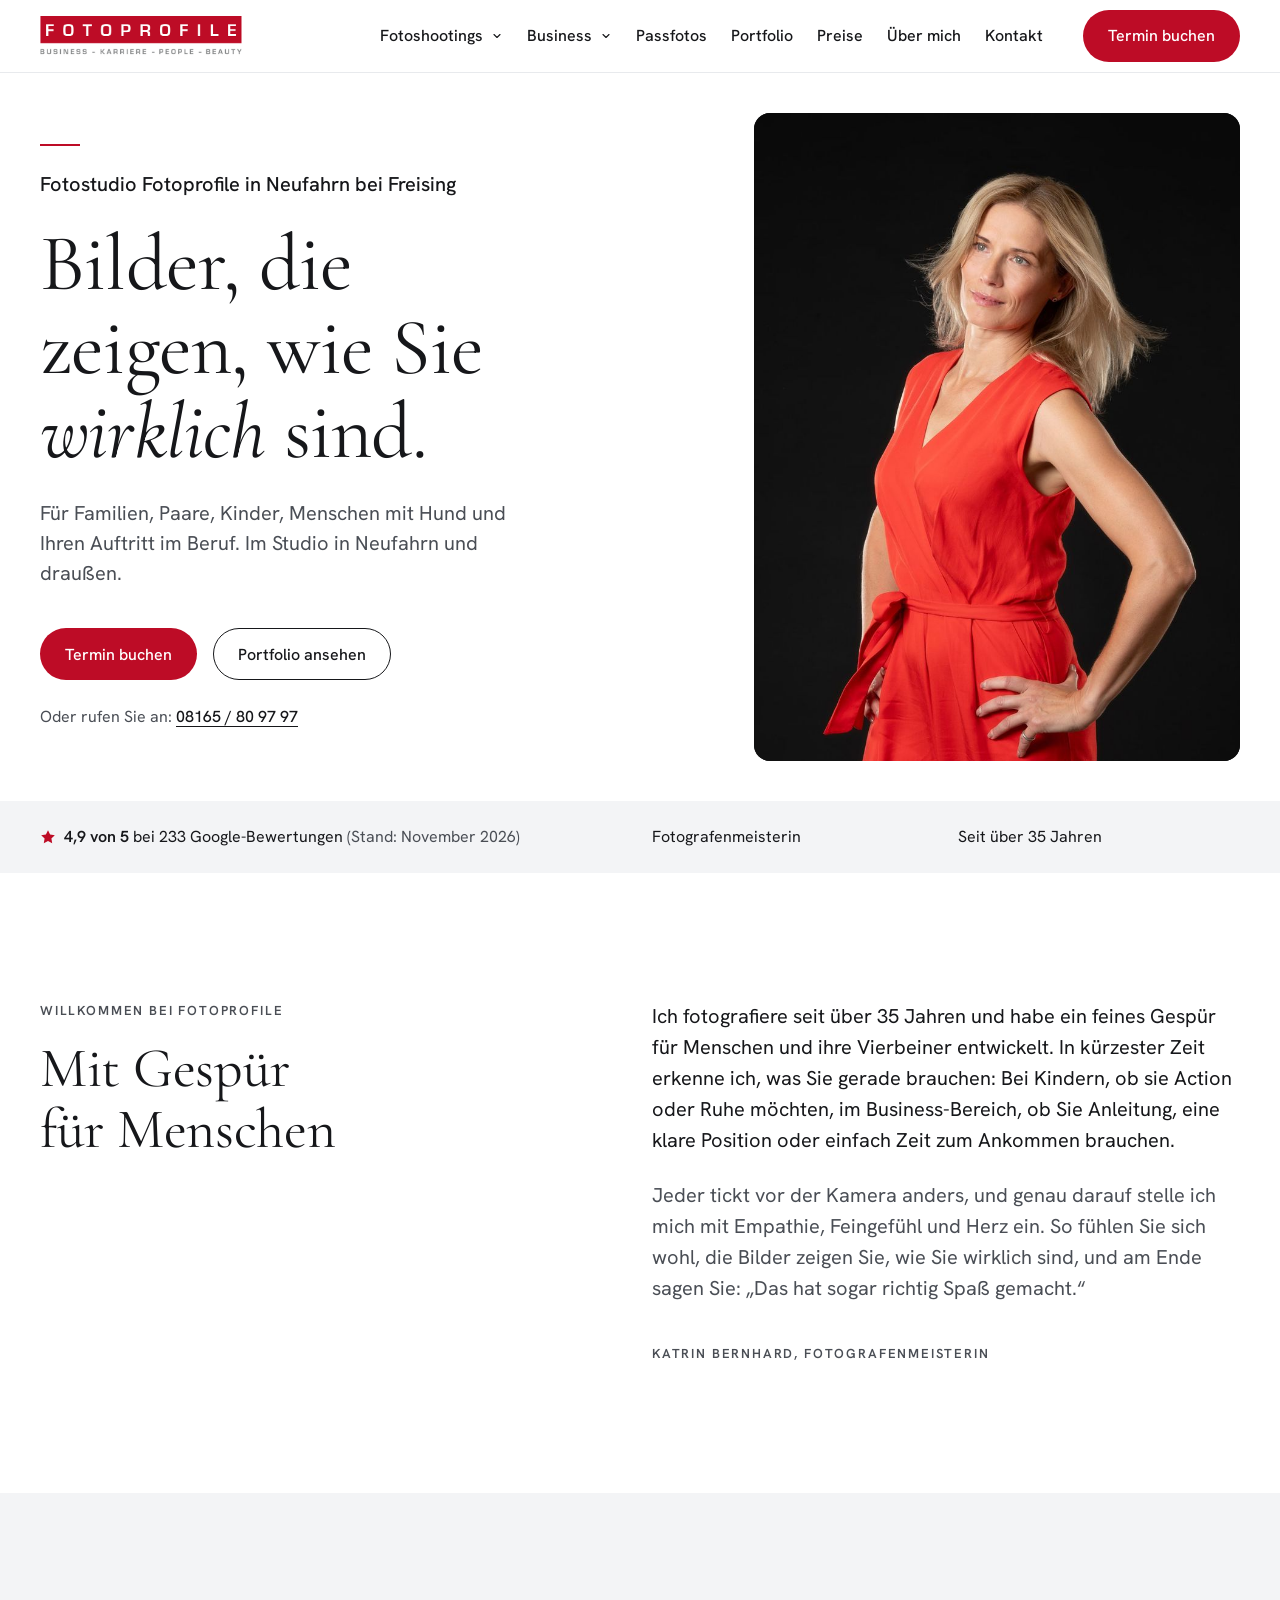
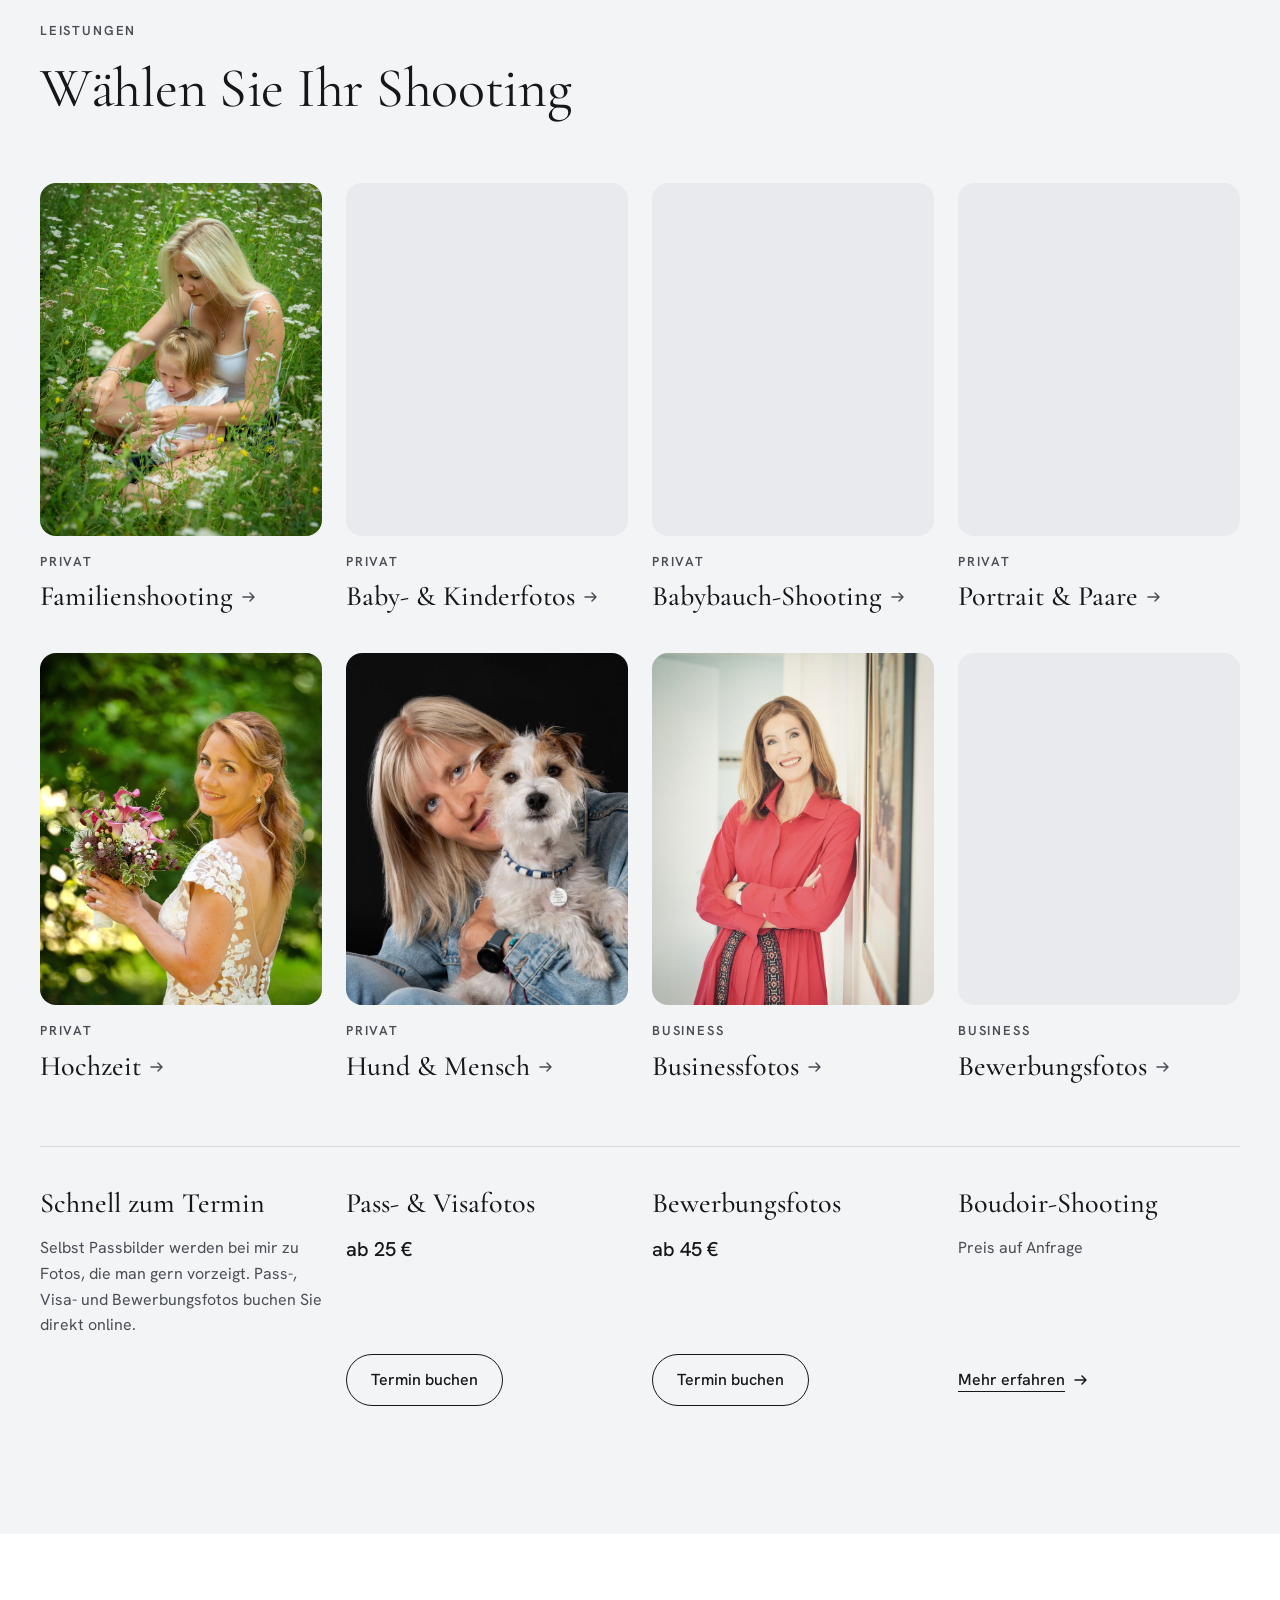
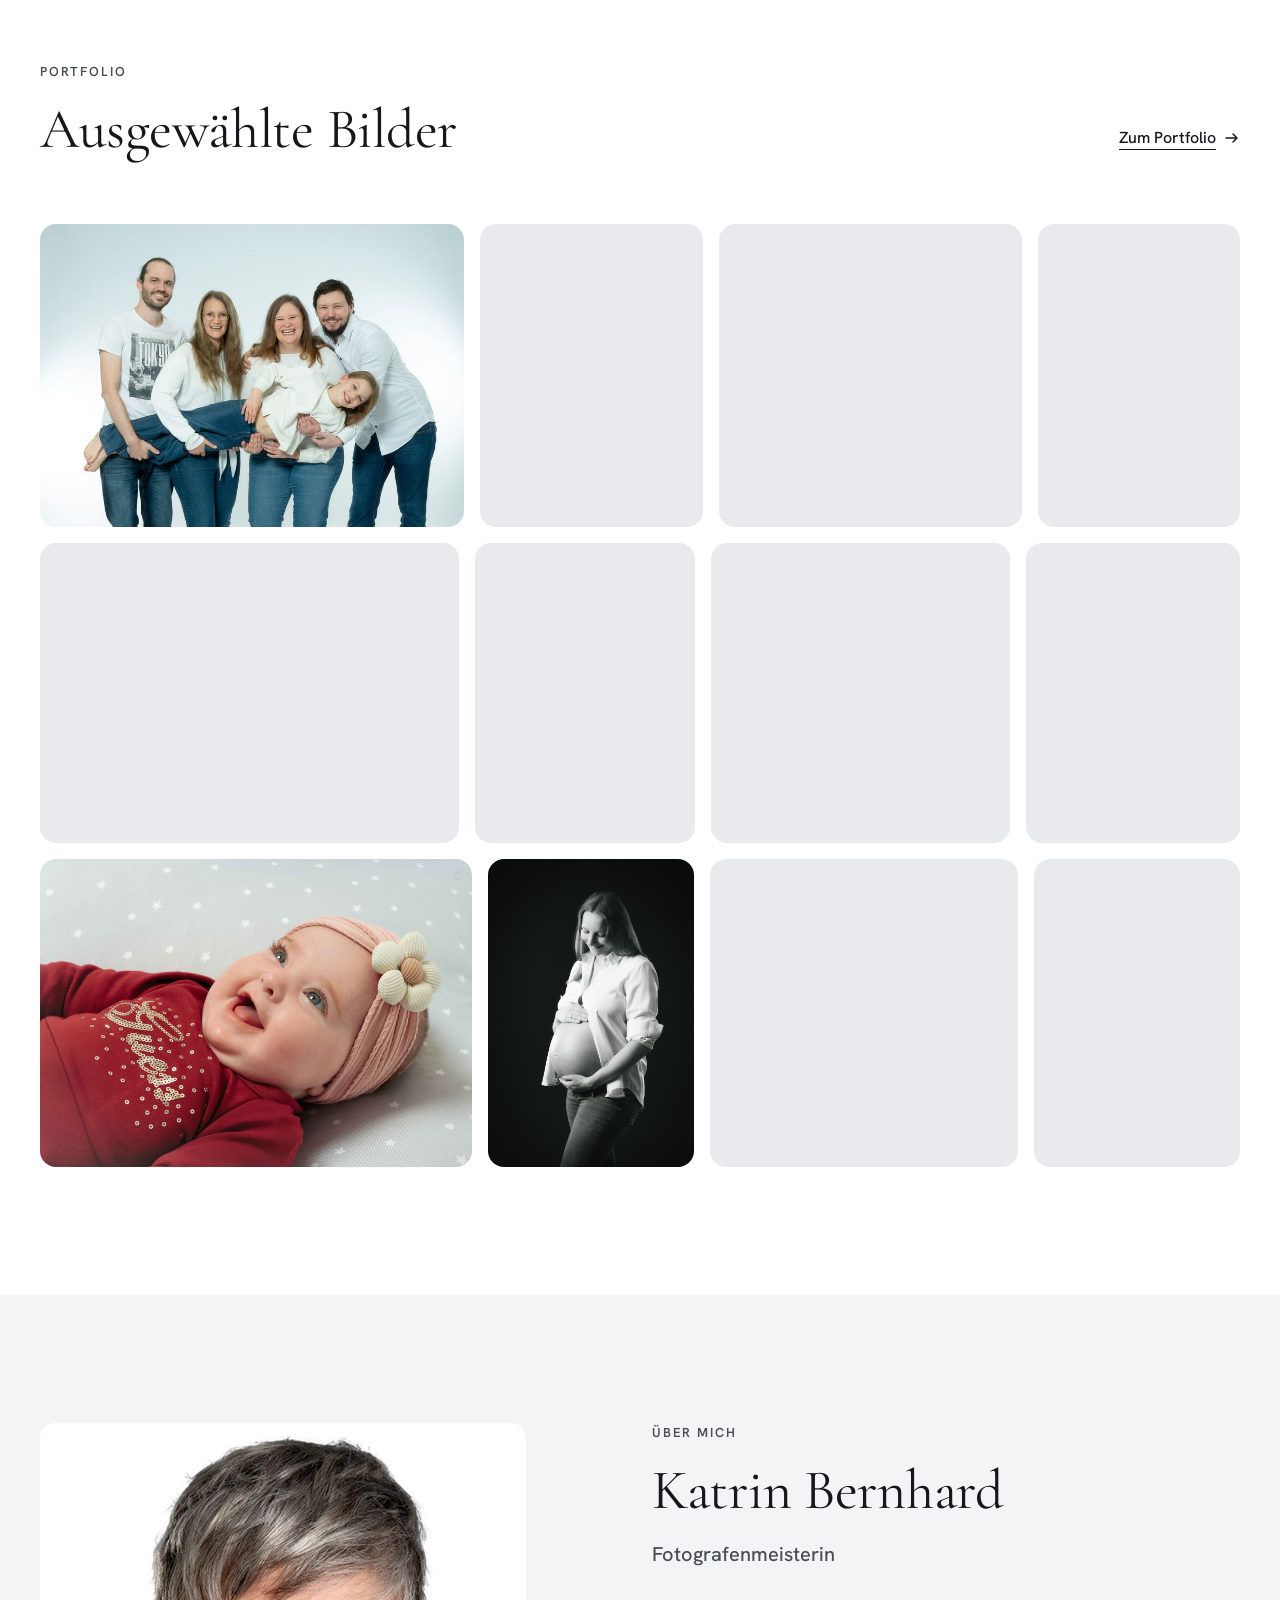
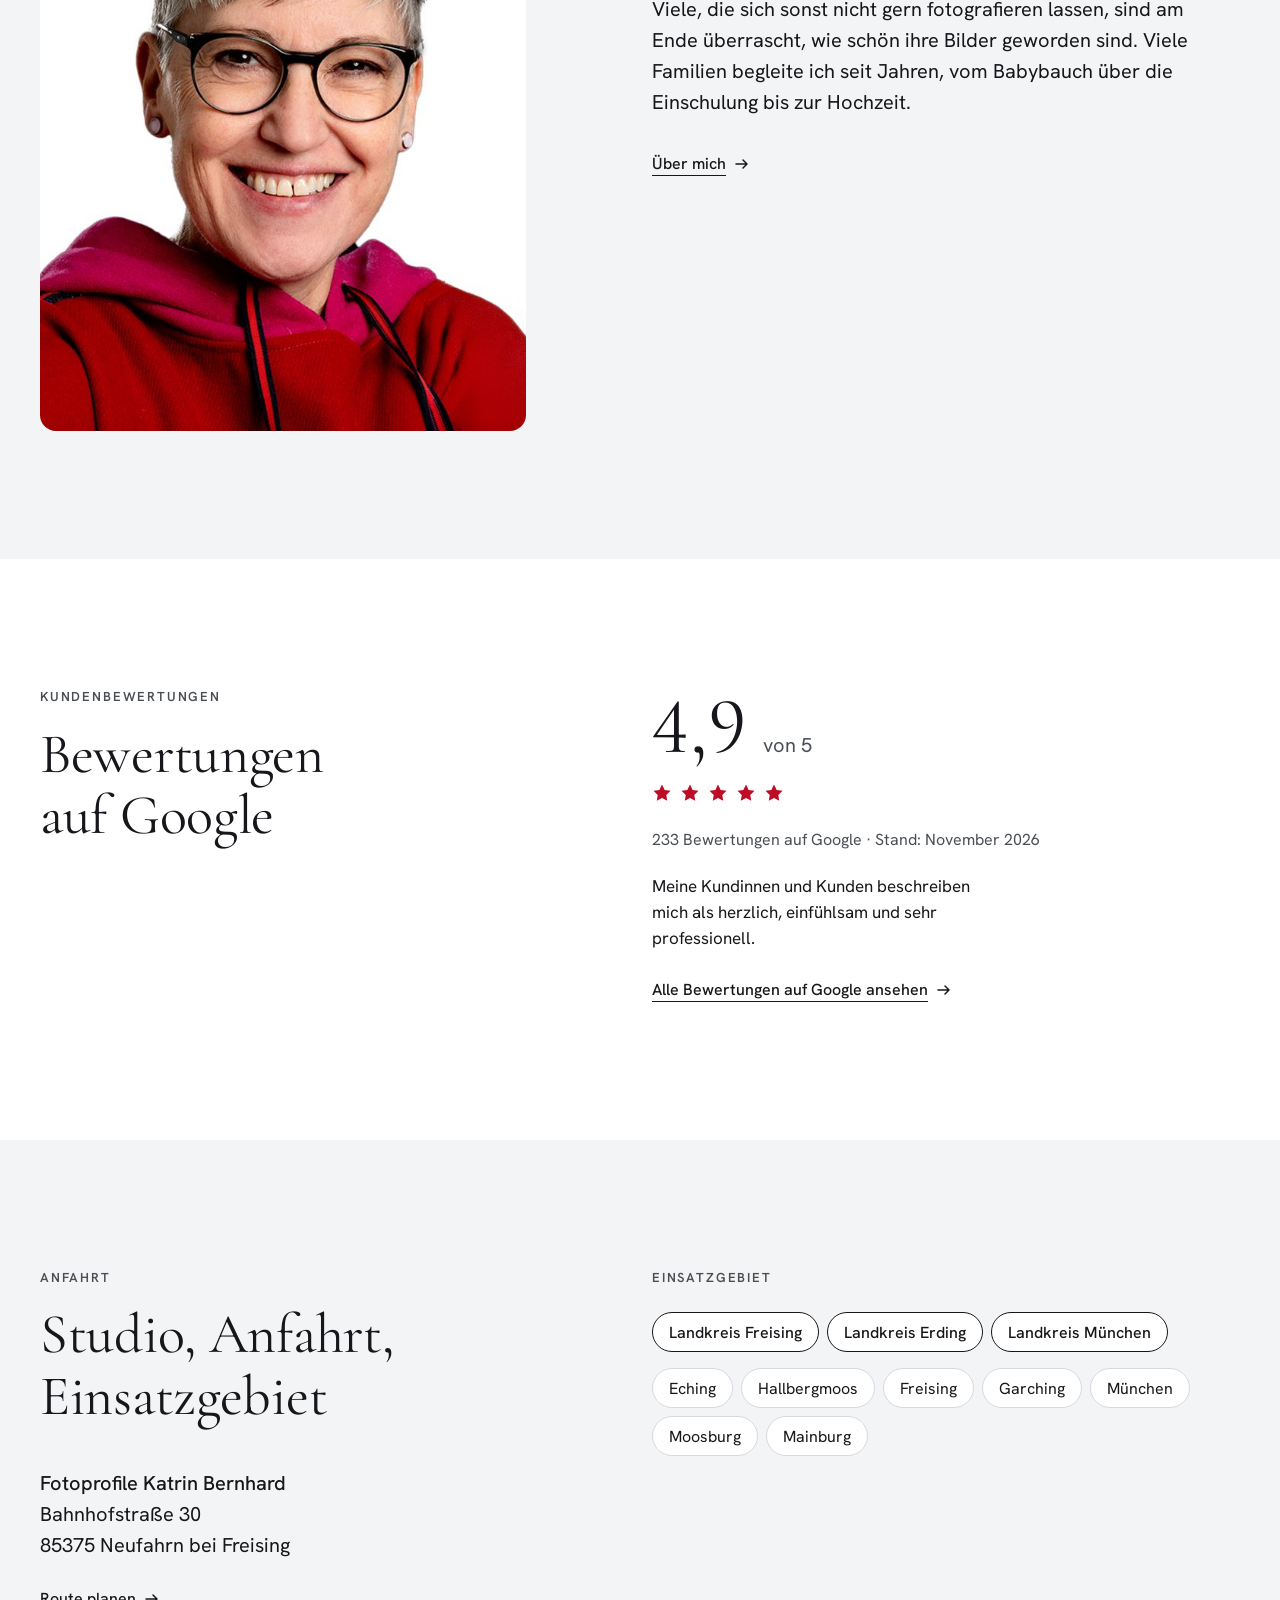
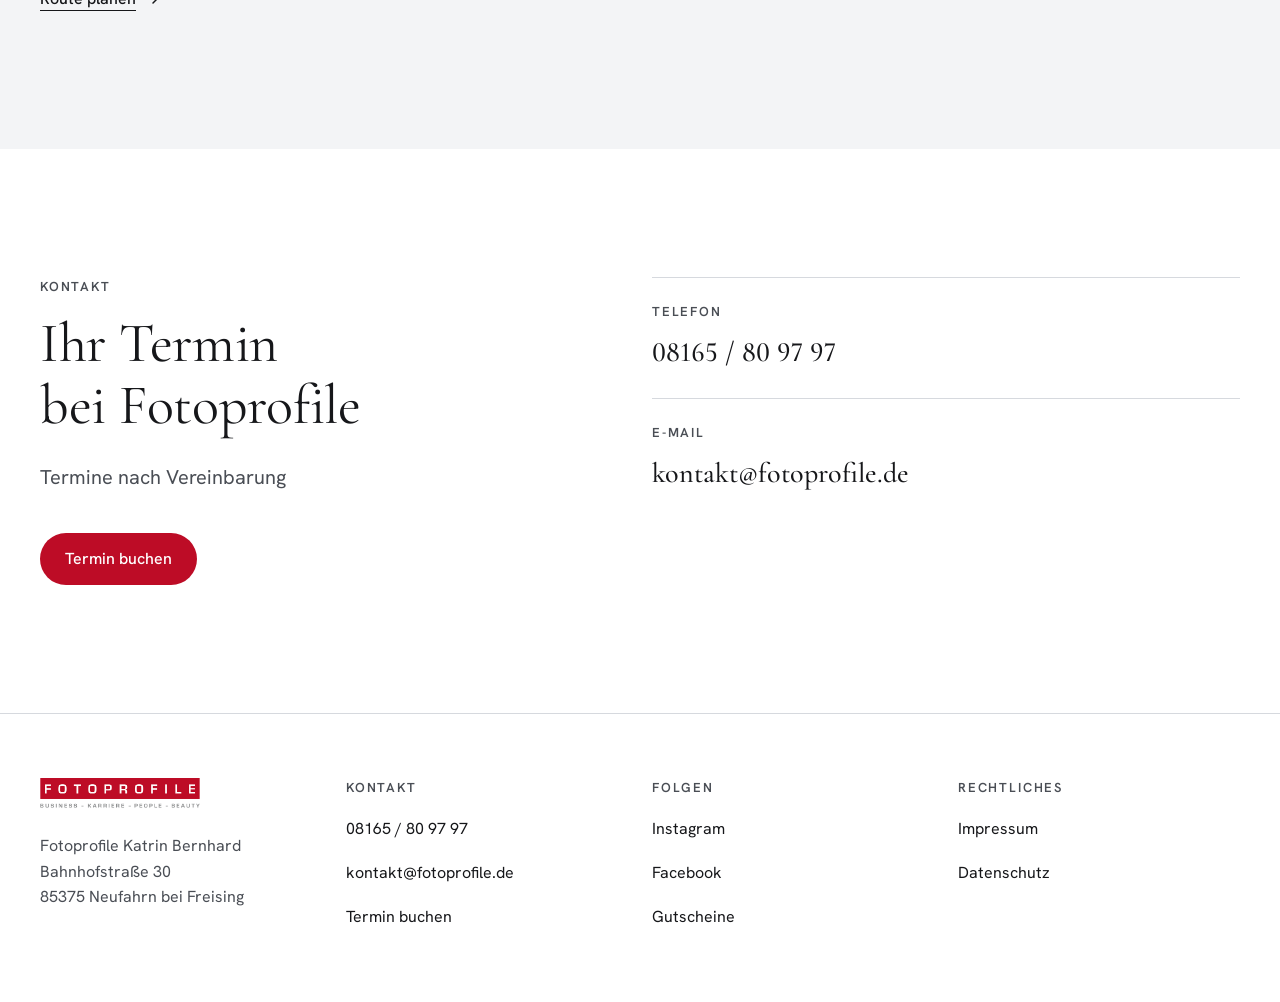
==== commit adae884f: "Entwürfe aktualisiert: Visafotos, Personal Branding, Kundensatz" ====
--- a/entwurf-01/index.html
+++ b/entwurf-01/index.html
@@ -5,7 +5,7 @@
   <meta charset="utf-8">
   <meta name="viewport" content="width=device-width, initial-scale=1">
   <title>Fotostudio in Neufahrn bei Freising | Fotoprofile Katrin Bernhard</title>
-  <meta name="description" content="Fotostudio Fotoprofile von Fotografenmeisterin Katrin Bernhard in Neufahrn bei Freising: Familien, Kinder, Babybauch, Paare, Hund und Mensch, Business- und Bewerbungsfotos, Passfotos.">
+  <meta name="description" content="Fotostudio Fotoprofile von Fotografenmeisterin Katrin Bernhard in Neufahrn bei Freising: Familien, Kinder, Babybauch, Paare, Hund und Mensch, Business- und Bewerbungsfotos, Pass- und Visafotos.">
   <meta property="og:type" content="website">
   <meta property="og:title" content="Fotostudio in Neufahrn bei Freising | Fotoprofile Katrin Bernhard">
   <meta property="og:description" content="Fotografenmeisterin Katrin Bernhard fotografiert seit über 35 Jahren Familien, Paare, Kinder, Menschen mit Hund und Business-Portraits.">
@@ -41,6 +41,7 @@
             <ul class="nav__sub" id="nav-business">
               <li class="nav__subitem"><a class="nav__sublink" href="/bewerbungsfotos/">Bewerbungsfotos</a></li>
               <li class="nav__subitem"><a class="nav__sublink" href="/businessfotos/">Businessfotos</a></li>
+              <li class="nav__subitem"><a class="nav__sublink" href="/businessfotos/#personal-branding">Personal Branding</a></li>
             </ul>
           </li>
           <li class="nav__item"><a class="nav__link" href="/passfotos/">Passfotos</a></li>
@@ -165,10 +166,10 @@
         <div class="quick" data-collection="quick-services">
           <div class="quick__cell quick__cell--intro">
             <h3 class="quick__title">Schnell zum Termin</h3>
-            <p class="quick__text">Passfotos und Bewerbungsfotos buchen Sie direkt online.</p>
+            <p class="quick__text">Selbst Passbilder werden bei mir zu Fotos, die man gern vorzeigt. Pass-, Visa- und Bewerbungsfotos buchen Sie direkt online.</p>
           </div>
           <div class="quick__cell">
-            <h3 class="quick__title"><a class="quick__link" href="/passfotos/">Passfotos</a></h3>
+            <h3 class="quick__title"><a class="quick__link" href="/passfotos/">Pass- &amp; Visafotos</a></h3>
             <p class="quick__price">ab 25 €</p>
             <a class="button button--secondary quick__button" href="https://app.adon-crm.de/book/fotoprofile">Termin buchen<span class="visually-hidden">: Passfotos</span></a>
           </div>
@@ -279,6 +280,7 @@
           <p class="rating__score"><span class="rating__value">4,9</span> <span class="rating__scale">von 5</span></p>
           <p class="rating__stars" aria-hidden="true"><svg class="icon icon--star" viewBox="0 0 16 16" width="16" height="16" aria-hidden="true" focusable="false"><path d="M8 1.2l2.1 4.3 4.7.7-3.4 3.3.8 4.7L8 12l-4.2 2.2.8-4.7L1.2 6.2l4.7-.7z" fill="currentColor"/></svg><svg class="icon icon--star" viewBox="0 0 16 16" width="16" height="16" aria-hidden="true" focusable="false"><path d="M8 1.2l2.1 4.3 4.7.7-3.4 3.3.8 4.7L8 12l-4.2 2.2.8-4.7L1.2 6.2l4.7-.7z" fill="currentColor"/></svg><svg class="icon icon--star" viewBox="0 0 16 16" width="16" height="16" aria-hidden="true" focusable="false"><path d="M8 1.2l2.1 4.3 4.7.7-3.4 3.3.8 4.7L8 12l-4.2 2.2.8-4.7L1.2 6.2l4.7-.7z" fill="currentColor"/></svg><svg class="icon icon--star" viewBox="0 0 16 16" width="16" height="16" aria-hidden="true" focusable="false"><path d="M8 1.2l2.1 4.3 4.7.7-3.4 3.3.8 4.7L8 12l-4.2 2.2.8-4.7L1.2 6.2l4.7-.7z" fill="currentColor"/></svg><svg class="icon icon--star" viewBox="0 0 16 16" width="16" height="16" aria-hidden="true" focusable="false"><path d="M8 1.2l2.1 4.3 4.7.7-3.4 3.3.8 4.7L8 12l-4.2 2.2.8-4.7L1.2 6.2l4.7-.7z" fill="currentColor"/></svg></p>
           <p class="rating__meta">233 Bewertungen auf Google · Stand: November 2026</p>
+          <p class="rating__lead">Meine Kundinnen und Kunden beschreiben mich als herzlich, einfühlsam und sehr professionell.</p>
           <a class="link-arrow rating__link" href="https://www.google.com/maps?cid=15643413159361801759">Alle Bewertungen auf Google ansehen<svg class="icon icon--arrow" viewBox="0 0 16 16" width="16" height="16" aria-hidden="true" focusable="false"><path d="M2 8h11M9 4l4 4-4 4" fill="none" stroke="currentColor" stroke-width="1.5" stroke-linecap="round" stroke-linejoin="round"/></svg></a>
         </div>
         <!-- Platz für 3–6 freigegebene Kundenstimmen: je ein <li class="testimonial"> mit <blockquote> und <p class="testimonial__name">. Die Liste bleibt unsichtbar, solange sie leer ist. -->
--- a/entwurf-01/css/style.css
+++ b/entwurf-01/css/style.css
@@ -775,3 +775,5 @@
   from { opacity: 0; transform: translateY(16px); }
   to { opacity: 1; transform: none; }
 }
+/* Ergänzung 12.11.2026: Satz aus dem Fragebogen im Bewertungsblock */
+.rating__lead { margin-top: 1.25rem; max-width: 34ch; font-size: 1.0625rem; line-height: 1.55; }
